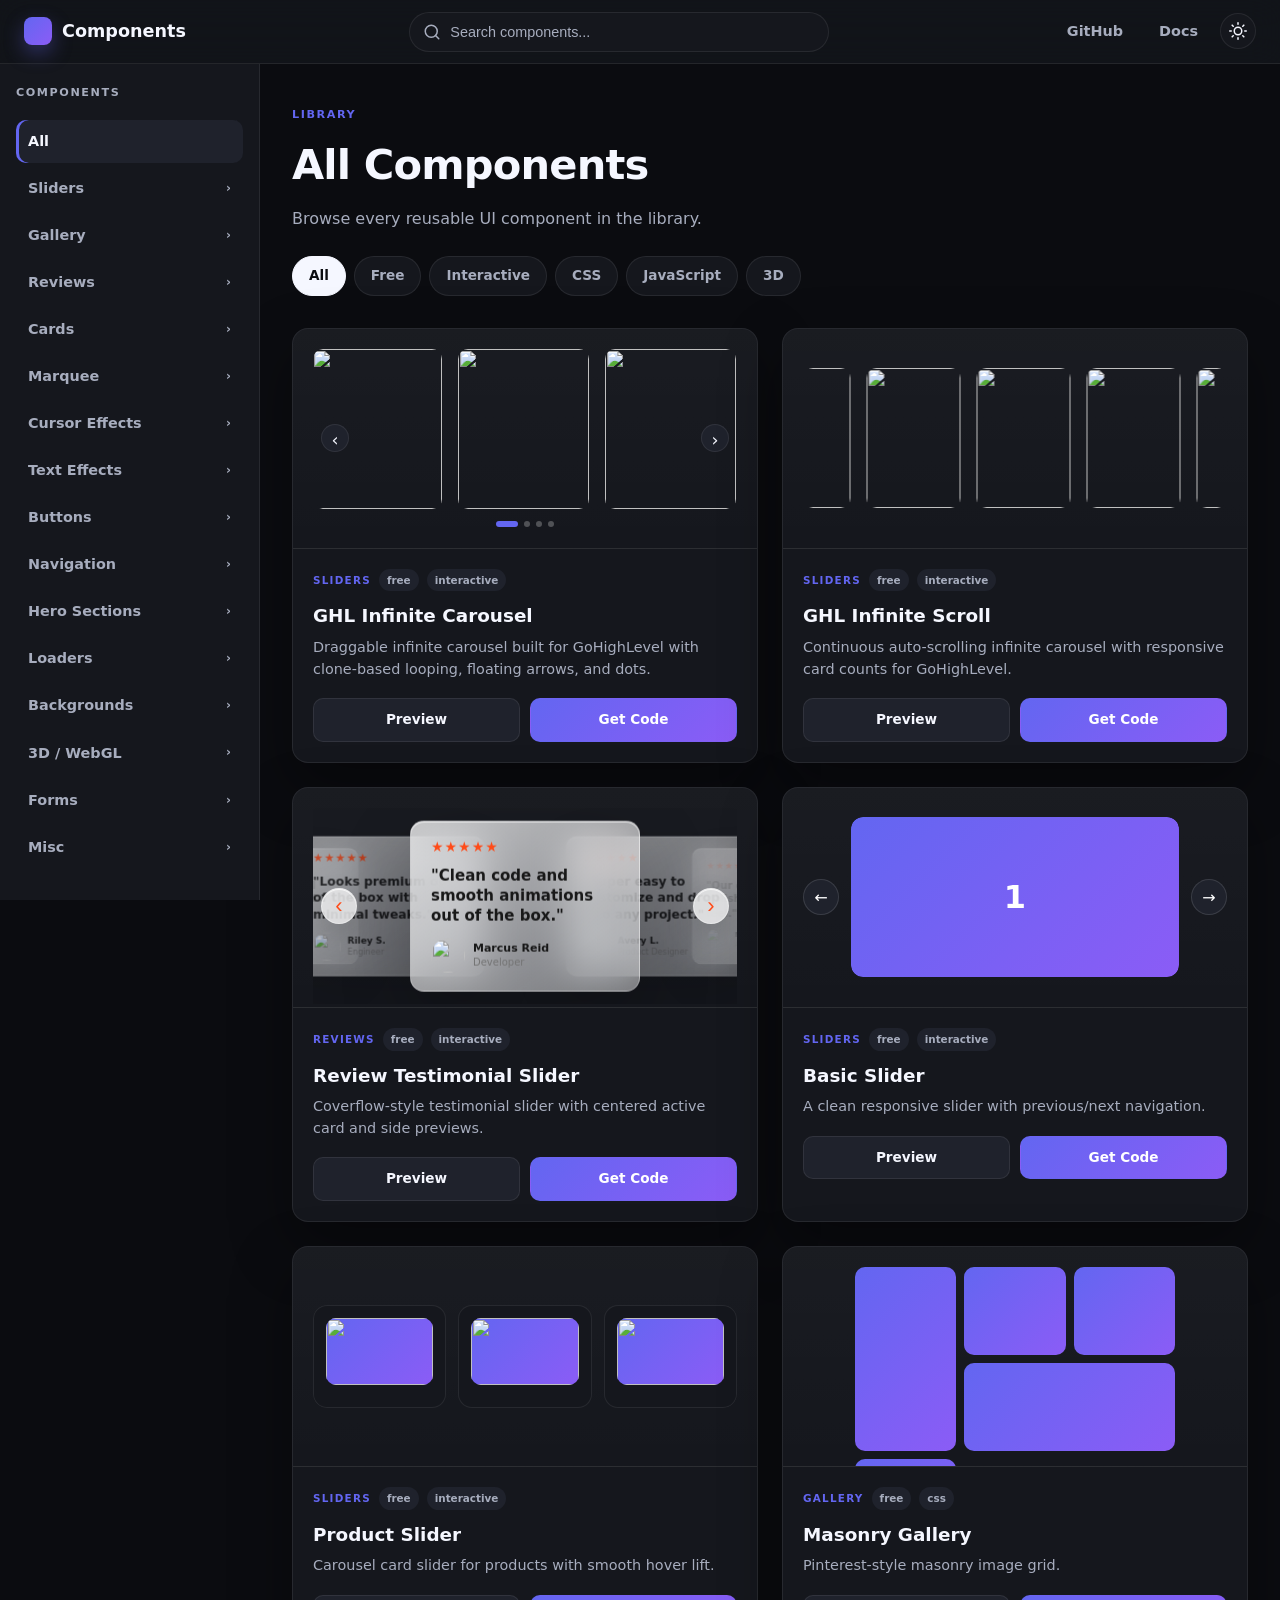
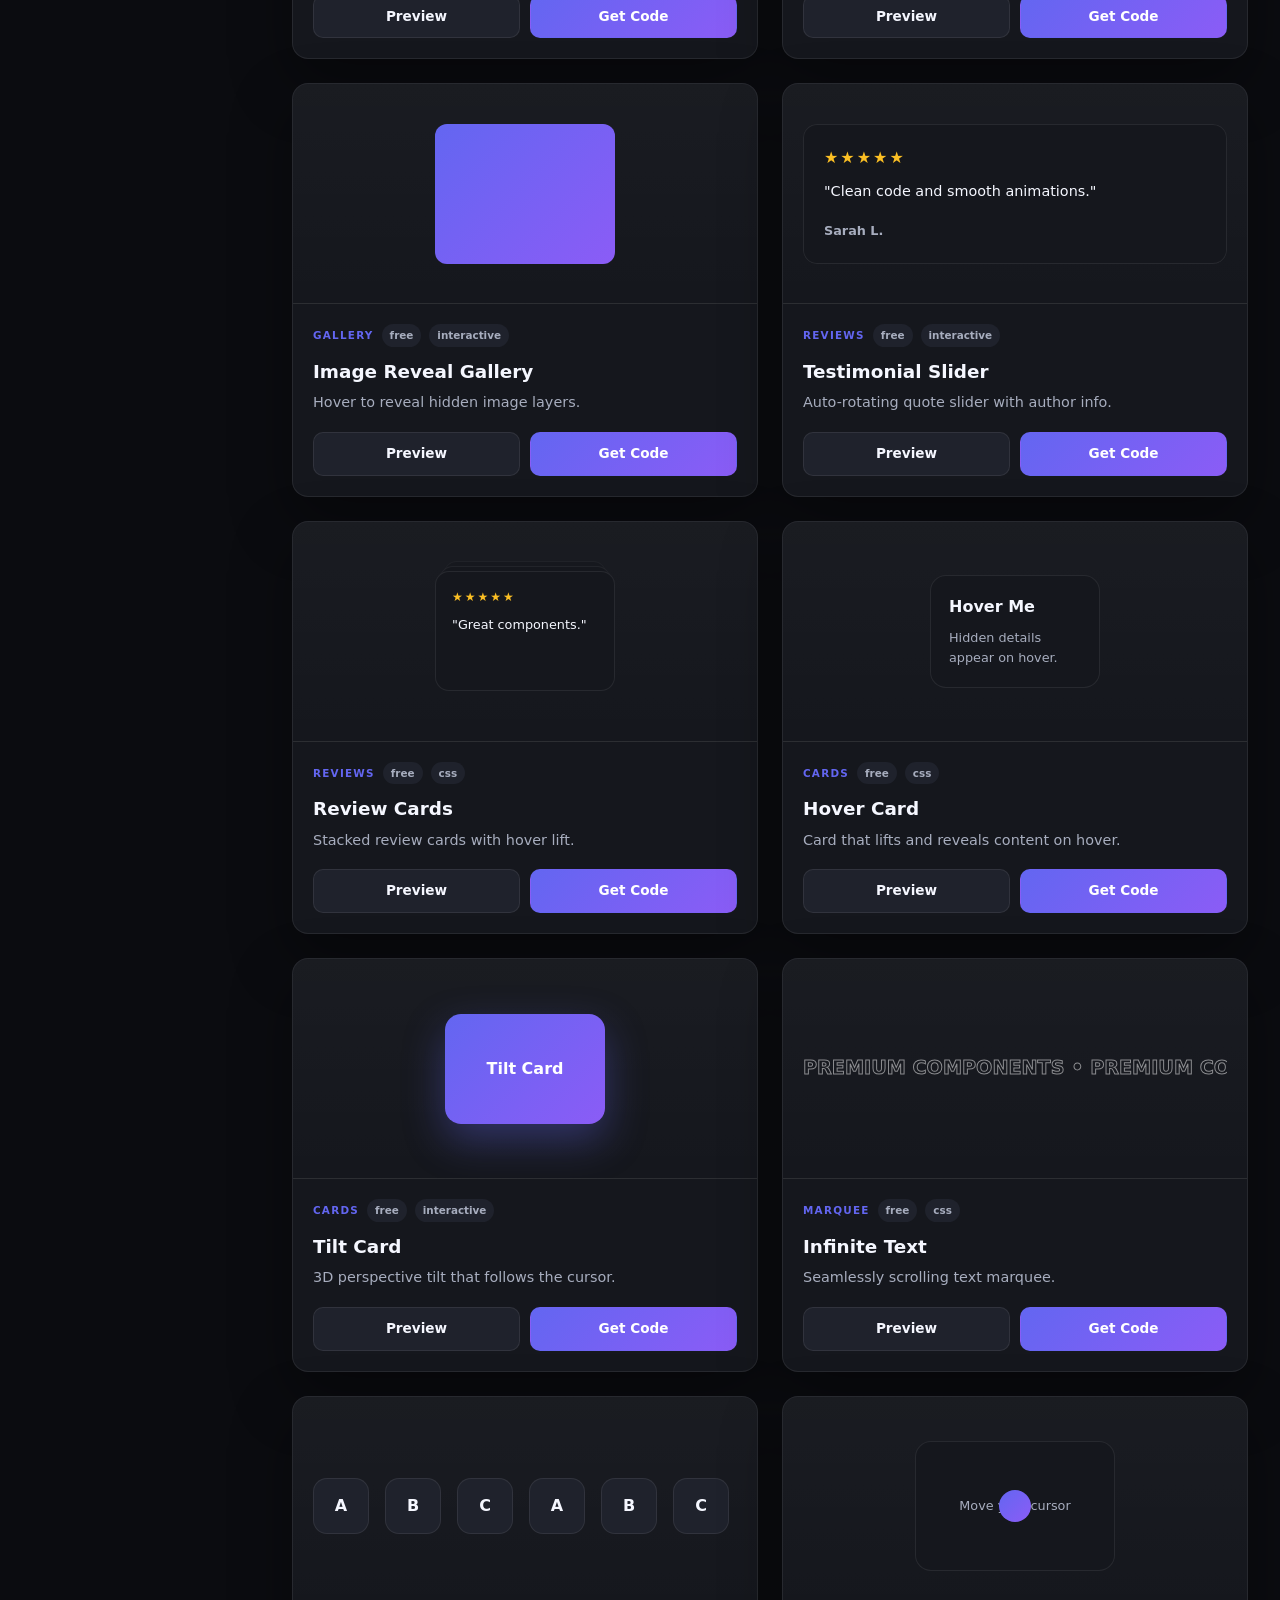
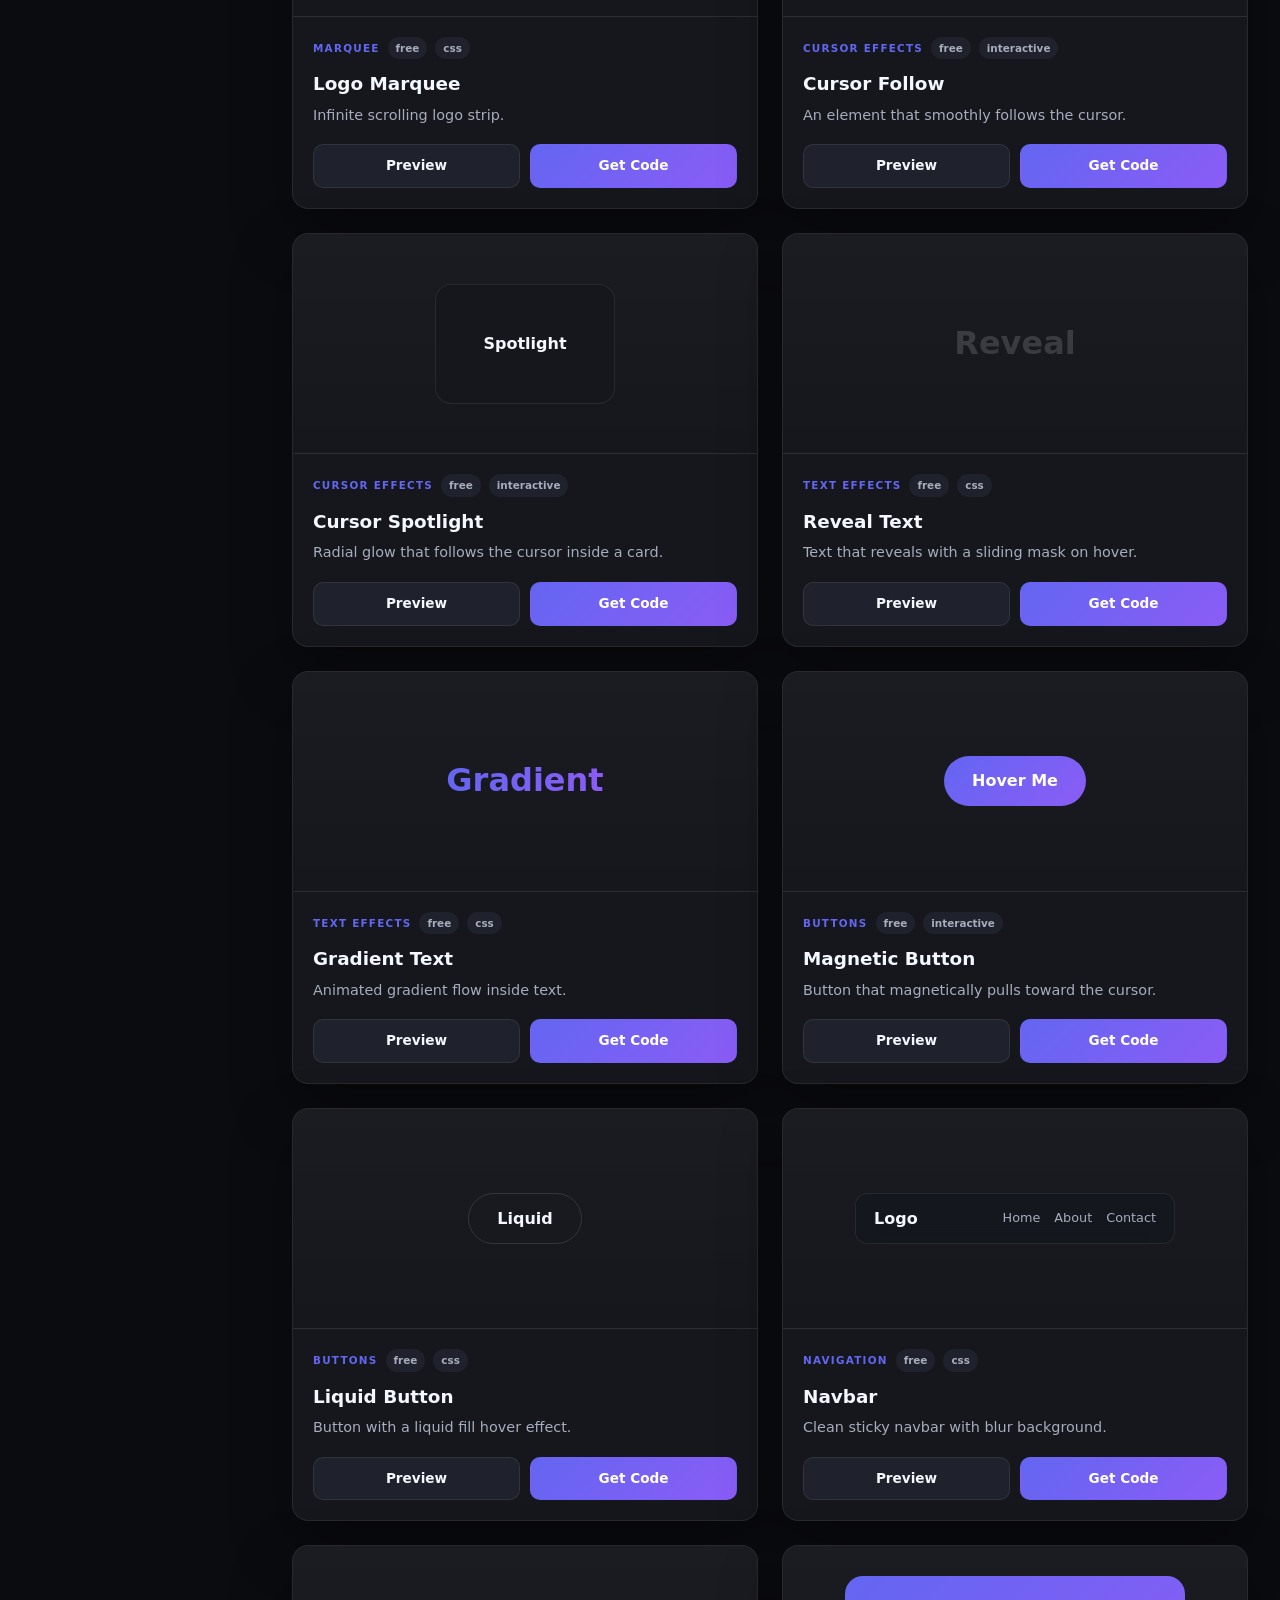
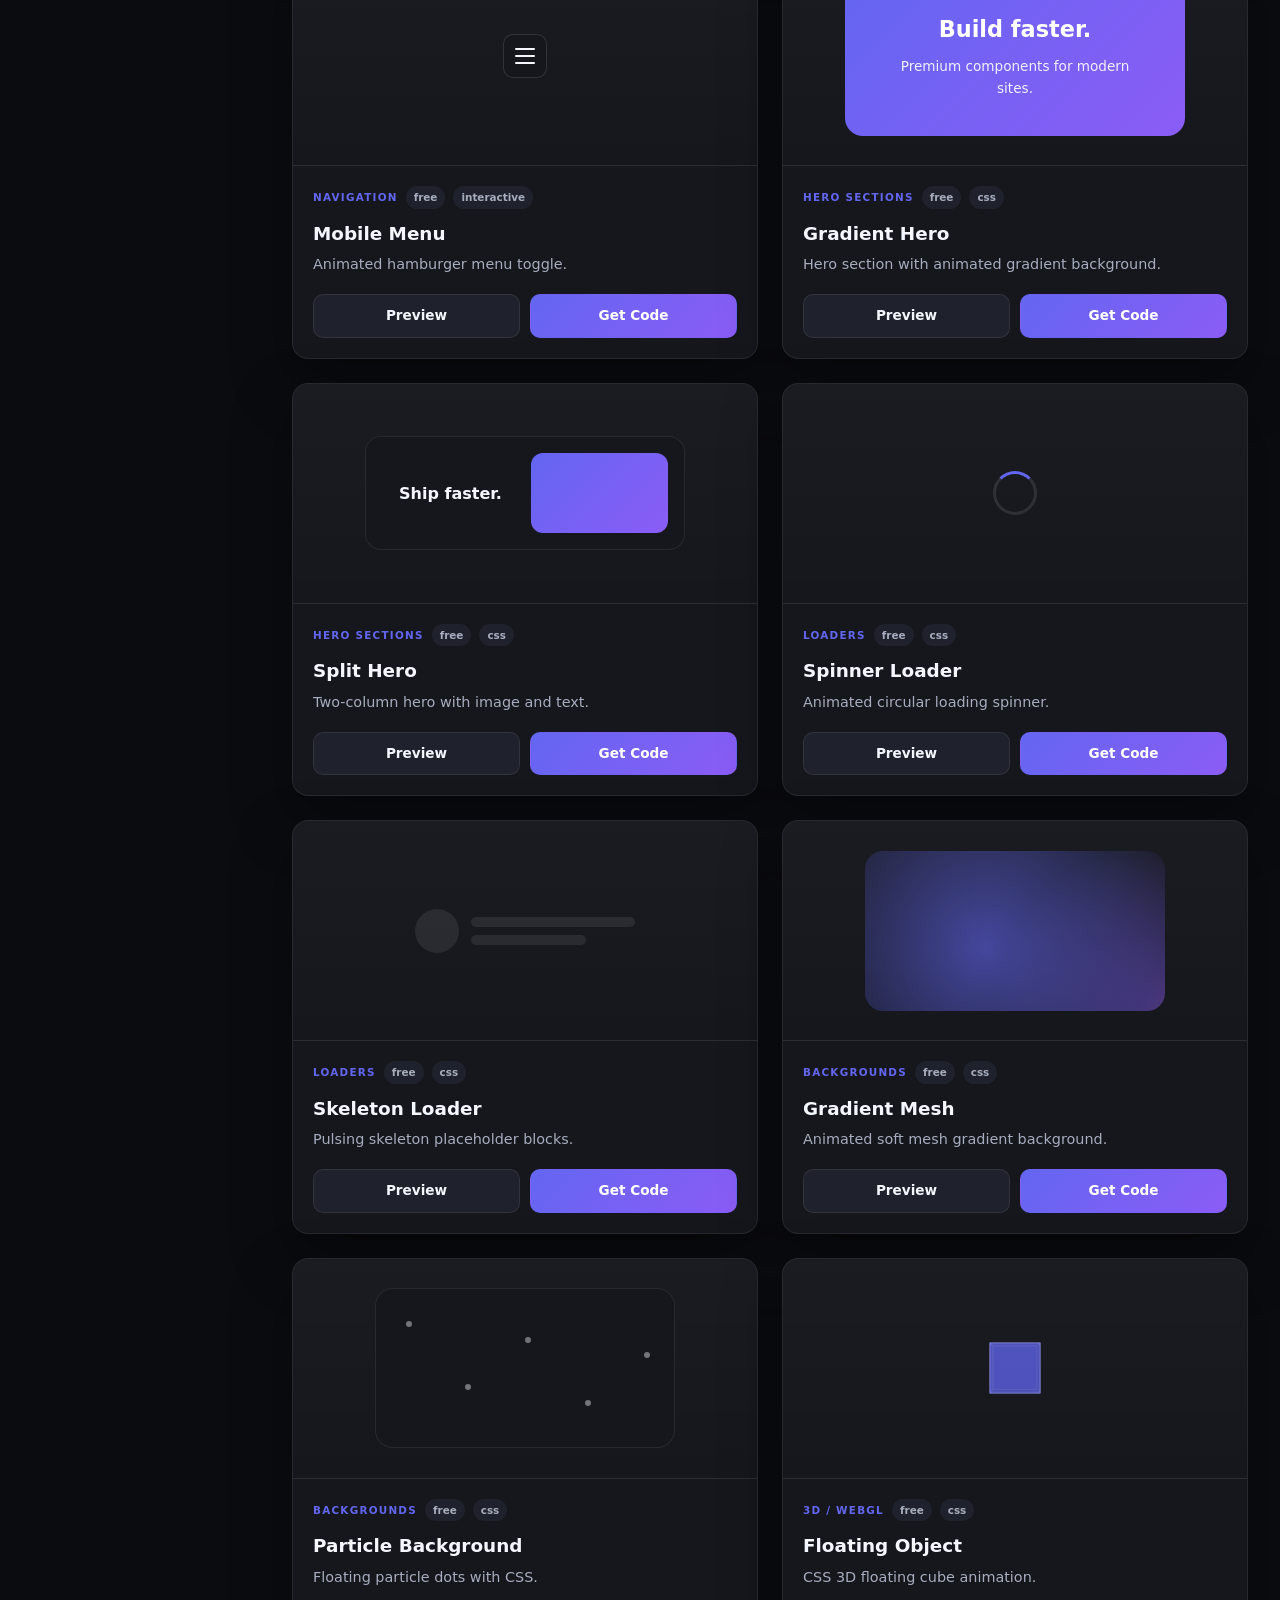
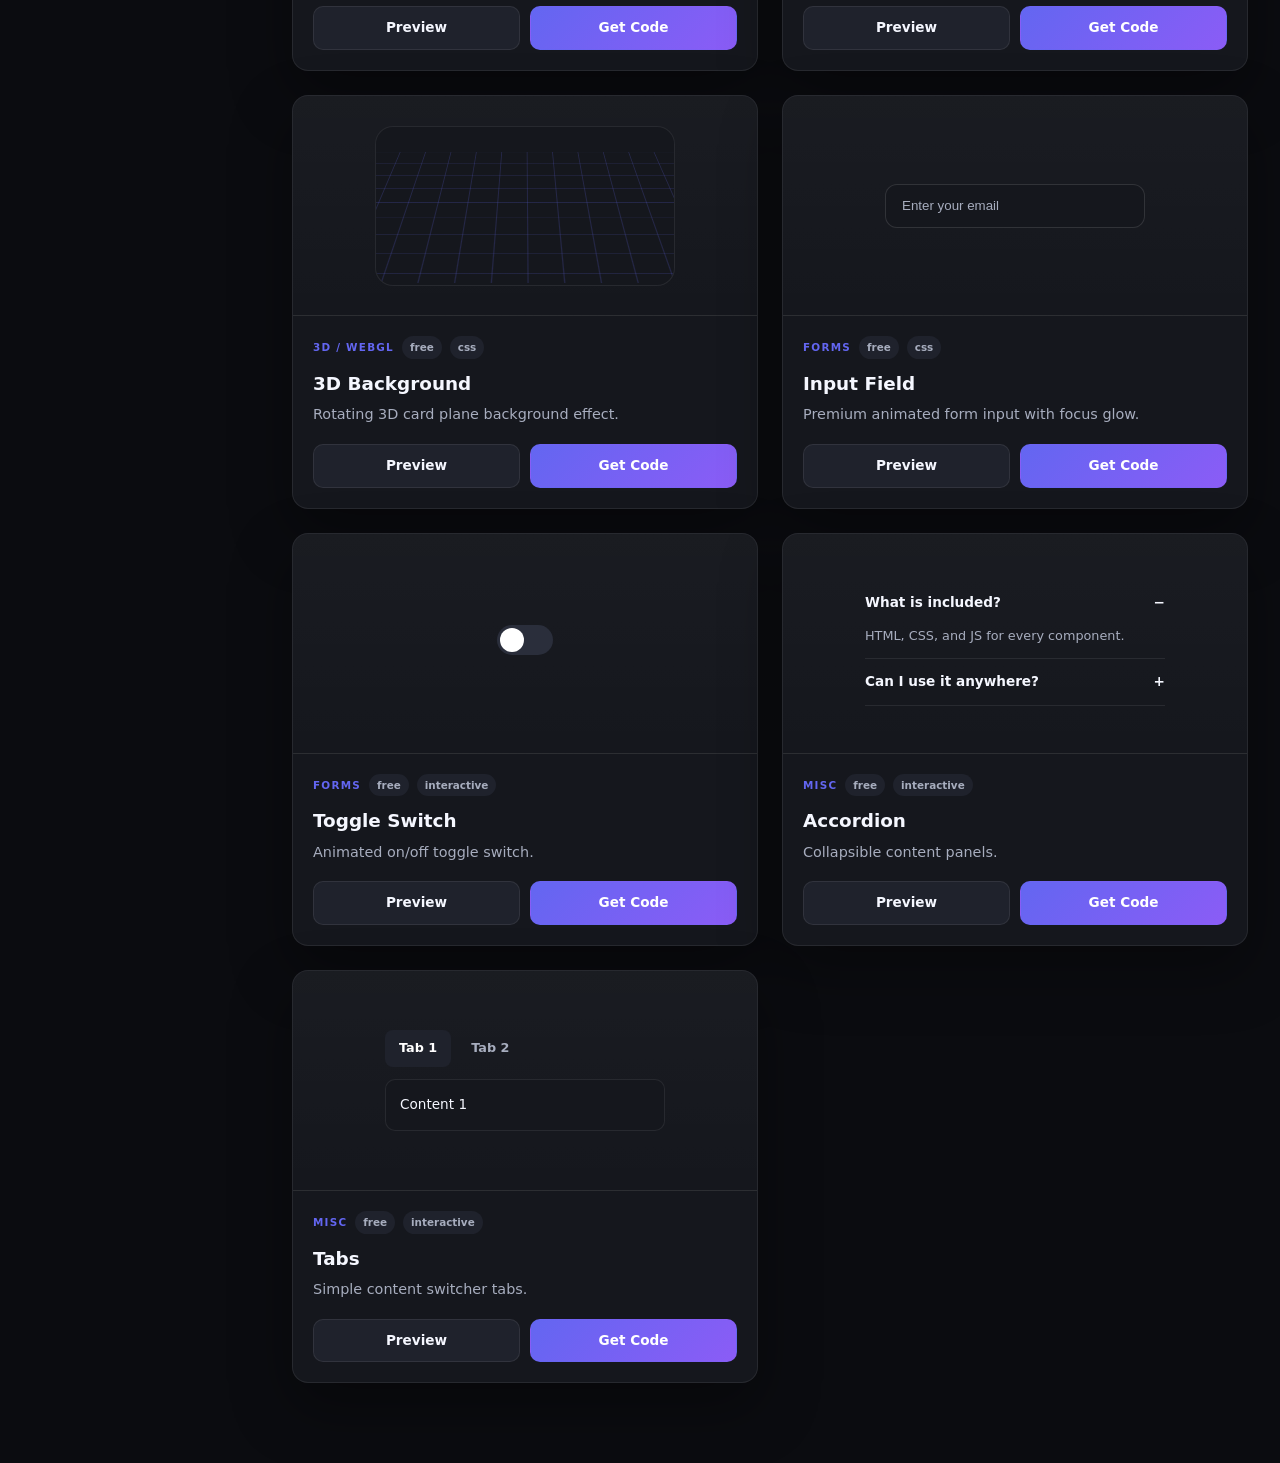
==== index.html @ d79ebac7 "initial commit" ====
<!DOCTYPE html>
<html lang="en" data-theme="dark">
<head>
  <meta charset="UTF-8" />
  <meta name="viewport" content="width=device-width, initial-scale=1.0" />
  <title>Components — Premium UI Component Library</title>
  <link rel="stylesheet" href="style.css" />
</head>
<body>

  <!--
    COMPONENT MARKETPLACE DASHBOARD
    Pure HTML, CSS, and vanilla JavaScript.
    All components are defined inside script.js.
  -->

  <!-- ============================================================
       TOP NAVIGATION
       ============================================================ -->
  <header class="top-nav">
    <div class="top-nav__inner">
      <a href="#" class="logo">
        <span class="logo__mark"></span>
        <span class="logo__text">Components</span>
      </a>

      <div class="search">
        <svg class="search__icon" width="18" height="18" viewBox="0 0 24 24" fill="none" stroke="currentColor" stroke-width="2" stroke-linecap="round" stroke-linejoin="round"><circle cx="11" cy="11" r="8"/><path d="m21 21-4.3-4.3"/></svg>
        <input type="text" class="search__input" placeholder="Search components..." aria-label="Search components" />
      </div>

      <div class="top-nav__actions">
        <a href="#" class="nav-link">GitHub</a>
        <a href="#" class="nav-link">Docs</a>
        <button class="theme-toggle" aria-label="Toggle theme">
          <svg class="theme-toggle__sun" width="18" height="18" viewBox="0 0 24 24" fill="none" stroke="currentColor" stroke-width="2" stroke-linecap="round" stroke-linejoin="round"><circle cx="12" cy="12" r="5"/><path d="M12 1v2M12 21v2M4.22 4.22l1.42 1.42M18.36 18.36l1.42 1.42M1 12h2M21 12h2M4.22 19.78l1.42-1.42M18.36 5.64l1.42-1.42"/></svg>
          <svg class="theme-toggle__moon" width="18" height="18" viewBox="0 0 24 24" fill="none" stroke="currentColor" stroke-width="2" stroke-linecap="round" stroke-linejoin="round"><path d="M12 3a6 6 0 0 0 9 9 9 9 0 1 1-9-9Z"/></svg>
        </button>
        <button class="menu-toggle" aria-label="Open menu">
          <span></span><span></span><span></span>
        </button>
      </div>
    </div>
  </header>

  <!-- ============================================================
       DASHBOARD
       ============================================================ -->
  <div class="dashboard">

    <!-- Sidebar -->
    <aside class="sidebar" id="sidebar">
      <div class="sidebar__header">
        <span class="sidebar__title">Components</span>
        <button class="sidebar__close" aria-label="Close menu">×</button>
      </div>
      <nav class="sidebar__nav" id="category-nav" aria-label="Component categories"></nav>
    </aside>

    <div class="sidebar-overlay" id="sidebar-overlay"></div>

    <!-- Main Content -->
    <main class="main" id="main">
      <div class="main__header">
        <div>
          <span class="main__eyebrow" id="category-eyebrow">Library</span>
          <h1 class="main__title" id="category-title">All Components</h1>
          <p class="main__desc" id="category-desc">Browse reusable UI components built with HTML, CSS, and vanilla JavaScript.</p>
        </div>

        <div class="filters" id="filters">
          <button class="filter-chip is-active" data-filter="all">All</button>
          <button class="filter-chip" data-filter="free">Free</button>
          <button class="filter-chip" data-filter="interactive">Interactive</button>
          <button class="filter-chip" data-filter="css">CSS</button>
          <button class="filter-chip" data-filter="javascript">JavaScript</button>
          <button class="filter-chip" data-filter="3d">3D</button>
        </div>
      </div>

      <div class="component-grid" id="component-grid"></div>

      <div class="empty-state" id="empty-state" hidden>
        <p>No components found.</p>
      </div>
    </main>

  </div>

  <!-- ============================================================
       COMPONENT DETAIL MODAL
       ============================================================ -->
  <div class="modal" id="code-modal" role="dialog" aria-modal="true" aria-labelledby="modal-title" hidden>
    <div class="modal__overlay" id="modal-overlay"></div>
    <div class="modal__content">
      <div class="modal__header">
        <div>
          <h2 class="modal__title" id="modal-title">Component Name</h2>
          <p class="modal__meta">
            <span id="modal-category">Category</span>
            <span id="modal-tags">Interactive · Free</span>
          </p>
        </div>
        <button class="modal__close" aria-label="Close modal">×</button>
      </div>

      <div class="modal__mobile-switch" role="tablist" aria-label="Modal view">
        <button class="modal__mobile-tab is-active" type="button" data-modal-view="preview">Preview</button>
        <button class="modal__mobile-tab" type="button" data-modal-view="code">Code</button>
      </div>

      <div class="modal__body">
        <section class="preview-stage" data-preview-stage>
          <div class="preview-toolbar">
            <div class="preview-toolbar__title">Preview</div>
            <div class="preview-toolbar__controls">
              <div class="viewport-controls" aria-label="Preview viewport">
                <button class="viewport-btn is-active" type="button" data-viewport="desktop">Desktop</button>
                <button class="viewport-btn" type="button" data-viewport="tablet">Tablet</button>
                <button class="viewport-btn" type="button" data-viewport="mobile">Mobile</button>
              </div>
              <button class="preview-action" type="button" data-preview-refresh>Refresh</button>
              <button class="preview-action" type="button" data-preview-fullscreen>Fullscreen</button>
              <button class="preview-action" type="button" data-preview-open>Open</button>
            </div>
          </div>
          <div class="preview-workspace">
            <div class="preview-viewport is-desktop" id="preview-viewport">
              <div class="modal__preview" id="modal-preview"></div>
            </div>
          </div>
        </section>

        <aside class="code-tabs" data-code-tabs>
          <div class="code-tabs__topbar">
            <div class="code-tabs__label">Code</div>
            <div class="code-tabs__nav" role="tablist" aria-label="Code language">
              <button class="code-tabs__tab is-active" data-tab="html" role="tab" aria-selected="true" aria-controls="modal-code-html" id="modal-tab-html">HTML</button>
              <button class="code-tabs__tab" data-tab="css" role="tab" aria-selected="false" aria-controls="modal-code-css" id="modal-tab-css">CSS</button>
              <button class="code-tabs__tab" data-tab="js" role="tab" aria-selected="false" aria-controls="modal-code-js" id="modal-tab-js">JavaScript</button>
            </div>
          </div>

          <div class="code-tabs__panels">
            <div class="code-tabs__panel is-active" id="modal-code-html" role="tabpanel" aria-labelledby="modal-tab-html" data-panel="html">
              <div class="code-editor">
                <div class="code-editor__header">
                  <span></span><span></span><span></span>
                  <span class="code-editor__filename">index.html</span>
                  <button class="code-editor__copy" type="button" data-copy-btn>Copy</button>
                </div>
                <pre class="code-editor__pre"><code class="code-editor__code" id="modal-code-html-content"></code></pre>
              </div>
            </div>
            <div class="code-tabs__panel" id="modal-code-css" role="tabpanel" aria-labelledby="modal-tab-css" data-panel="css" hidden>
              <div class="code-editor">
                <div class="code-editor__header">
                  <span></span><span></span><span></span>
                  <span class="code-editor__filename">style.css</span>
                  <button class="code-editor__copy" type="button" data-copy-btn>Copy</button>
                </div>
                <pre class="code-editor__pre"><code class="code-editor__code" id="modal-code-css-content"></code></pre>
              </div>
            </div>
            <div class="code-tabs__panel" id="modal-code-js" role="tabpanel" aria-labelledby="modal-tab-js" data-panel="js" hidden>
              <div class="code-editor">
                <div class="code-editor__header">
                  <span></span><span></span><span></span>
                  <span class="code-editor__filename">script.js</span>
                  <button class="code-editor__copy" type="button" data-copy-btn>Copy</button>
                </div>
                <pre class="code-editor__pre"><code class="code-editor__code" id="modal-code-js-content"></code></pre>
              </div>
            </div>
          </div>
        </aside>
      </div>
    </div>
  </div>

  <!-- Toast -->
  <div class="toast" id="toast" role="status" aria-live="polite" hidden>Copied!</div>

  <script src="script.js"></script>
</body>
</html>
---- style.css ----
:root {
  --bg: #0b0c10;
  --surface: #15171d;
  --surface-2: #1f222c;
  --surface-3: #2a2e3b;
  --surface-4: #353a4b;
  --text: #f5f7ff;
  --muted: #a7adbe;
  --accent: #6366f1;
  --accent-2: #8b5cf6;
  --border: rgba(255, 255, 255, 0.08);
  --shadow: 0 24px 60px rgba(0, 0, 0, 0.35);
  --radius: 16px;
  --radius-sm: 10px;
  --header-h: 64px;
  --sidebar-w: 260px;
}

html[data-theme="light"] {
  --bg: #f8f9fb;
  --surface: #ffffff;
  --surface-2: #f1f2f6;
  --surface-3: #e4e6ed;
  --surface-4: #d8dbe5;
  --text: #11131a;
  --muted: #5d6470;
  --border: rgba(0, 0, 0, 0.08);
  --shadow: 0 20px 50px rgba(0, 0, 0, 0.08);
}

*,
*::before,
*::after {
  box-sizing: border-box;
}

html {
  scroll-behavior: smooth;
}

body {
  margin: 0;
  font-family: "Inter", system-ui, -apple-system, BlinkMacSystemFont, "Segoe UI", Roboto, sans-serif;
  background: var(--bg);
  color: var(--text);
  line-height: 1.6;
  -webkit-font-smoothing: antialiased;
}

button {
  font: inherit;
  cursor: pointer;
}

img {
  display: block;
  max-width: 100%;
}

a {
  color: inherit;
  text-decoration: none;
}

.container {
  width: min(100% - 48px, 1200px);
  margin-inline: auto;
}

/* Top nav */
.top-nav {
  position: fixed;
  inset: 0 0 auto 0;
  height: var(--header-h);
  background: rgba(var(--surface-rgb, 21, 23, 29), 0.75);
  backdrop-filter: blur(16px);
  border-bottom: 1px solid var(--border);
  z-index: 100;
}

.top-nav__inner {
  display: flex;
  align-items: center;
  justify-content: space-between;
  gap: 24px;
  height: 100%;
  padding: 0 24px;
  max-width: 1600px;
  margin: 0 auto;
}

.logo {
  display: flex;
  align-items: center;
  gap: 10px;
  font-weight: 800;
  font-size: 1.1rem;
  flex-shrink: 0;
}

.logo__mark {
  width: 28px;
  height: 28px;
  border-radius: 8px;
  background: linear-gradient(135deg, var(--accent), var(--accent-2));
  box-shadow: 0 8px 20px rgba(99, 102, 241, 0.35);
}

.search {
  position: relative;
  flex: 1;
  max-width: 420px;
}

.search__icon {
  position: absolute;
  left: 14px;
  top: 50%;
  transform: translateY(-50%);
  color: var(--muted);
  pointer-events: none;
}

.search__input {
  width: 100%;
  height: 40px;
  padding: 0 14px 0 40px;
  border: 1px solid var(--border);
  border-radius: 999px;
  background: var(--surface);
  color: var(--text);
  font-size: 0.9rem;
  outline: none;
  transition: border-color 200ms ease, box-shadow 200ms ease;
}

.search__input:focus {
  border-color: var(--accent);
  box-shadow: 0 0 0 3px rgba(99, 102, 241, 0.15);
}

.search__input::placeholder {
  color: var(--muted);
}

.top-nav__actions {
  display: flex;
  align-items: center;
  gap: 8px;
}

.nav-link {
  padding: 8px 14px;
  border-radius: 8px;
  font-size: 0.9rem;
  font-weight: 600;
  color: var(--muted);
  transition: color 200ms ease, background 200ms ease;
}

.nav-link:hover {
  color: var(--text);
  background: var(--surface-2);
}

.theme-toggle {
  width: 36px;
  height: 36px;
  border: 1px solid var(--border);
  border-radius: 50%;
  background: var(--surface);
  color: var(--text);
  display: grid;
  place-items: center;
  position: relative;
}

.theme-toggle__sun,
.theme-toggle__moon {
  position: absolute;
  transition: opacity 200ms ease, transform 200ms ease;
}

html[data-theme="dark"] .theme-toggle__sun { opacity: 1; transform: scale(1); }
html[data-theme="dark"] .theme-toggle__moon { opacity: 0; transform: scale(0.5); }
html[data-theme="light"] .theme-toggle__sun { opacity: 0; transform: scale(0.5); }
html[data-theme="light"] .theme-toggle__moon { opacity: 1; transform: scale(1); }

.menu-toggle {
  display: none;
  width: 36px;
  height: 36px;
  flex-direction: column;
  justify-content: center;
  align-items: center;
  gap: 5px;
  border: 1px solid var(--border);
  border-radius: 8px;
  background: var(--surface);
}

.menu-toggle span {
  width: 18px;
  height: 2px;
  background: var(--text);
  border-radius: 2px;
}

/* Dashboard */
.dashboard {
  display: flex;
  min-height: 100vh;
  padding-top: var(--header-h);
}

/* Sidebar */
.sidebar {
  position: fixed;
  top: var(--header-h);
  left: 0;
  bottom: 0;
  width: var(--sidebar-w);
  background: var(--surface);
  border-right: 1px solid var(--border);
  padding: 20px 16px;
  overflow-y: auto;
  z-index: 90;
}

.sidebar__header {
  display: flex;
  align-items: center;
  justify-content: space-between;
  margin-bottom: 18px;
}

.sidebar__title {
  font-size: 0.7rem;
  font-weight: 800;
  letter-spacing: 0.14em;
  text-transform: uppercase;
  color: var(--muted);
}

.sidebar__close {
  display: none;
  width: 32px;
  height: 32px;
  border: 0;
  background: transparent;
  color: var(--text);
  font-size: 1.5rem;
}

.sidebar__nav {
  display: flex;
  flex-direction: column;
  gap: 4px;
}

.sidebar__category {
  display: flex;
  align-items: center;
  justify-content: space-between;
  width: 100%;
  padding: 10px 12px;
  border: 0;
  border-radius: 10px;
  background: transparent;
  color: var(--muted);
  font-size: 0.9rem;
  font-weight: 600;
  text-align: left;
  transition: background 200ms ease, color 200ms ease;
}

.sidebar__category:hover {
  background: var(--surface-2);
  color: var(--text);
}

.sidebar__category.is-active {
  background: var(--surface-2);
  color: var(--text);
  box-shadow: inset 3px 0 0 0 var(--accent);
}

.sidebar__arrow {
  transition: transform 200ms ease;
  font-size: 0.75rem;
}

.sidebar__category.is-open .sidebar__arrow {
  transform: rotate(90deg);
}

.sidebar__items {
  display: none;
  flex-direction: column;
  padding-left: 12px;
  margin: 2px 0 6px;
}

.sidebar__category.is-open + .sidebar__items {
  display: flex;
}

.sidebar__item {
  padding: 8px 12px;
  border-radius: 8px;
  font-size: 0.85rem;
  color: var(--muted);
  cursor: pointer;
  transition: background 200ms ease, color 200ms ease;
}

.sidebar__item:hover,
.sidebar__item.is-active {
  background: var(--surface-2);
  color: var(--text);
}

.sidebar-overlay {
  position: fixed;
  inset: 0;
  background: rgba(0, 0, 0, 0.5);
  z-index: 80;
  opacity: 0;
  pointer-events: none;
  transition: opacity 200ms ease;
}

.sidebar-overlay.is-open {
  opacity: 1;
  pointer-events: auto;
}

/* Main */
.main {
  flex: 1;
  margin-left: var(--sidebar-w);
  padding: 36px 32px 80px;
  max-width: calc(100% - var(--sidebar-w));
}

.main__header {
  margin-bottom: 32px;
}

.main__eyebrow {
  display: inline-block;
  font-size: 0.7rem;
  font-weight: 800;
  letter-spacing: 0.14em;
  text-transform: uppercase;
  color: var(--accent);
  margin-bottom: 8px;
}

.main__title {
  font-size: clamp(1.8rem, 4vw, 2.6rem);
  font-weight: 800;
  margin: 0 0 8px;
  letter-spacing: -0.02em;
}

.main__desc {
  color: var(--muted);
  margin: 0 0 24px;
  max-width: 640px;
}

.filters {
  display: flex;
  flex-wrap: wrap;
  gap: 8px;
}

.filter-chip {
  padding: 8px 16px;
  border: 1px solid var(--border);
  border-radius: 999px;
  background: var(--surface);
  color: var(--muted);
  font-size: 0.85rem;
  font-weight: 600;
  transition: background 200ms ease, color 200ms ease, border-color 200ms ease;
}

.filter-chip:hover {
  border-color: rgba(255, 255, 255, 0.2);
  color: var(--text);
}

.filter-chip.is-active {
  background: var(--text);
  color: var(--bg);
  border-color: var(--text);
}

/* Grid */
.component-grid {
  display: grid;
  grid-template-columns: repeat(auto-fill, minmax(320px, 1fr));
  gap: 24px;
}

.component-card {
  position: relative;
  background: var(--surface);
  border: 1px solid var(--border);
  border-radius: var(--radius);
  overflow: hidden;
  box-shadow: var(--shadow);
  transition: transform 300ms cubic-bezier(0.22, 1, 0.36, 1), box-shadow 300ms ease, border-color 300ms ease;
}

.component-card:hover {
  transform: translateY(-6px);
  border-color: rgba(255, 255, 255, 0.16);
  box-shadow: 0 32px 72px rgba(0, 0, 0, 0.45);
}

html[data-theme="light"] .component-card:hover {
  box-shadow: 0 24px 60px rgba(0, 0, 0, 0.12);
}

.component-card__preview {
  position: relative;
  height: 220px;
  background: linear-gradient(180deg, rgba(255, 255, 255, 0.02), transparent);
  border-bottom: 1px solid var(--border);
  overflow: hidden;
  display: grid;
  place-items: center;
  padding: 20px;
}

.component-card:hover .component-card__preview {
  background: linear-gradient(180deg, rgba(99, 102, 241, 0.04), transparent);
}

.component-card__body {
  padding: 20px;
}

.component-card__meta {
  display: flex;
  align-items: center;
  gap: 8px;
  margin-bottom: 10px;
}

.component-card__category {
  font-size: 0.65rem;
  font-weight: 800;
  letter-spacing: 0.12em;
  text-transform: uppercase;
  color: var(--accent);
}

.component-card__tag {
  font-size: 0.65rem;
  font-weight: 700;
  padding: 3px 8px;
  border-radius: 999px;
  background: var(--surface-2);
  color: var(--muted);
}

.component-card__title {
  font-size: 1.15rem;
  font-weight: 700;
  margin: 0 0 6px;
}

.component-card__desc {
  font-size: 0.9rem;
  color: var(--muted);
  margin: 0 0 18px;
  line-height: 1.5;
}

.component-card__actions {
  display: flex;
  gap: 10px;
}

.component-card__btn {
  flex: 1;
  padding: 10px 14px;
  border: 1px solid var(--border);
  border-radius: 10px;
  background: var(--surface-2);
  color: var(--text);
  font-size: 0.85rem;
  font-weight: 700;
  text-align: center;
  transition: background 200ms ease, border-color 200ms ease, transform 200ms ease;
}

.component-card__btn:hover {
  background: var(--surface-3);
  border-color: rgba(255, 255, 255, 0.18);
  transform: translateY(-1px);
}

.component-card__btn--primary {
  background: linear-gradient(135deg, var(--accent), var(--accent-2));
  border-color: transparent;
  color: #fff;
}

.component-card__btn--primary:hover {
  box-shadow: 0 8px 20px rgba(99, 102, 241, 0.35);
}

.empty-state {
  text-align: center;
  padding: 80px 20px;
  color: var(--muted);
}

/* Modal */
.modal {
  position: fixed;
  inset: 0;
  z-index: 200;
  display: flex;
  align-items: center;
  justify-content: center;
  padding: 24px;
}

.modal[hidden] {
  display: none;
}

.modal__overlay {
  position: absolute;
  inset: 0;
  background: rgba(0, 0, 0, 0.7);
  backdrop-filter: blur(6px);
}

.modal__content {
  position: relative;
  width: min(100%, 900px);
  max-height: calc(100vh - 48px);
  background: var(--surface);
  border: 1px solid var(--border);
  border-radius: var(--radius);
  box-shadow: var(--shadow);
  overflow: hidden;
  display: flex;
  flex-direction: column;
  animation: modalIn 300ms cubic-bezier(0.22, 1, 0.36, 1);
}

@keyframes modalIn {
  from {
    opacity: 0;
    transform: translateY(20px) scale(0.98);
  }
  to {
    opacity: 1;
    transform: translateY(0) scale(1);
  }
}

.modal__close {
  position: absolute;
  top: 16px;
  right: 16px;
  width: 36px;
  height: 36px;
  border: 1px solid var(--border);
  border-radius: 50%;
  background: var(--surface-2);
  color: var(--text);
  font-size: 1.4rem;
  display: grid;
  place-items: center;
  z-index: 10;
}

.modal__close:hover {
  background: var(--surface-3);
}

.modal__header {
  padding: 28px 28px 0;
}

.modal__category {
  font-size: 0.7rem;
  font-weight: 800;
  letter-spacing: 0.14em;
  text-transform: uppercase;
  color: var(--accent);
}

.modal__title {
  font-size: 1.6rem;
  font-weight: 800;
  margin: 6px 0 8px;
}

.modal__desc {
  color: var(--muted);
  margin: 0;
}

.modal__preview {
  height: 240px;
  margin: 24px 28px;
  background: linear-gradient(180deg, rgba(255, 255, 255, 0.03), transparent);
  border: 1px solid var(--border);
  border-radius: var(--radius-sm);
  overflow: hidden;
  display: grid;
  place-items: center;
  padding: 24px;
}

/* Code tabs */
.code-tabs {
  padding: 0 28px 28px;
}

.code-tabs__nav {
  display: flex;
  gap: 6px;
  margin-bottom: 0;
  padding: 4px;
  background: var(--surface-2);
  border: 1px solid var(--border);
  border-bottom: 0;
  border-radius: var(--radius-sm) var(--radius-sm) 0 0;
}

.code-tabs__tab {
  padding: 10px 18px;
  border: 0;
  border-radius: 8px;
  background: transparent;
  color: var(--muted);
  font-weight: 700;
  font-size: 0.82rem;
  cursor: pointer;
  transition: background 200ms ease, color 200ms ease;
}

.code-tabs__tab:hover {
  color: var(--text);
  background: rgba(255, 255, 255, 0.04);
}

.code-tabs__tab.is-active {
  background: var(--surface-3);
  color: var(--text);
}

.code-tabs__panel {
  display: none;
}

.code-tabs__panel.is-active {
  display: block;
}

.code-editor {
  background: #0d0e12;
  border: 1px solid var(--border);
  border-radius: 0 0 var(--radius-sm) var(--radius-sm);
  overflow: hidden;
}

.code-editor__header {
  display: flex;
  align-items: center;
  gap: 8px;
  padding: 12px 16px;
  background: rgba(255, 255, 255, 0.02);
  border-bottom: 1px solid var(--border);
}

.code-editor__header span:nth-child(1) { width: 10px; height: 10px; border-radius: 50%; background: #ff5f56; }
.code-editor__header span:nth-child(2) { width: 10px; height: 10px; border-radius: 50%; background: #ffbd2e; }
.code-editor__header span:nth-child(3) { width: 10px; height: 10px; border-radius: 50%; background: #27c93f; }

.code-editor__filename {
  margin-left: auto;
  font-size: 0.72rem;
  color: var(--muted);
  font-family: "Fira Code", "SF Mono", Consolas, monospace;
}

.code-editor__pre {
  margin: 0;
  padding: 20px;
  overflow: auto;
  max-height: 320px;
}

.code-editor__code {
  font-family: "Fira Code", "SF Mono", Consolas, monospace;
  font-size: 0.82rem;
  line-height: 1.7;
  color: #d4d4d8;
  white-space: pre;
  display: block;
}

.copy-btn {
  display: flex;
  align-items: center;
  justify-content: center;
  gap: 8px;
  width: 100%;
  margin-top: 14px;
  padding: 12px 20px;
  border: 1px solid var(--border);
  border-radius: var(--radius-sm);
  background: var(--surface-2);
  color: var(--text);
  font-weight: 700;
  transition: background 200ms ease, border-color 200ms ease, color 200ms ease;
}

.copy-btn:hover {
  background: var(--surface-3);
  border-color: rgba(255, 255, 255, 0.18);
}

.copy-btn.is-success {
  background: rgba(39, 201, 63, 0.12);
  border-color: rgba(39, 201, 63, 0.35);
  color: #4ade80;
}

/* IDE-style component playground */
.modal {
  padding: 18px;
}

.modal__content {
  width: min(100%, 1480px);
  height: calc(100vh - 36px);
  max-height: none;
  border-radius: 12px;
  background: #101116;
}

.modal__header {
  min-height: 52px;
  padding: 8px 16px;
  border-bottom: 1px solid var(--border);
  display: flex;
  align-items: center;
  justify-content: space-between;
  gap: 16px;
  flex-shrink: 0;
}

.modal__title {
  margin: 0 0 2px;
  font-size: 0.98rem;
  line-height: 1.25;
}

.modal__meta {
  margin: 0;
  color: var(--muted);
  font-size: 0.78rem;
  font-weight: 700;
}

.modal__meta span + span::before {
  content: " · ";
  color: var(--surface-4);
}

.modal__close {
  position: static;
  flex: 0 0 auto;
}

.modal__mobile-switch {
  display: none;
}

.modal__body {
  min-height: 0;
  flex: 1;
  display: grid;
  grid-template-rows: minmax(0, 1fr) minmax(0, 1fr);
}

.code-tabs {
  min-height: 0;
  padding: 10px 16px 16px;
  border-top: 1px solid var(--border);
  background: #0d0e12;
  display: flex;
  flex-direction: column;
  gap: 10px;
}

.code-tabs__topbar {
  display: flex;
  align-items: center;
  justify-content: space-between;
  gap: 16px;
  flex-shrink: 0;
}

.code-tabs__label {
  color: var(--muted);
  font-size: 0.72rem;
  font-weight: 800;
  letter-spacing: 0.14em;
  text-transform: uppercase;
}

.code-tabs__nav {
  display: flex;
  gap: 6px;
  padding: 4px;
  background: transparent;
  border: 1px solid var(--border);
  border-radius: 10px;
}

.code-tabs__tab {
  width: auto;
  padding: 8px 12px;
  border: 0;
  border-radius: 8px;
  background: transparent;
  text-align: center;
}

.code-tabs__tab.is-active {
  background: var(--surface-3);
  color: #fff;
}

.code-tabs__panels {
  min-height: 0;
  flex: 1;
  display: flex;
}

.code-tabs__panel {
  min-height: 0;
  width: 100%;
}

.code-tabs__panel.is-active {
  display: flex;
}

.code-editor {
  min-height: 0;
  width: 100%;
  border-radius: 10px;
  display: flex;
  flex-direction: column;
}

.code-editor__header {
  flex-shrink: 0;
}

.code-editor__copy {
  margin-left: 10px;
  padding: 5px 10px;
  border: 1px solid var(--border);
  border-radius: 7px;
  background: #171922;
  color: var(--muted);
  font-size: 0.72rem;
  font-weight: 800;
}

.code-editor__copy:hover {
  color: var(--text);
  background: var(--surface-2);
}

.code-editor__copy.is-success {
  color: #4ade80;
  border-color: rgba(74, 222, 128, 0.35);
  background: rgba(74, 222, 128, 0.1);
}

.code-editor__pre {
  min-height: 0;
  max-height: none;
  flex: 1;
  padding: 0;
}

.code-editor__code {
  display: table;
  width: 100%;
  counter-reset: code-line;
  font-size: 0.78rem;
  line-height: 1.6;
  white-space: pre;
}

.code-line {
  display: table-row;
  counter-increment: code-line;
}

.code-line::before {
  content: counter(code-line);
  display: table-cell;
  width: 3.25em;
  padding: 0 14px;
  color: #5c6370;
  text-align: right;
  user-select: none;
  border-right: 1px solid rgba(255,255,255,0.06);
}

.code-line__text {
  display: table-cell;
  padding: 0 18px;
  color: #d4d4d8;
}

.copy-btn {
  display: none;
}

.preview-stage {
  min-width: 0;
  min-height: 0;
  display: flex;
  flex-direction: column;
  background: #11131a;
}

.preview-toolbar {
  min-height: 46px;
  padding: 7px 12px;
  border-bottom: 1px solid var(--border);
  display: flex;
  align-items: center;
  justify-content: space-between;
  gap: 12px;
  flex-shrink: 0;
}

.preview-toolbar__title {
  color: var(--muted);
  font-size: 0.76rem;
  font-weight: 800;
  letter-spacing: 0.12em;
  text-transform: uppercase;
}

.preview-toolbar__controls {
  display: flex;
  align-items: center;
  gap: 8px;
  flex-wrap: wrap;
  justify-content: flex-end;
}

.viewport-controls {
  display: flex;
  gap: 4px;
  padding: 4px;
  border: 1px solid var(--border);
  border-radius: 9px;
  background: #0d0e12;
}

.viewport-btn,
.preview-action {
  min-height: 32px;
  border: 1px solid transparent;
  border-radius: 7px;
  background: transparent;
  color: var(--muted);
  font-size: 0.76rem;
  font-weight: 800;
}

.viewport-btn {
  padding: 0 10px;
}

.preview-action {
  padding: 0 11px;
  border-color: var(--border);
  background: #15171d;
}

.viewport-btn:hover,
.preview-action:hover {
  color: var(--text);
  background: var(--surface-2);
}

.viewport-btn.is-active {
  background: var(--text);
  color: var(--bg);
}

.preview-workspace {
  min-height: 0;
  flex: 1;
  padding: 0;
  overflow: auto;
  background: #15171d;
  display: flex;
  align-items: center;
  justify-content: center;
}

.preview-viewport {
  width: 100%;
  min-height: 100%;
  display: flex;
  flex: 0 0 auto;
  transition: width 220ms ease, box-shadow 220ms ease;
}

.preview-viewport.is-desktop {
  width: 100%;
  height: auto;
  min-height: 100%;
  max-width: 100%;
  display: flex;
  margin: auto;
  overflow: visible;
  border: 0;
  border-radius: 0;
  box-shadow: none;
}

.preview-viewport.is-tablet,
.preview-viewport.is-mobile {
  min-height: min(760px, 100%);
  margin: auto;
  border: 1px solid var(--border);
  border-radius: 18px;
  overflow: hidden;
  box-shadow: 0 30px 80px rgba(0,0,0,0.35);
}

.preview-viewport.is-tablet {
  width: 768px;
}

.preview-viewport.is-mobile {
  width: 390px;
}

.modal__preview {
  width: 100%;
  min-height: 100%;
  height: auto;
  margin: 0;
  padding: clamp(14px, 2.4vw, 36px);
  border: 0;
  border-radius: 0;
  background: radial-gradient(circle at top left, rgba(99,102,241,0.12), transparent 34%), #15171d;
  overflow: auto;
  display: grid;
  place-items: center;
}

.preview-viewport.is-desktop .modal__preview {
  width: 100%;
  min-height: 100%;
  transform: none;
}

.preview-stage.is-fullscreen {
  position: fixed;
  inset: 18px;
  z-index: 260;
  border: 1px solid var(--border);
  border-radius: 12px;
  overflow: hidden;
  box-shadow: var(--shadow);
}

.preview-stage.is-fullscreen .preview-workspace {
  padding: 18px;
}

.modal__preview > .comp,
.modal__preview > * {
  max-width: 100%;
}

.modal__preview .ghl-carousel-preview,
.modal__preview .ghl-infinite-scroll-preview,
.component-card__preview .ghl-carousel-preview,
.component-card__preview .ghl-infinite-scroll-preview {
  overflow: hidden;
}

.modal__preview .ghl-carousel-preview,
.modal__preview .ghl-infinite-scroll-preview,
.modal__preview .gradient-hero,
.modal__preview .split-hero,
.modal__preview .gradient-mesh,
.modal__preview .particle-background,
.modal__preview .d3-background,
.modal__preview .infinite-text,
.modal__preview .logo-marquee,
.modal__preview .comp-navbar,
.modal__preview .masonry-gallery,
.modal__preview .product-slider,
.modal__preview .basic-slider,
.modal__preview .testimonial-slider {
  width: 100%;
  max-width: 100%;
}

.component-card__preview .ghl-carousel-preview__window,
.component-card__preview .ghl-infinite-scroll-preview__window,
.modal__preview .ghl-carousel-preview__window,
.modal__preview .ghl-infinite-scroll-preview__window {
  overflow: hidden;
}

.modal__preview .ghl-carousel-preview__card img,
.modal__preview .ghl-infinite-scroll-preview__card img {
  height: clamp(220px, 32vh, 420px);
}

.modal__preview .gradient-hero,
.modal__preview .gradient-mesh,
.modal__preview .particle-background,
.modal__preview .d3-background {
  min-height: clamp(280px, 45vh, 560px);
}

.modal__preview .review-slider {
  width: min(100%, 1200px) !important;
  max-width: 1200px !important;
  height: min(420px, 100%) !important;
  min-height: min(420px, 100%) !important;
}

/* Toast */
.toast {
  position: fixed;
  bottom: 24px;
  left: 50%;
  transform: translateX(-50%) translateY(20px);
  padding: 12px 24px;
  border-radius: 999px;
  background: var(--text);
  color: var(--bg);
  font-weight: 700;
  font-size: 0.9rem;
  box-shadow: var(--shadow);
  z-index: 300;
  opacity: 0;
  transition: opacity 200ms ease, transform 200ms ease;
}

.toast.is-visible {
  opacity: 1;
  transform: translateX(-50%) translateY(0);
}

/* ============================================================
   COMPONENT PREVIEW STYLES
   ============================================================ */

/* Basic Slider */
.basic-slider {
  display: flex;
  align-items: center;
  gap: 12px;
  width: 100%;
}

.bs-window {
  overflow: hidden;
  border-radius: 12px;
  flex: 1;
}

.bs-track {
  display: flex;
  transition: transform 500ms cubic-bezier(0.22, 1, 0.36, 1);
}

.bs-slide {
  flex: 0 0 100%;
  aspect-ratio: 16 / 9;
  display: grid;
  place-items: center;
  color: #fff;
  font-size: 2rem;
  font-weight: 800;
  border-radius: 12px;
  background: linear-gradient(135deg, #6366f1, #8b5cf6);
}

.bs-prev,
.bs-next {
  width: 36px;
  height: 36px;
  border: 1px solid rgba(255, 255, 255, 0.12);
  border-radius: 50%;
  background: #1f222c;
  color: #fff;
  cursor: pointer;
}

/* Product Slider */
.product-slider {
  overflow: hidden;
  border-radius: 14px;
  width: 100%;
}

.ps-track {
  display: flex;
  gap: 12px;
  animation: psScroll 6s linear infinite;
  animation-play-state: paused;
}

.product-slider:hover .ps-track {
  animation-play-state: running;
}

@keyframes psScroll {
  0% { transform: translateX(0); }
  100% { transform: translateX(-50%); }
}

.ps-card {
  flex: 0 0 calc((100% - 24px) / 3);
  background: #15171d;
  border: 1px solid rgba(255, 255, 255, 0.08);
  border-radius: 14px;
  padding: 12px;
  text-align: center;
  color: #f5f7ff;
}

.ps-img {
  aspect-ratio: 16 / 10;
  border-radius: 10px;
  background: linear-gradient(135deg, #6366f1, #8b5cf6);
  margin-bottom: 10px;
  overflow: hidden;
}

.ps-img img {
  width: 100%;
  height: 100%;
  object-fit: cover;
  display: block;
}

/* GHL Carousel Preview */
.ghl-carousel-preview {
  position: relative;
  width: 100%;
  max-width: 100%;
}

.ghl-carousel-preview__window {
  overflow: hidden;
  border-radius: var(--radius-sm);
  width: 100%;
}

.ghl-carousel-preview__track {
  display: flex;
  gap: 16px;
  transition: transform 400ms cubic-bezier(0.22, 1, 0.36, 1);
  cursor: grab;
}

.ghl-carousel-preview__track.is-dragging {
  cursor: grabbing;
  transition: none;
}

.ghl-carousel-preview__card {
  flex: 0 0 calc((100% - 32px) / 3);
  min-width: 0;
  border-radius: var(--radius-sm);
  overflow: hidden;
}

.ghl-carousel-preview__card img {
  width: 100%;
  height: 160px;
  object-fit: cover;
  display: block;
  pointer-events: none;
}

.ghl-carousel-preview__arrows {
  position: absolute;
  inset: 0;
  pointer-events: none;
}

.ghl-carousel-preview__arrows button {
  position: absolute;
  top: 50%;
  transform: translateY(-50%);
  width: 28px;
  height: 28px;
  border: 1px solid var(--border);
  border-radius: 50%;
  background: var(--surface-2);
  color: var(--text);
  font-size: 1.1rem;
  display: grid;
  place-items: center;
  pointer-events: auto;
  cursor: pointer;
  transition: background 200ms ease, border-color 200ms ease;
}

.ghl-carousel-preview__arrows button:hover {
  background: var(--surface-3);
  border-color: rgba(255, 255, 255, 0.2);
}

.ghl-carousel-preview__prev { left: 8px; }
.ghl-carousel-preview__next { right: 8px; }

.ghl-carousel-preview__dots {
  display: flex;
  justify-content: center;
  gap: 6px;
  margin-top: 12px;
}

.ghl-carousel-preview__dots span {
  width: 6px;
  height: 6px;
  border-radius: 999px;
  background: rgba(255, 255, 255, 0.25);
  transition: width 250ms ease, background 250ms ease;
}

.ghl-carousel-preview__dots span.active {
  width: 22px;
  background: var(--accent);
}

/* GHL Infinite Scroll Preview */
.ghl-infinite-scroll-preview {
  width: 100%;
  max-width: 100%;
}

.ghl-infinite-scroll-preview__window {
  overflow: hidden;
  border-radius: var(--radius-sm);
  width: 100%;
}

.ghl-infinite-scroll-preview__track {
  display: flex;
  gap: 16px;
  will-change: transform;
}

.ghl-infinite-scroll-preview__card {
  flex: 0 0 calc((100% - 48px) / 4);
  min-width: 0;
  border-radius: var(--radius-sm);
  overflow: hidden;
}

.ghl-infinite-scroll-preview__card img {
  width: 100%;
  height: 140px;
  object-fit: cover;
  display: block;
  pointer-events: none;
}

@media (max-width: 1024px) {
  .ghl-infinite-scroll-preview__card {
    flex: 0 0 calc((100% - 32px) / 3);
  }
}

@media (max-width: 767px) {
  .ghl-infinite-scroll-preview__card {
    flex: 0 0 calc(100% - 32px);
  }
}

/* Masonry Gallery */
.masonry-gallery {
  display: grid;
  grid-template-columns: repeat(3, 1fr);
  grid-auto-rows: 40px;
  gap: 8px;
  width: 100%;
}

.mg-item {
  background: linear-gradient(135deg, #6366f1, #8b5cf6);
  border-radius: 10px;
  grid-row: span 2;
}

.mg-item--tall { grid-row: span 4; }
.mg-item--wide { grid-column: span 2; }

/* Image Reveal */
.image-reveal {
  position: relative;
  width: 180px;
  height: 140px;
  cursor: pointer;
}

.ir-layer {
  position: absolute;
  inset: 0;
  border-radius: 12px;
  background: linear-gradient(135deg, #6366f1, #8b5cf6);
  transition: transform 400ms cubic-bezier(0.22, 1, 0.36, 1), opacity 400ms ease;
}

.ir-layer:nth-child(2) { background: linear-gradient(135deg, #ec4899, #f43f5e); opacity: 0; }
.ir-layer:nth-child(3) { background: linear-gradient(135deg, #10b981, #3b82f6); opacity: 0; }

.image-reveal:hover .ir-layer:nth-child(1) { transform: translate(-12px, -12px); opacity: 0.5; }
.image-reveal:hover .ir-layer:nth-child(2) { transform: translate(0, 0); opacity: 1; }
.image-reveal:hover .ir-layer:nth-child(3) { transform: translate(12px, 12px); opacity: 1; }

/* Testimonial Slider */
.testimonial-slider {
  overflow: hidden;
  width: 100%;
  border-radius: 14px;
}

.ts-track {
  display: flex;
  animation: tsSlide 5s ease-in-out infinite;
  animation-play-state: paused;
}

.testimonial-slider:hover .ts-track {
  animation-play-state: running;
}

@keyframes tsSlide {
  0%, 45% { transform: translateX(0); }
  55%, 95% { transform: translateX(-100%); }
  100% { transform: translateX(0); }
}

.ts-slide {
  flex: 0 0 100%;
  padding: 20px;
  background: #15171d;
  border: 1px solid rgba(255, 255, 255, 0.08);
  border-radius: 14px;
  color: #f5f7ff;
}

.ts-stars {
  color: #fbbf24;
  margin-bottom: 10px;
  letter-spacing: 2px;
}

.ts-slide p { margin: 0 0 14px; font-size: 0.9rem; }
.ts-slide cite { font-style: normal; font-weight: 700; font-size: 0.8rem; color: #a7adbe; }

/* Review Cards */
.review-cards {
  position: relative;
  width: 180px;
  height: 120px;
}

.rc-card {
  position: absolute;
  inset: 0;
  border-radius: 14px;
  background: #15171d;
  border: 1px solid rgba(255, 255, 255, 0.08);
  padding: 16px;
  color: #f5f7ff;
  transition: transform 400ms cubic-bezier(0.22, 1, 0.36, 1);
}

.rc-card--back { transform: translateY(-16px) scale(0.9); opacity: 0.5; }
.rc-card--mid { transform: translateY(-8px) scale(0.95); opacity: 0.75; }

.review-cards:hover .rc-card--back { transform: translateY(-24px) scale(0.88); }
.review-cards:hover .rc-card--mid { transform: translateY(-12px) scale(0.94); }
.review-cards:hover .rc-card--front { transform: translateY(4px); }

.rc-card .ts-stars { color: #fbbf24; margin-bottom: 8px; letter-spacing: 2px; font-size: 0.75rem; }
.rc-card p { margin: 0; font-size: 0.8rem; }

/* Hover Card */
.hover-card {
  position: relative;
  width: 170px;
  border-radius: 16px;
  overflow: hidden;
  background: #15171d;
  border: 1px solid rgba(255, 255, 255, 0.08);
  transition: transform 300ms ease, box-shadow 300ms ease;
}

.hover-card:hover {
  transform: translateY(-8px);
  box-shadow: 0 20px 40px rgba(0, 0, 0, 0.35);
}

.hc-glow {
  position: absolute;
  top: 0;
  left: 0;
  right: 0;
  height: 4px;
  background: linear-gradient(90deg, #6366f1, #8b5cf6);
  opacity: 0;
  transition: opacity 300ms ease;
}

.hover-card:hover .hc-glow { opacity: 1; }

.hc-body { padding: 18px; color: #f5f7ff; }
.hc-body h4 { margin: 0 0 8px; font-size: 1rem; }
.hc-body p { margin: 0; font-size: 0.8rem; color: #a7adbe; }

/* Tilt Card */
.tilt-card {
  width: 160px;
  height: 110px;
  perspective: 800px;
  cursor: pointer;
}

.tc-inner {
  width: 100%;
  height: 100%;
  border-radius: 16px;
  background: linear-gradient(135deg, #6366f1, #8b5cf6);
  display: grid;
  place-items: center;
  color: #fff;
  font-weight: 800;
  box-shadow: 0 16px 40px rgba(99, 102, 241, 0.35);
  transition: transform 150ms ease;
}

/* Infinite Text */
.infinite-text {
  overflow: hidden;
  width: 100%;
  white-space: nowrap;
}

.it-track {
  display: inline-block;
  animation: itScroll 8s linear infinite;
  animation-play-state: paused;
}

.infinite-text:hover .it-track {
  animation-play-state: running;
}

@keyframes itScroll {
  0% { transform: translateX(0); }
  100% { transform: translateX(-50%); }
}

.it-track span {
  font-size: 1.2rem;
  font-weight: 800;
  color: transparent;
  -webkit-text-stroke: 1px rgba(255, 255, 255, 0.5);
}

/* Logo Marquee */
.logo-marquee {
  overflow: hidden;
  width: 100%;
}

.lm-track {
  display: flex;
  gap: 16px;
  animation: lmScroll 6s linear infinite;
  animation-play-state: paused;
  width: max-content;
}

.logo-marquee:hover .lm-track {
  animation-play-state: running;
}

@keyframes lmScroll {
  0% { transform: translateX(0); }
  100% { transform: translateX(-50%); }
}

.lm-logo {
  width: 56px;
  height: 56px;
  border-radius: 14px;
  background: #1f222c;
  border: 1px solid rgba(255, 255, 255, 0.08);
  display: grid;
  place-items: center;
  color: #f5f7ff;
  font-weight: 800;
}

/* Cursor Follow */
.cursor-follow {
  position: relative;
  width: 200px;
  height: 130px;
  border-radius: 16px;
  background: #15171d;
  border: 1px solid rgba(255, 255, 255, 0.08);
  overflow: hidden;
  display: grid;
  place-items: center;
  color: #a7adbe;
  font-size: 0.8rem;
}

.cf-target {
  position: absolute;
  width: 32px;
  height: 32px;
  border-radius: 50%;
  background: linear-gradient(135deg, #6366f1, #8b5cf6);
  pointer-events: none;
  transition: transform 120ms ease;
}

/* Cursor Spotlight */
.cursor-spotlight {
  position: relative;
  width: 180px;
  height: 120px;
  border-radius: 16px;
  background: #15171d;
  border: 1px solid rgba(255, 255, 255, 0.08);
  overflow: hidden;
  display: grid;
  place-items: center;
  color: #f5f7ff;
  font-weight: 700;
}

.cs-glow {
  position: absolute;
  width: 120px;
  height: 120px;
  border-radius: 50%;
  background: radial-gradient(circle, rgba(99, 102, 241, 0.5), transparent 70%);
  pointer-events: none;
  opacity: 0;
  transition: opacity 200ms ease;
}

.cursor-spotlight:hover .cs-glow { opacity: 1; }

/* Reveal Text */
.reveal-text {
  position: relative;
  font-size: 2rem;
  font-weight: 900;
  cursor: default;
}

.rt-base { color: rgba(255, 255, 255, 0.15); }
.rt-active {
  position: absolute;
  left: 0;
  top: 0;
  color: #6366f1;
  clip-path: inset(0 100% 0 0);
  transition: clip-path 500ms cubic-bezier(0.22, 1, 0.36, 1);
}

.reveal-text:hover .rt-active { clip-path: inset(0 0 0 0); }

/* Gradient Text */
.gradient-text {
  font-size: 2rem;
  font-weight: 900;
  background: linear-gradient(90deg, #6366f1, #8b5cf6, #ec4899, #6366f1);
  background-size: 300% 100%;
  -webkit-background-clip: text;
  -webkit-text-fill-color: transparent;
  animation: gtFlow 3s linear infinite;
}

@keyframes gtFlow {
  0% { background-position: 0% 50%; }
  100% { background-position: 100% 50%; }
}

/* Magnetic Button */
.magnetic-button {
  padding: 20px;
}

.magnetic-button button {
  padding: 12px 28px;
  border: 0;
  border-radius: 999px;
  background: linear-gradient(135deg, #6366f1, #8b5cf6);
  color: #fff;
  font-weight: 700;
  transition: transform 150ms ease;
}

/* Liquid Button */
.liquid-button button {
  position: relative;
  padding: 12px 28px;
  border: 1px solid rgba(255, 255, 255, 0.12);
  border-radius: 999px;
  background: transparent;
  color: #f5f7ff;
  font-weight: 700;
  overflow: hidden;
}

.liquid-button button::before {
  content: '';
  position: absolute;
  inset: 0;
  background: linear-gradient(135deg, #6366f1, #8b5cf6);
  transform: translateY(100%);
  transition: transform 400ms cubic-bezier(0.22, 1, 0.36, 1);
}

.liquid-button button:hover::before { transform: translateY(0); }
.liquid-button button span { position: relative; z-index: 1; }

/* Navbar */
.comp-navbar {
  display: flex;
  align-items: center;
  justify-content: space-between;
  gap: 16px;
  width: 100%;
  padding: 12px 18px;
  background: rgba(21, 23, 29, 0.8);
  backdrop-filter: blur(12px);
  border: 1px solid rgba(255, 255, 255, 0.08);
  border-radius: 12px;
  color: #f5f7ff;
}

.cn-logo { font-weight: 800; }
.cn-links { display: flex; gap: 14px; }
.cn-links a { font-size: 0.8rem; color: #a7adbe; transition: color 200ms ease; }
.cn-links a:hover { color: #fff; }

/* Mobile Menu */
.mobile-menu { padding: 10px; }

.mm-btn {
  width: 44px;
  height: 44px;
  border: 1px solid rgba(255, 255, 255, 0.12);
  border-radius: 10px;
  background: #15171d;
  display: flex;
  flex-direction: column;
  justify-content: center;
  align-items: center;
  gap: 5px;
}

.mm-btn span {
  width: 20px;
  height: 2px;
  background: #f5f7ff;
  border-radius: 2px;
  transition: transform 300ms ease, opacity 300ms ease;
}

.mm-btn.is-open span:nth-child(1) { transform: translateY(7px) rotate(45deg); }
.mm-btn.is-open span:nth-child(2) { opacity: 0; }
.mm-btn.is-open span:nth-child(3) { transform: translateY(-7px) rotate(-45deg); }

/* Gradient Hero */
.gradient-hero {
  width: 100%;
  padding: 36px;
  border-radius: 18px;
  background: linear-gradient(135deg, #6366f1, #8b5cf6, #ec4899);
  background-size: 200% 200%;
  animation: ghMove 6s ease infinite;
  color: #fff;
  text-align: center;
}

@keyframes ghMove {
  0% { background-position: 0% 50%; }
  50% { background-position: 100% 50%; }
  100% { background-position: 0% 50%; }
}

.gradient-hero h3 { margin: 0 0 8px; font-size: 1.4rem; }
.gradient-hero p { margin: 0; font-size: 0.85rem; opacity: 0.9; }

/* Split Hero */
.split-hero {
  display: grid;
  grid-template-columns: 1fr 1fr;
  gap: 12px;
  width: 100%;
  padding: 16px;
  border-radius: 16px;
  background: #15171d;
  border: 1px solid rgba(255, 255, 255, 0.08);
}

.sh-text {
  display: grid;
  place-items: center;
  color: #f5f7ff;
  font-size: 1rem;
}

.sh-visual {
  min-height: 80px;
  border-radius: 12px;
  background: linear-gradient(135deg, #6366f1, #8b5cf6);
}

/* Loaders */
.spinner-loader { padding: 10px; }

.spinner {
  width: 44px;
  height: 44px;
  border-radius: 50%;
  border: 3px solid rgba(255, 255, 255, 0.1);
  border-top-color: #6366f1;
  animation: spin 800ms linear infinite;
}

@keyframes spin { to { transform: rotate(360deg); } }

.skeleton-loader {
  display: flex;
  align-items: center;
  gap: 12px;
  width: 220px;
}

.sk-circle {
  width: 44px;
  height: 44px;
  border-radius: 50%;
  background: rgba(255, 255, 255, 0.08);
  animation: pulse 1.5s ease-in-out infinite;
}

.sk-lines {
  flex: 1;
  display: flex;
  flex-direction: column;
  gap: 8px;
}

.sk-lines div {
  height: 10px;
  border-radius: 999px;
  background: rgba(255, 255, 255, 0.08);
  animation: pulse 1.5s ease-in-out infinite;
}

.sk-lines div:nth-child(2) { width: 70%; }

@keyframes pulse {
  0%, 100% { opacity: 1; }
  50% { opacity: 0.4; }
}

/* Backgrounds */
.gradient-mesh {
  width: 100%;
  height: 160px;
  border-radius: 18px;
  background:
    radial-gradient(circle at 20% 30%, rgba(99, 102, 241, 0.6), transparent 40%),
    radial-gradient(circle at 80% 70%, rgba(236, 72, 153, 0.5), transparent 40%),
    radial-gradient(circle at 50% 50%, rgba(139, 92, 246, 0.4), transparent 50%);
  background-size: 200% 200%;
  animation: meshMove 8s ease infinite;
}

@keyframes meshMove {
  0% { background-position: 0% 50%; }
  50% { background-position: 100% 50%; }
  100% { background-position: 0% 50%; }
}

.particle-background {
  position: relative;
  width: 100%;
  height: 160px;
  border-radius: 18px;
  background: #15171d;
  border: 1px solid rgba(255, 255, 255, 0.08);
  overflow: hidden;
}

.particle-background span {
  position: absolute;
  width: 6px;
  height: 6px;
  border-radius: 50%;
  background: rgba(255, 255, 255, 0.4);
  animation: float 4s ease-in-out infinite;
}

.particle-background span:nth-child(1) { left: 10%; top: 20%; animation-delay: 0s; }
.particle-background span:nth-child(2) { left: 30%; top: 60%; animation-delay: 1s; }
.particle-background span:nth-child(3) { left: 50%; top: 30%; animation-delay: 2s; }
.particle-background span:nth-child(4) { left: 70%; top: 70%; animation-delay: 1.5s; }
.particle-background span:nth-child(5) { left: 90%; top: 40%; animation-delay: 0.5s; }

@keyframes float {
  0%, 100% { transform: translateY(0); }
  50% { transform: translateY(-20px); }
}

/* 3D */
.floating-object {
  width: 120px;
  height: 120px;
  perspective: 400px;
  display: grid;
  place-items: center;
}

.fo-cube {
  position: relative;
  width: 48px;
  height: 48px;
  transform-style: preserve-3d;
  animation: foFloat 4s ease-in-out infinite, foRotate 8s linear infinite;
}

.fo-cube div {
  position: absolute;
  width: 48px;
  height: 48px;
  background: rgba(99, 102, 241, 0.5);
  border: 1px solid rgba(255, 255, 255, 0.2);
}

.fo-cube div:nth-child(1) { transform: rotateY(0deg) translateZ(24px); }
.fo-cube div:nth-child(2) { transform: rotateY(90deg) translateZ(24px); }
.fo-cube div:nth-child(3) { transform: rotateY(180deg) translateZ(24px); }
.fo-cube div:nth-child(4) { transform: rotateY(-90deg) translateZ(24px); }
.fo-cube div:nth-child(5) { transform: rotateX(90deg) translateZ(24px); }
.fo-cube div:nth-child(6) { transform: rotateX(-90deg) translateZ(24px); }

@keyframes foFloat {
  0%, 100% { transform: translateY(0); }
  50% { transform: translateY(-12px); }
}

@keyframes foRotate {
  to { transform: rotateX(360deg) rotateY(360deg); }
}

.d3-background {
  width: 100%;
  height: 160px;
  border-radius: 18px;
  background: #15171d;
  border: 1px solid rgba(255, 255, 255, 0.08);
  overflow: hidden;
  perspective: 600px;
  display: grid;
  place-items: center;
}

.d3-plane {
  width: 160%;
  height: 160%;
  background-image:
    linear-gradient(rgba(99, 102, 241, 0.2) 1px, transparent 1px),
    linear-gradient(90deg, rgba(99, 102, 241, 0.2) 1px, transparent 1px);
  background-size: 30px 30px;
  transform: rotateX(60deg);
  animation: d3Move 6s linear infinite;
}

@keyframes d3Move {
  to { background-position: 0 30px; }
}

/* Forms */
.input-field { width: 100%; }

.input-field input {
  width: 100%;
  height: 44px;
  padding: 0 16px;
  border: 1px solid rgba(255, 255, 255, 0.12);
  border-radius: 12px;
  background: #15171d;
  color: #f5f7ff;
  outline: none;
  transition: border-color 200ms ease, box-shadow 200ms ease;
}

.input-field input:focus {
  border-color: #6366f1;
  box-shadow: 0 0 0 3px rgba(99, 102, 241, 0.15);
}

.input-field input::placeholder { color: #a7adbe; }

.toggle-switch { padding: 10px; }

.ts-btn {
  width: 56px;
  height: 30px;
  border-radius: 999px;
  border: 0;
  background: #2a2e3b;
  cursor: pointer;
  position: relative;
  transition: background 300ms ease;
}

.ts-btn span {
  position: absolute;
  top: 3px;
  left: 3px;
  width: 24px;
  height: 24px;
  border-radius: 50%;
  background: #fff;
  transition: transform 300ms cubic-bezier(0.22, 1, 0.36, 1);
}

.ts-btn.is-on {
  background: linear-gradient(135deg, #6366f1, #8b5cf6);
}

.ts-btn.is-on span { transform: translateX(26px); }

/* Misc */
.accordion { width: 100%; }

.acc-item { border-bottom: 1px solid rgba(255, 255, 255, 0.08); }

.acc-header {
  width: 100%;
  display: flex;
  justify-content: space-between;
  align-items: center;
  padding: 12px 0;
  background: transparent;
  border: 0;
  color: #f5f7ff;
  font-weight: 700;
  font-size: 0.85rem;
}

.acc-body {
  max-height: 0;
  overflow: hidden;
  transition: max-height 300ms ease;
}

.acc-item.is-open .acc-body { max-height: 100px; }

.acc-body p { margin: 0 0 12px; font-size: 0.8rem; color: #a7adbe; }

.tabs { width: 100%; }

.tab-nav { display: flex; gap: 6px; margin-bottom: 12px; }

.tab-nav button {
  padding: 8px 14px;
  border: 0;
  border-radius: 8px;
  background: transparent;
  color: #a7adbe;
  font-weight: 700;
  font-size: 0.8rem;
  cursor: pointer;
}

.tab-nav button.is-active { background: #1f222c; color: #fff; }

.tab-panel {
  display: none;
  padding: 14px;
  border-radius: 10px;
  background: #15171d;
  border: 1px solid rgba(255, 255, 255, 0.08);
  color: #f5f7ff;
  font-size: 0.85rem;
}

.tab-panel.is-active { display: block; }

/* Slider / product preview width overrides */
.component-card__preview .basic-slider,
.modal__preview .basic-slider,
.component-card__preview .product-slider,
.modal__preview .product-slider,
.component-card__preview .testimonial-slider,
.modal__preview .testimonial-slider {
  width: 100%;
  max-width: 100%;
}

.component-card__preview .product-slider .ps-card,
.modal__preview .product-slider .ps-card {
  flex: 0 0 calc((100% - 24px) / 3);
}

.component-card__preview .product-slider .ps-img,
.modal__preview .product-slider .ps-img {
  aspect-ratio: 16 / 10;
  height: auto;
}

.component-card__preview .bs-slide,
.modal__preview .bs-slide {
  aspect-ratio: 16 / 9;
}

.component-card__preview .bs-slide {
  max-height: 160px;
}

/* Responsive */
@media (max-width: 1024px) {
  :root { --sidebar-w: 220px; }
  .main { padding: 28px 24px 60px; }
  .component-grid { grid-template-columns: repeat(auto-fill, minmax(280px, 1fr)); }
}

@media (max-width: 768px) {
  .top-nav__actions .nav-link { display: none; }
  .menu-toggle { display: flex; }
  .search { max-width: none; }

  .sidebar {
    transform: translateX(-100%);
    transition: transform 300ms cubic-bezier(0.22, 1, 0.36, 1);
  }

  .sidebar.is-open { transform: translateX(0); }
  .sidebar__close { display: grid; }

  .main {
    margin-left: 0;
    max-width: 100%;
  }

  .component-grid { grid-template-columns: 1fr; }

  .modal__content {
    width: 100%;
    height: 100vh;
    max-height: 100vh;
    border-radius: 0;
  }

  .modal { padding: 0; }

  .modal__header {
    padding: 10px 14px;
  }

  .modal__mobile-switch {
    display: none;
    grid-template-columns: 1fr 1fr;
    gap: 6px;
    padding: 8px;
    border-bottom: 1px solid var(--border);
    background: #0d0e12;
  }

  .modal__mobile-tab {
    min-height: 36px;
    border: 1px solid var(--border);
    border-radius: 8px;
    background: #15171d;
    color: var(--muted);
    font-weight: 800;
    font-size: 0.8rem;
  }

  .modal__mobile-tab.is-active {
    background: var(--text);
    color: var(--bg);
  }

  .modal__body {
    display: grid;
    grid-template-rows: minmax(0, 1fr) minmax(0, 1fr);
    overflow: hidden;
  }

  .code-tabs {
    border-top: 1px solid var(--border);
  }

  .code-tabs__topbar {
    align-items: flex-start;
    flex-direction: column;
  }

  .code-tabs__nav {
    width: 100%;
    overflow-x: auto;
  }

  .preview-toolbar {
    align-items: flex-start;
    flex-direction: column;
  }

  .preview-toolbar__controls {
    width: 100%;
    justify-content: flex-start;
  }

  .preview-workspace {
    padding: 0;
  }

  .modal__preview {
    padding: 18px;
  }
}

@media (max-width: 480px) {
  .top-nav__inner { padding: 0 16px; gap: 12px; }
  .main { padding: 24px 16px 60px; }
  .component-card__preview { height: 200px; }
  .code-tabs { padding-left: 14px; padding-right: 14px; }
  .preview-action { padding-inline: 8px; }
  .viewport-btn { padding-inline: 8px; }
}

@media (prefers-reduced-motion: reduce) {
  *,
  *::before,
  *::after {
    animation-duration: 0.01ms !important;
    animation-iteration-count: 1 !important;
    transition-duration: 0.01ms !important;
  }
}
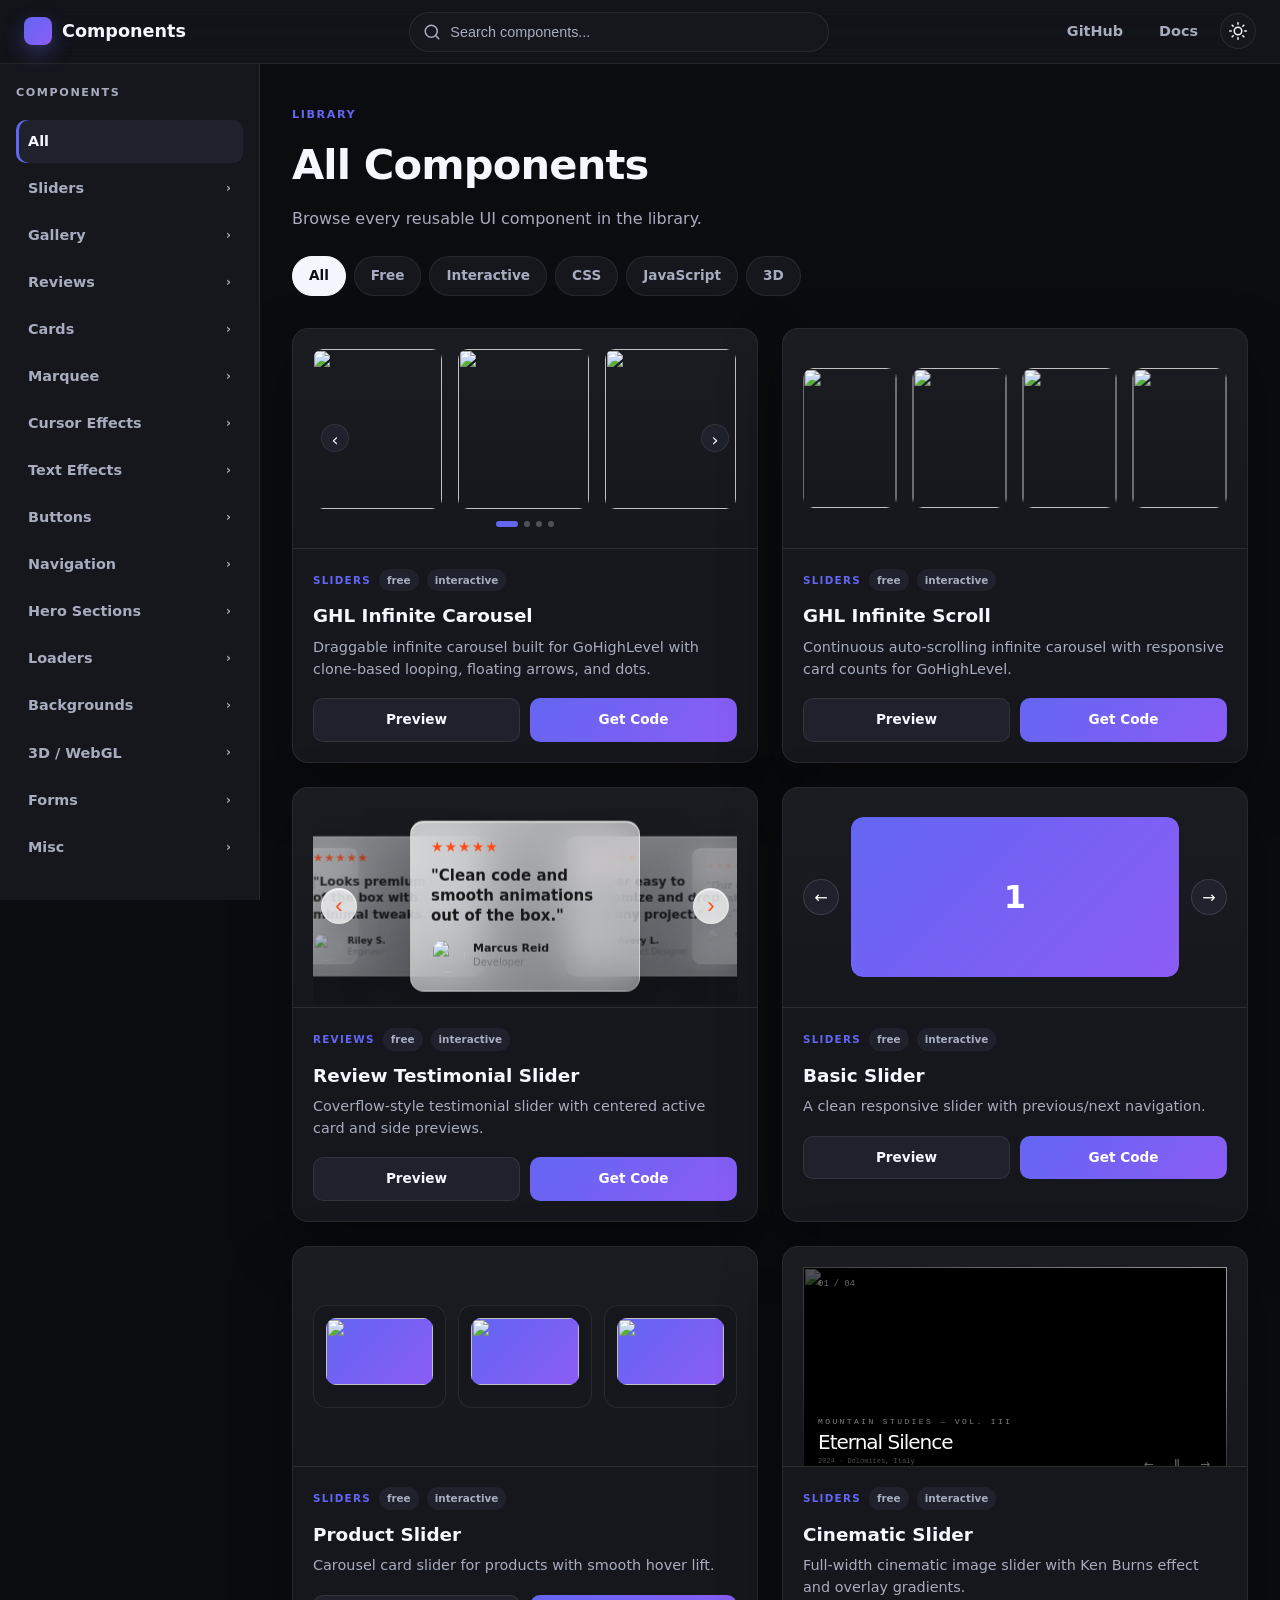
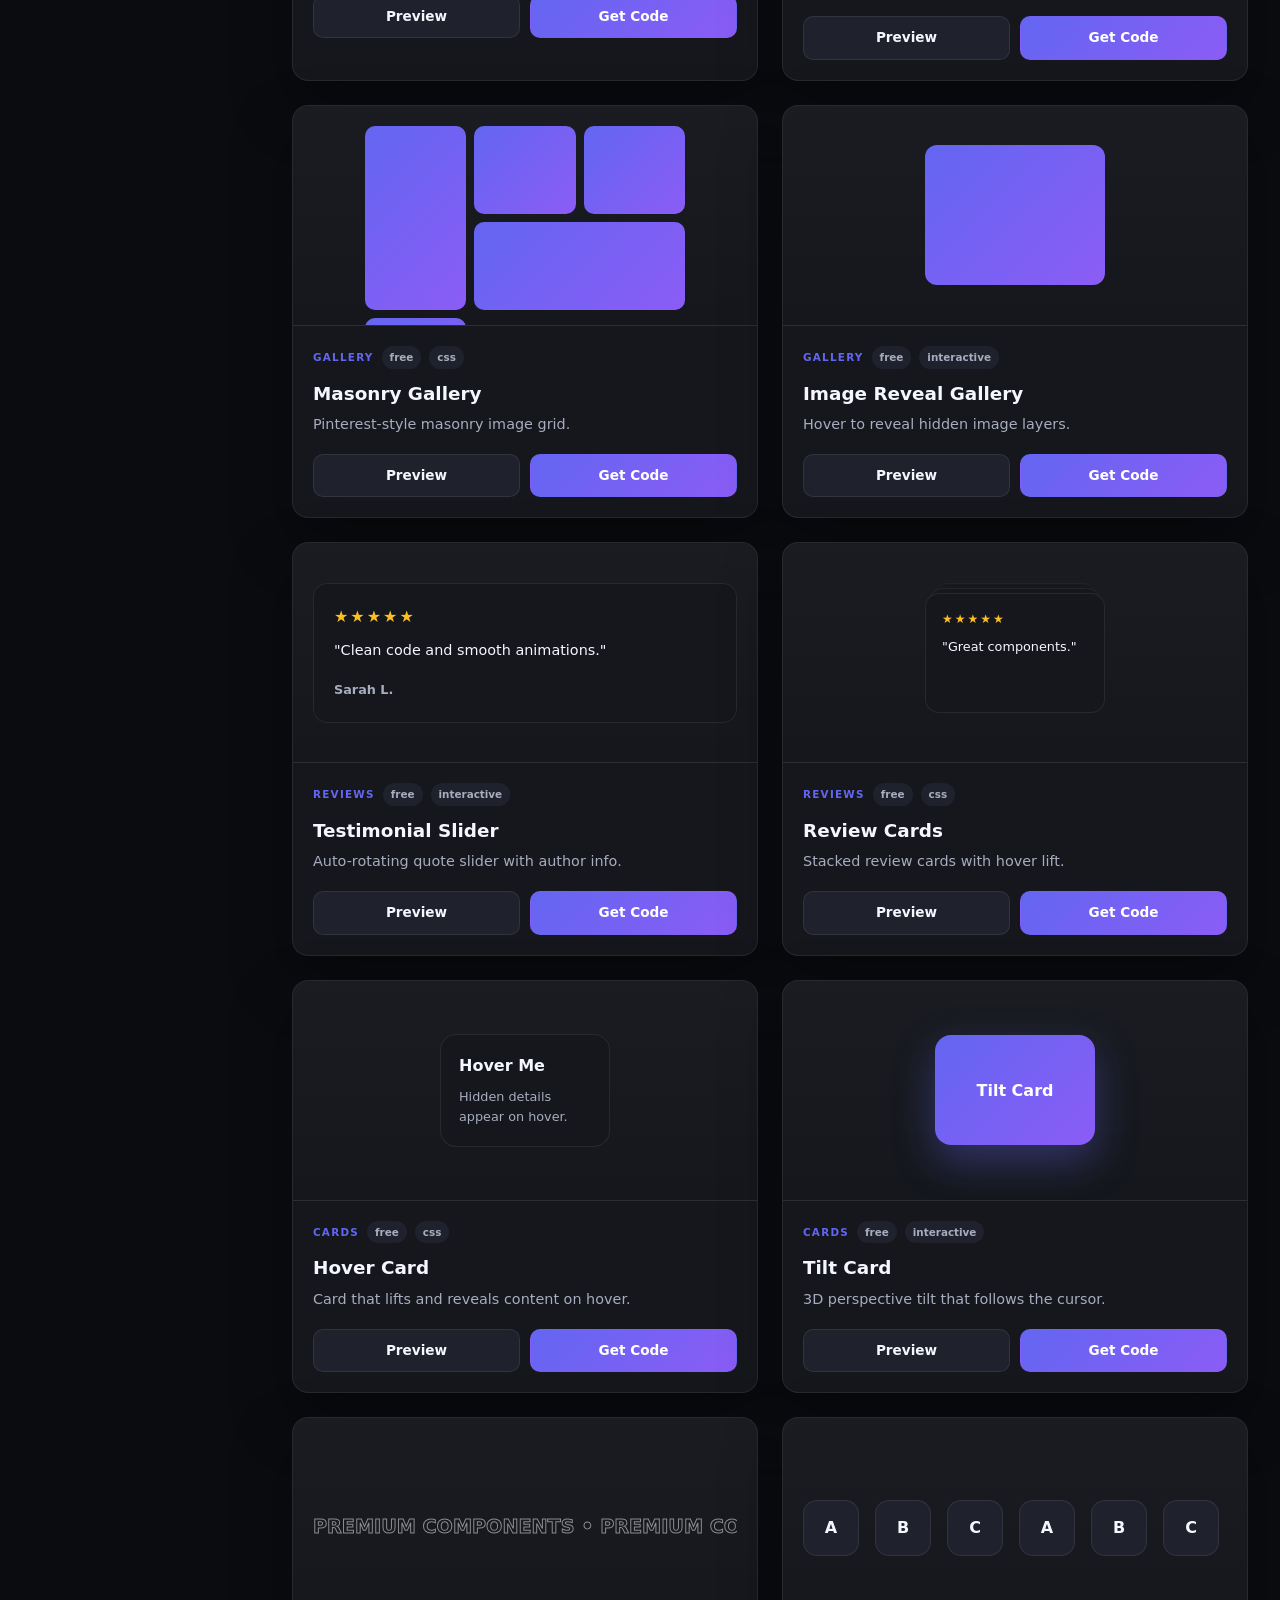
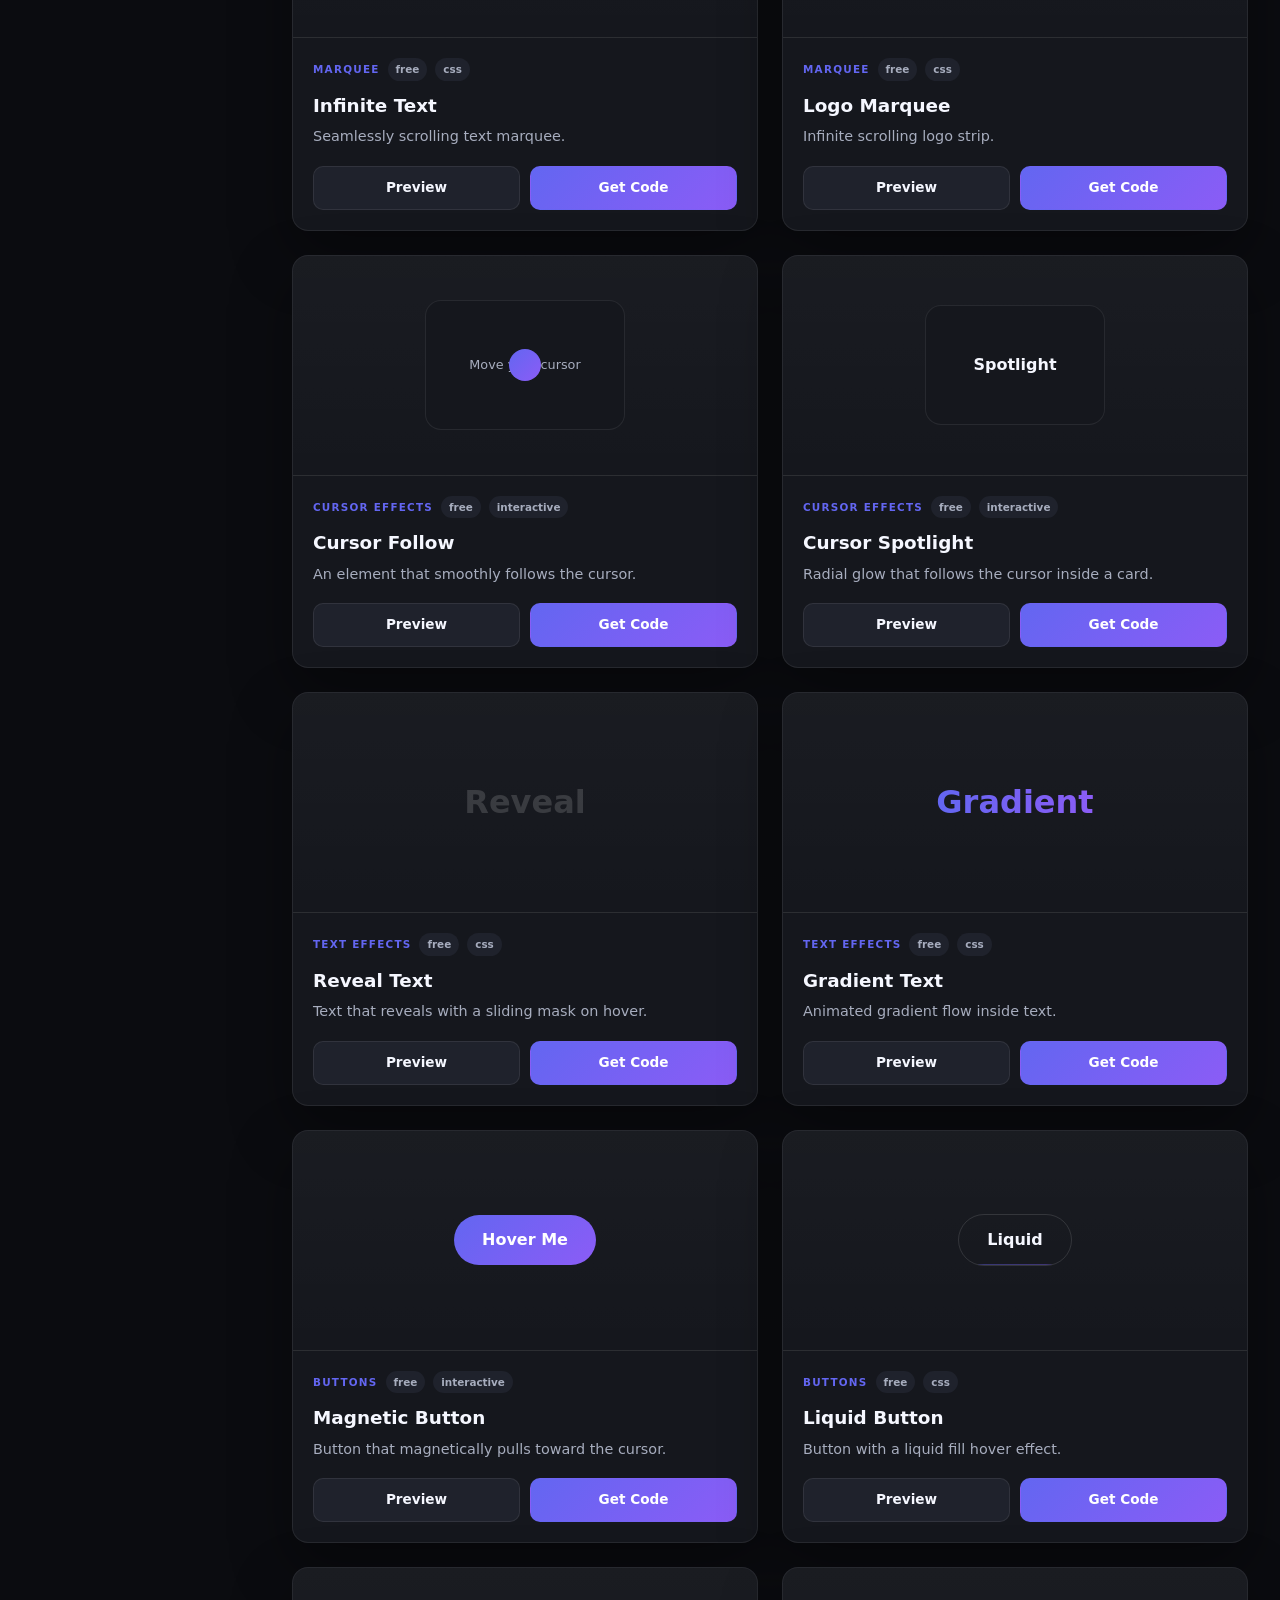
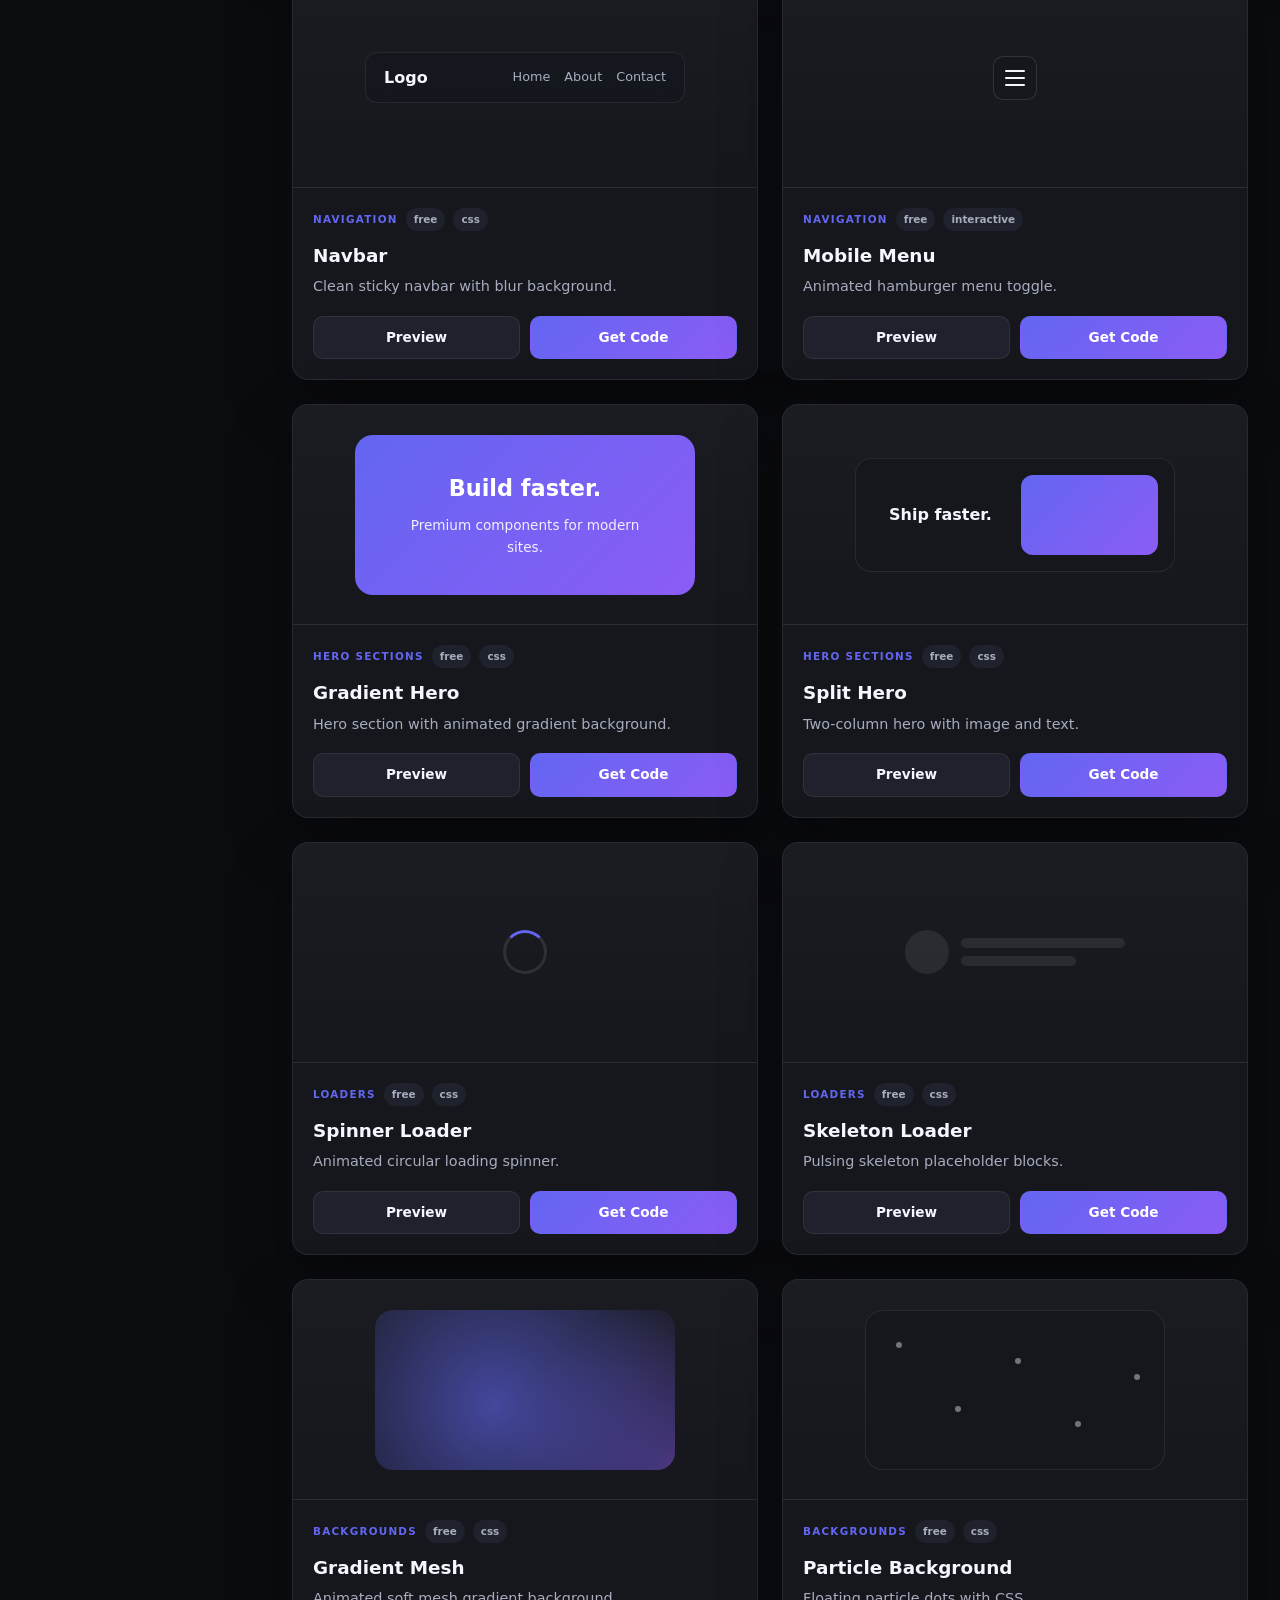
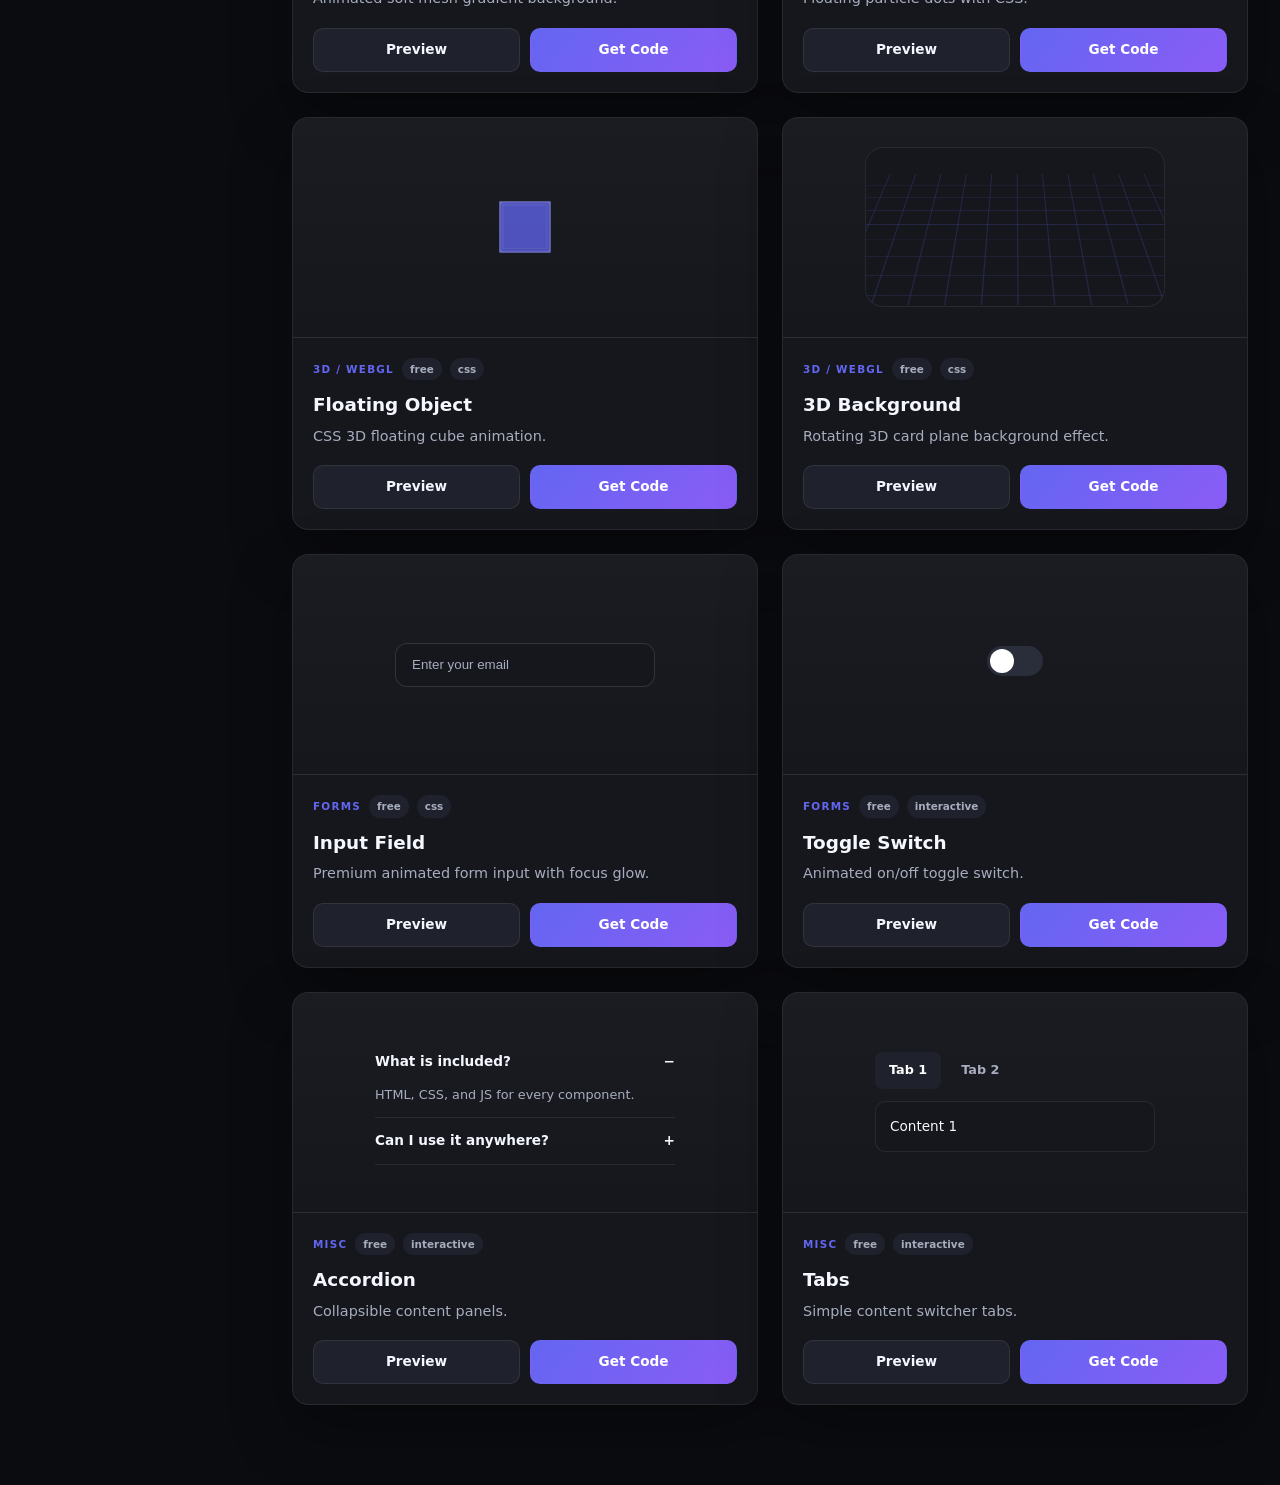
==== commit 091520e0: "add code toggle button to hide/show code section in preview" ====
--- a/index.html
+++ b/index.html
@@ -122,6 +122,7 @@
               <button class="preview-action" type="button" data-preview-refresh>Refresh</button>
               <button class="preview-action" type="button" data-preview-fullscreen>Fullscreen</button>
               <button class="preview-action" type="button" data-preview-open>Open</button>
+              <button class="preview-action preview-action--code is-active" type="button" data-toggle-code>&lt;/&gt;</button>
             </div>
           </div>
           <div class="preview-workspace">
--- a/style.css
+++ b/style.css
@@ -1013,6 +1013,27 @@
   color: var(--bg);
 }
 
+/* Code Toggle Button */
+.preview-action--code {
+  font-family: monospace;
+  font-size: 0.8rem;
+}
+
+.preview-action--code.is-active {
+  background: var(--accent);
+  color: #fff;
+  border-color: var(--accent);
+}
+
+/* Code Hidden State */
+.modal__body.is-code-hidden .code-tabs {
+  display: none;
+}
+
+.modal__body.is-code-hidden .preview-stage {
+  flex: 1;
+}
+
 .preview-workspace {
   min-height: 0;
   flex: 1;
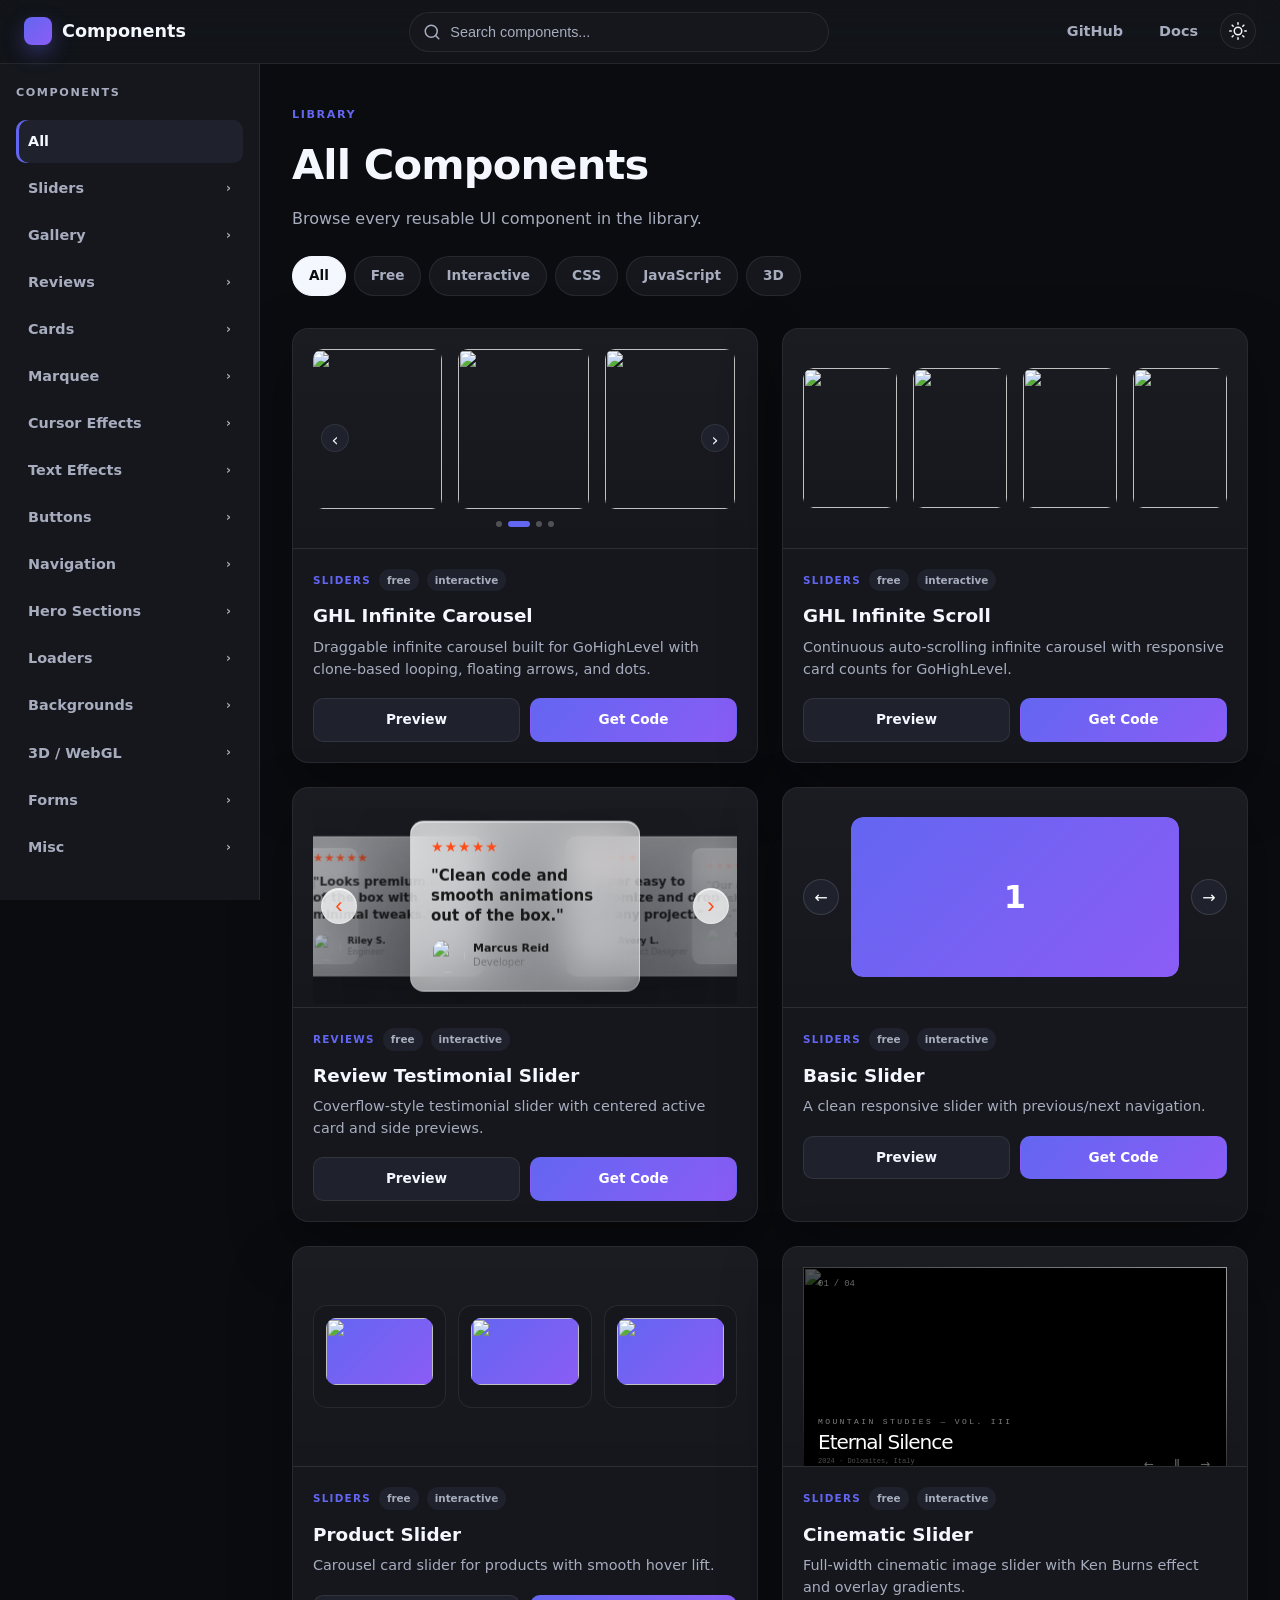
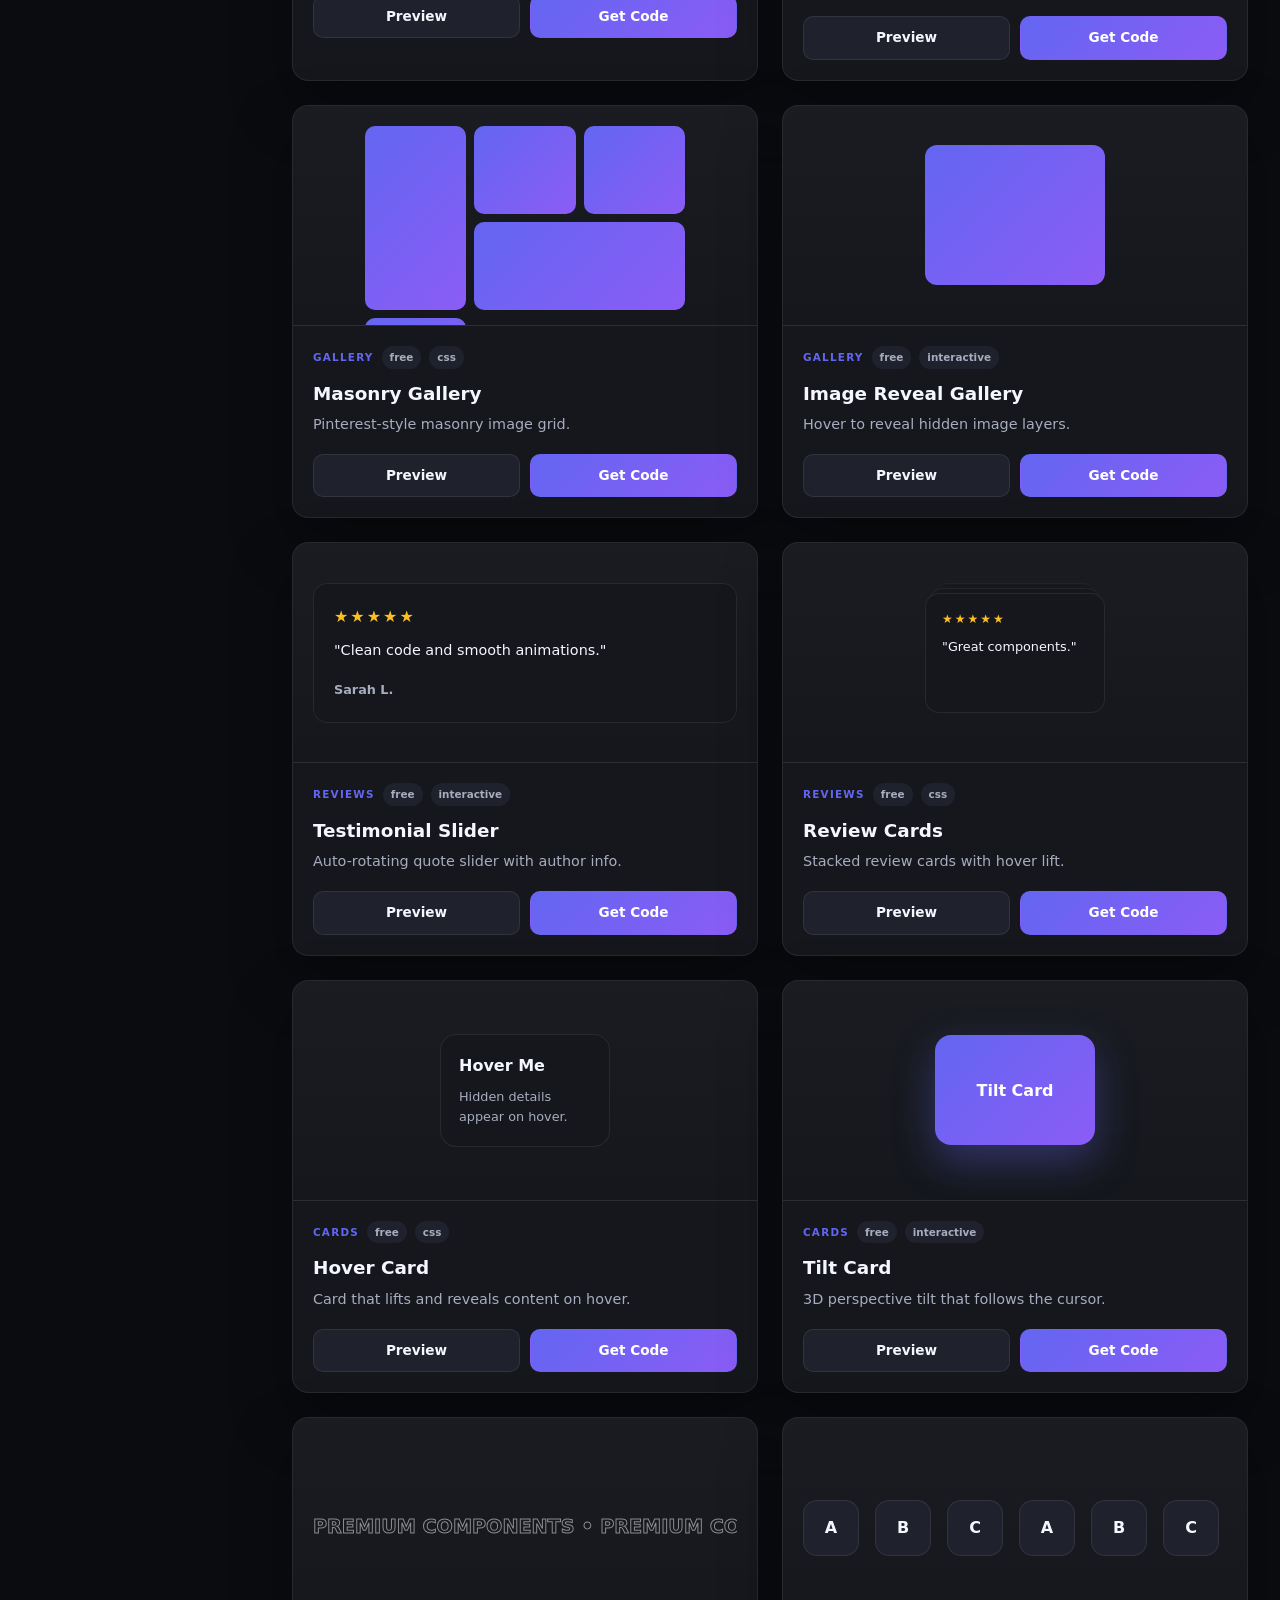
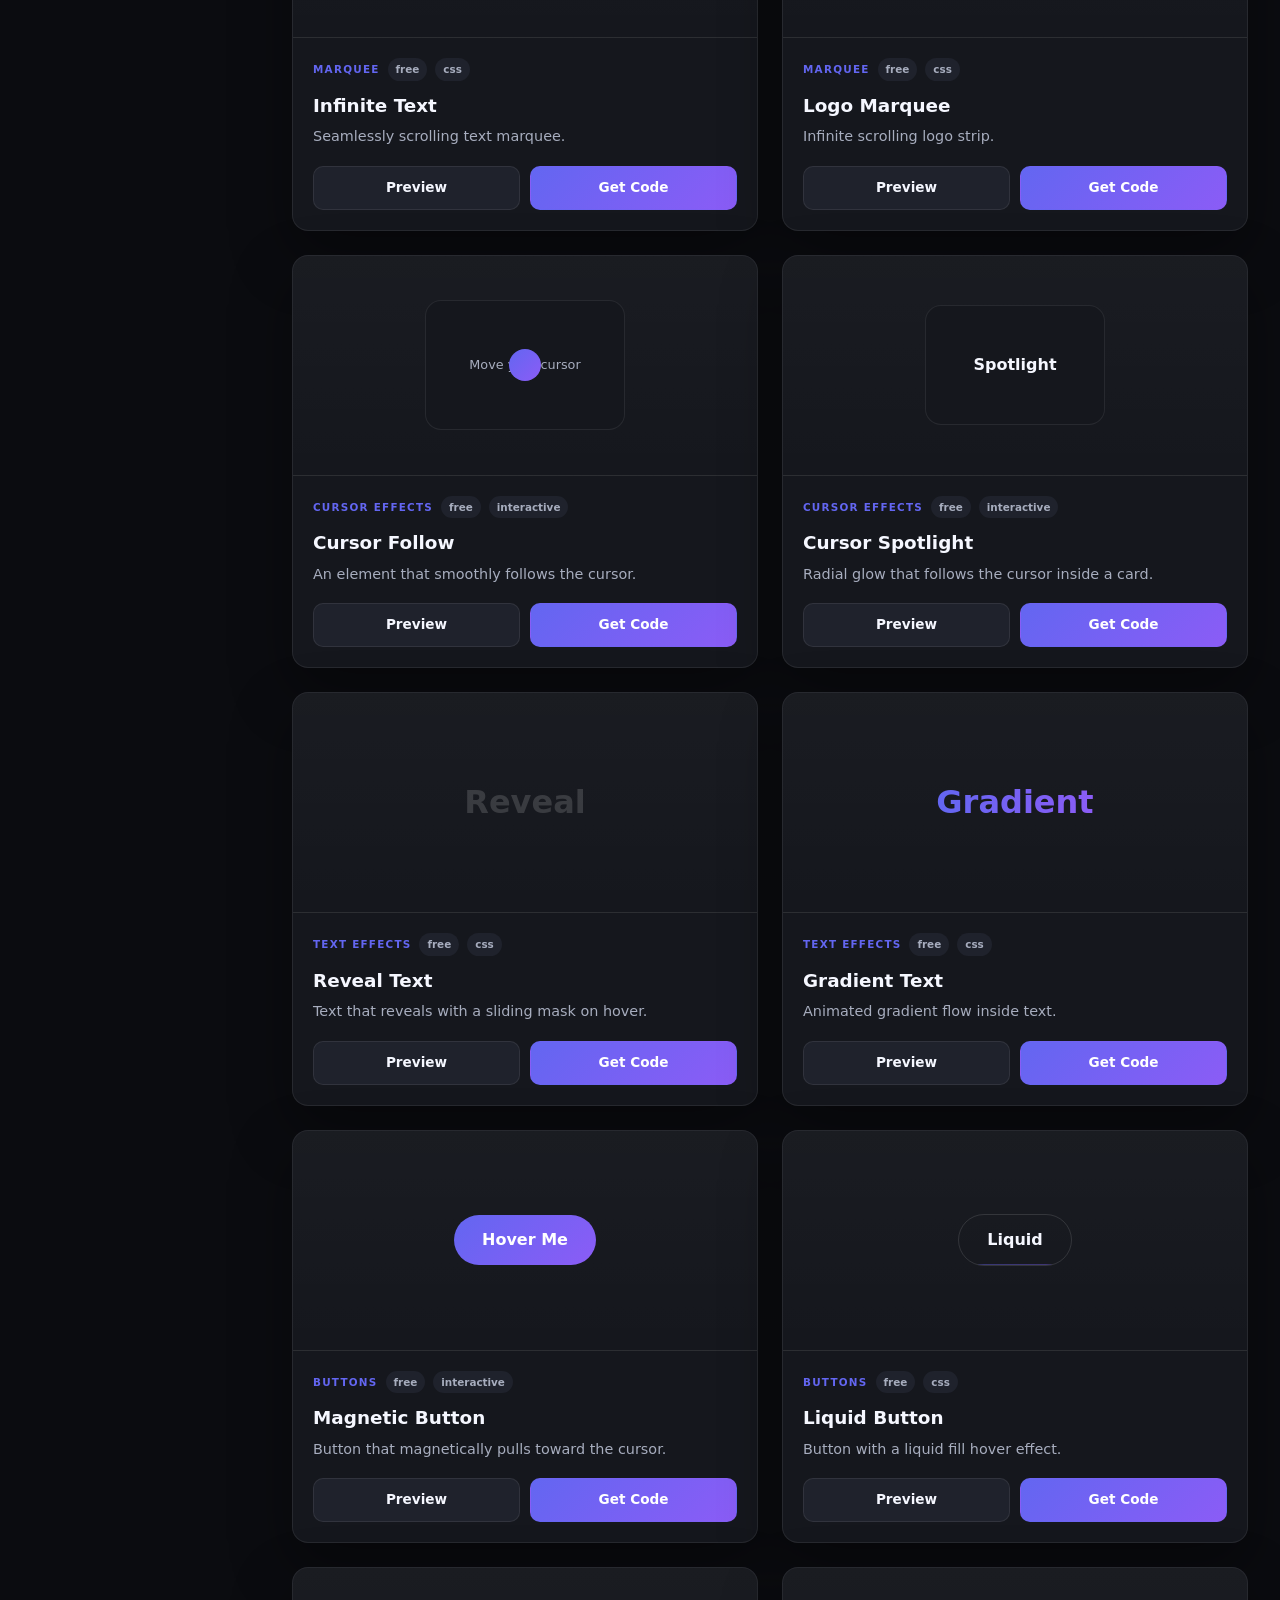
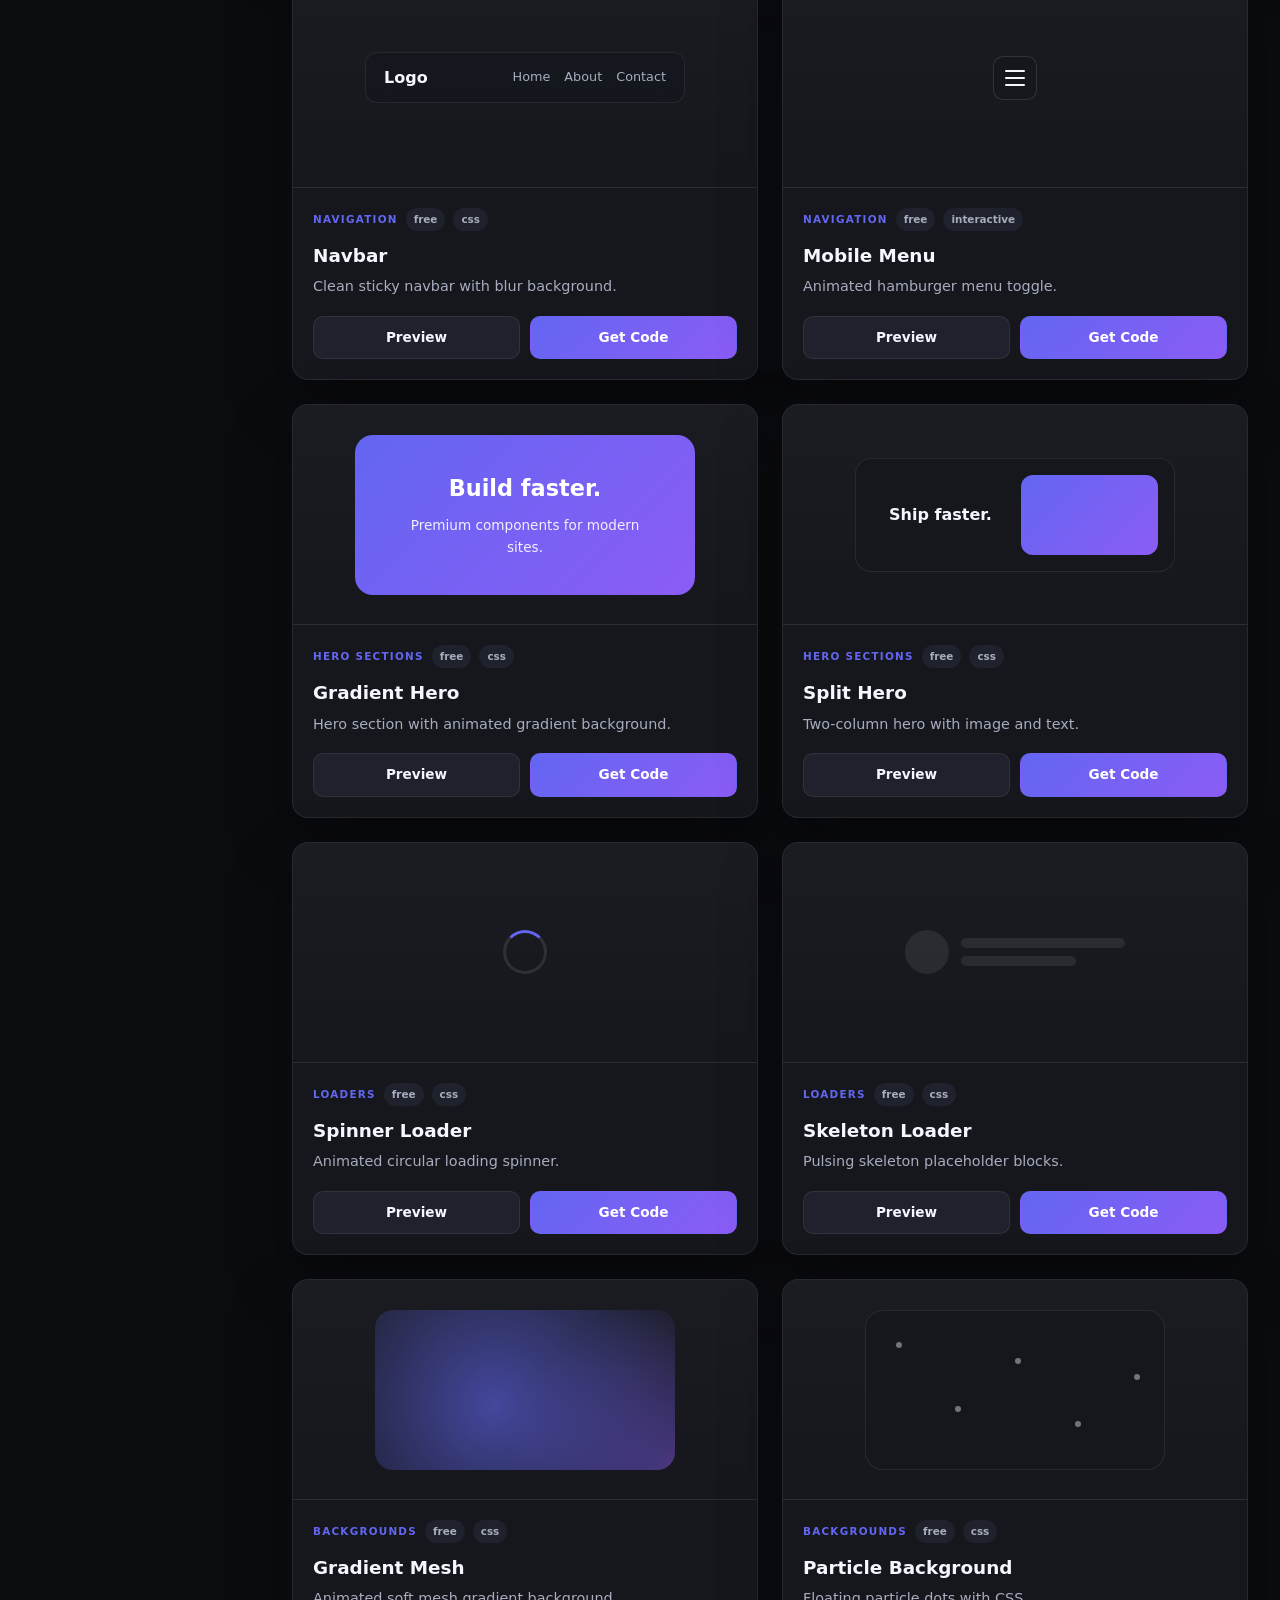
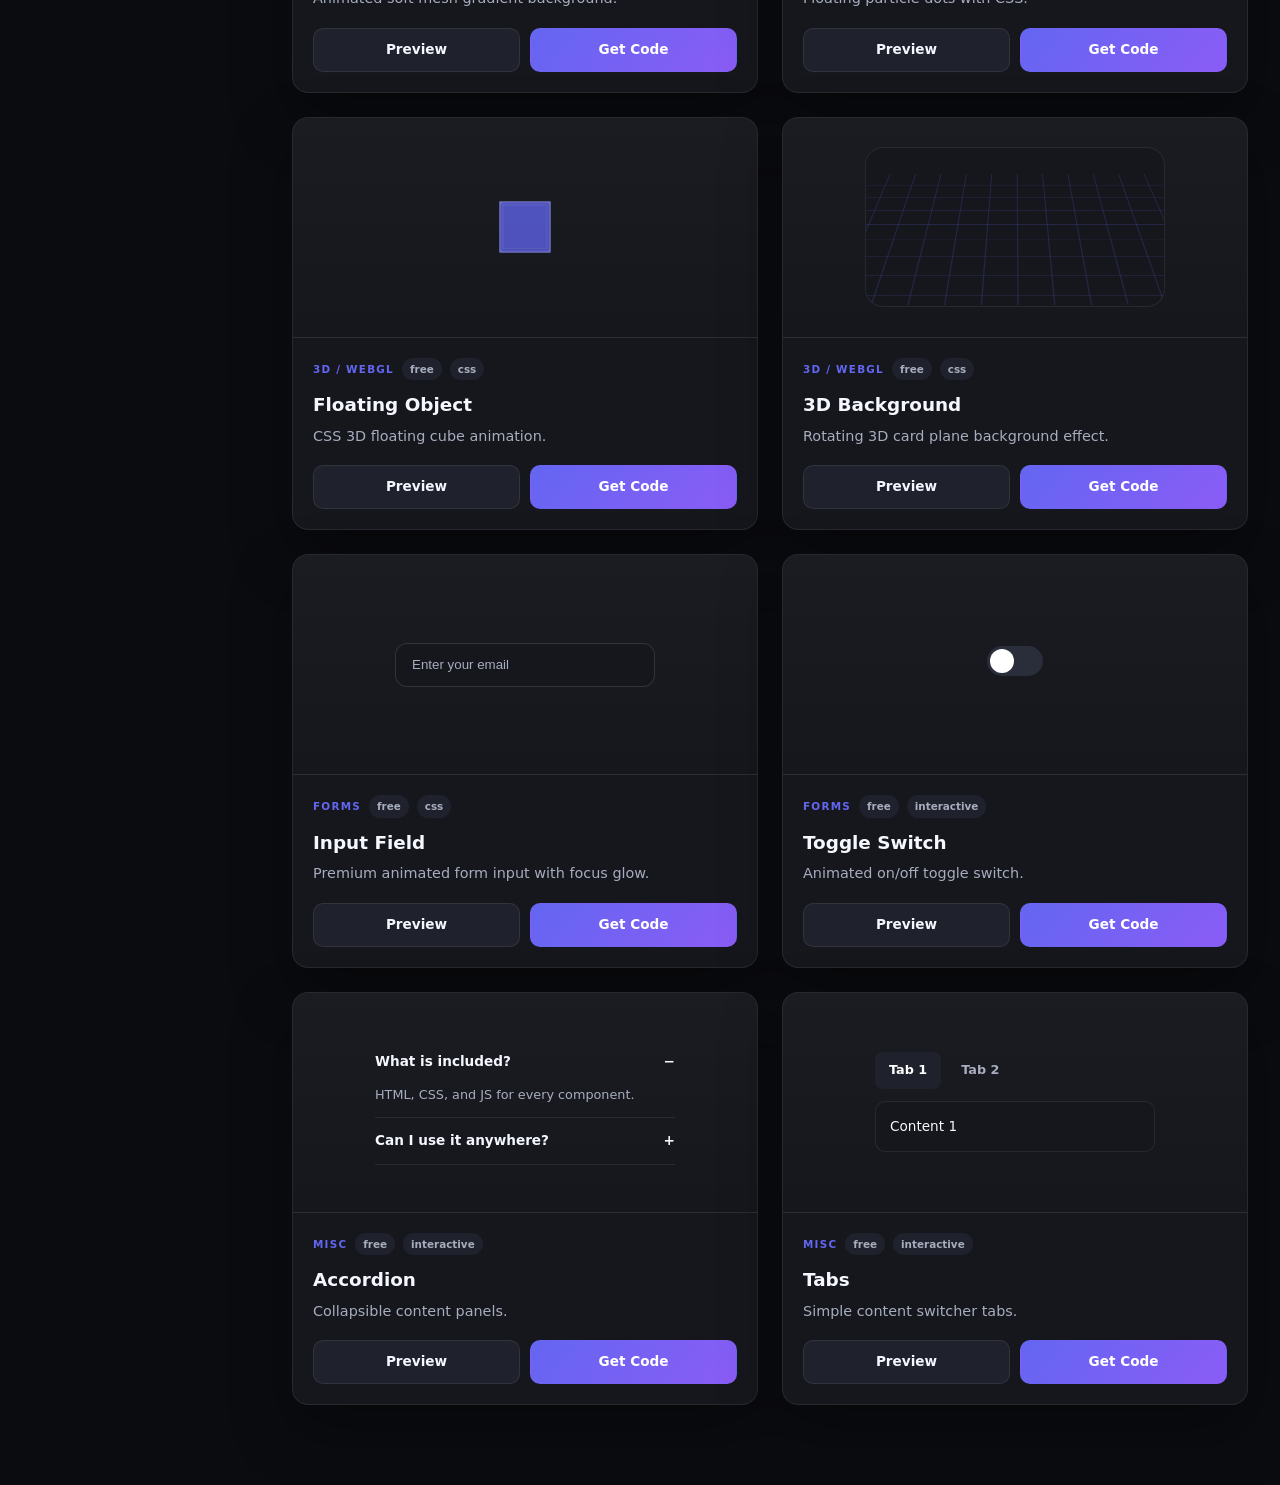
==== commit bff07b85: "add toggle handle between preview and code sections" ====
--- a/index.html
+++ b/index.html
@@ -122,7 +122,6 @@
               <button class="preview-action" type="button" data-preview-refresh>Refresh</button>
               <button class="preview-action" type="button" data-preview-fullscreen>Fullscreen</button>
               <button class="preview-action" type="button" data-preview-open>Open</button>
-              <button class="preview-action preview-action--code is-active" type="button" data-toggle-code>&lt;/&gt;</button>
             </div>
           </div>
           <div class="preview-workspace">
@@ -131,6 +130,12 @@
             </div>
           </div>
         </section>
+
+        <div class="code-toggle" data-toggle-code>
+          <button class="code-toggle__btn" type="button" aria-label="Toggle code">
+            <span class="code-toggle__icon">▼</span>
+          </button>
+        </div>
 
         <aside class="code-tabs" data-code-tabs>
           <div class="code-tabs__topbar">
--- a/style.css
+++ b/style.css
@@ -1013,21 +1013,55 @@
   color: var(--bg);
 }
 
-/* Code Toggle Button */
-.preview-action--code {
-  font-family: monospace;
-  font-size: 0.8rem;
-}
-
-.preview-action--code.is-active {
-  background: var(--accent);
-  color: #fff;
-  border-color: var(--accent);
+/* Code Toggle Handle */
+.code-toggle {
+  display: flex;
+  justify-content: center;
+  background: var(--bg);
+  border-top: 1px solid var(--border);
+  border-bottom: 1px solid var(--border);
+  padding: 0;
+  flex-shrink: 0;
+}
+
+.code-toggle__btn {
+  display: flex;
+  align-items: center;
+  justify-content: center;
+  width: 100%;
+  height: 28px;
+  background: var(--surface);
+  border: none;
+  cursor: pointer;
+  color: var(--muted);
+  font-size: 12px;
+  transition: background 0.2s, color 0.2s;
+}
+
+.code-toggle__btn:hover {
+  background: var(--surface-2);
+  color: var(--text);
+}
+
+.code-toggle__icon {
+  display: inline-block;
+  transition: transform 0.3s ease;
 }
 
 /* Code Hidden State */
+.modal__body.is-code-hidden .code-toggle__icon {
+  transform: rotate(180deg);
+}
+
 .modal__body.is-code-hidden .code-tabs {
-  display: none;
+  height: 0;
+  min-height: 0;
+  overflow: hidden;
+  border-top: none;
+}
+
+.modal__body .code-tabs {
+  transition: height 0.3s ease;
 }
 
 .modal__body.is-code-hidden .preview-stage {
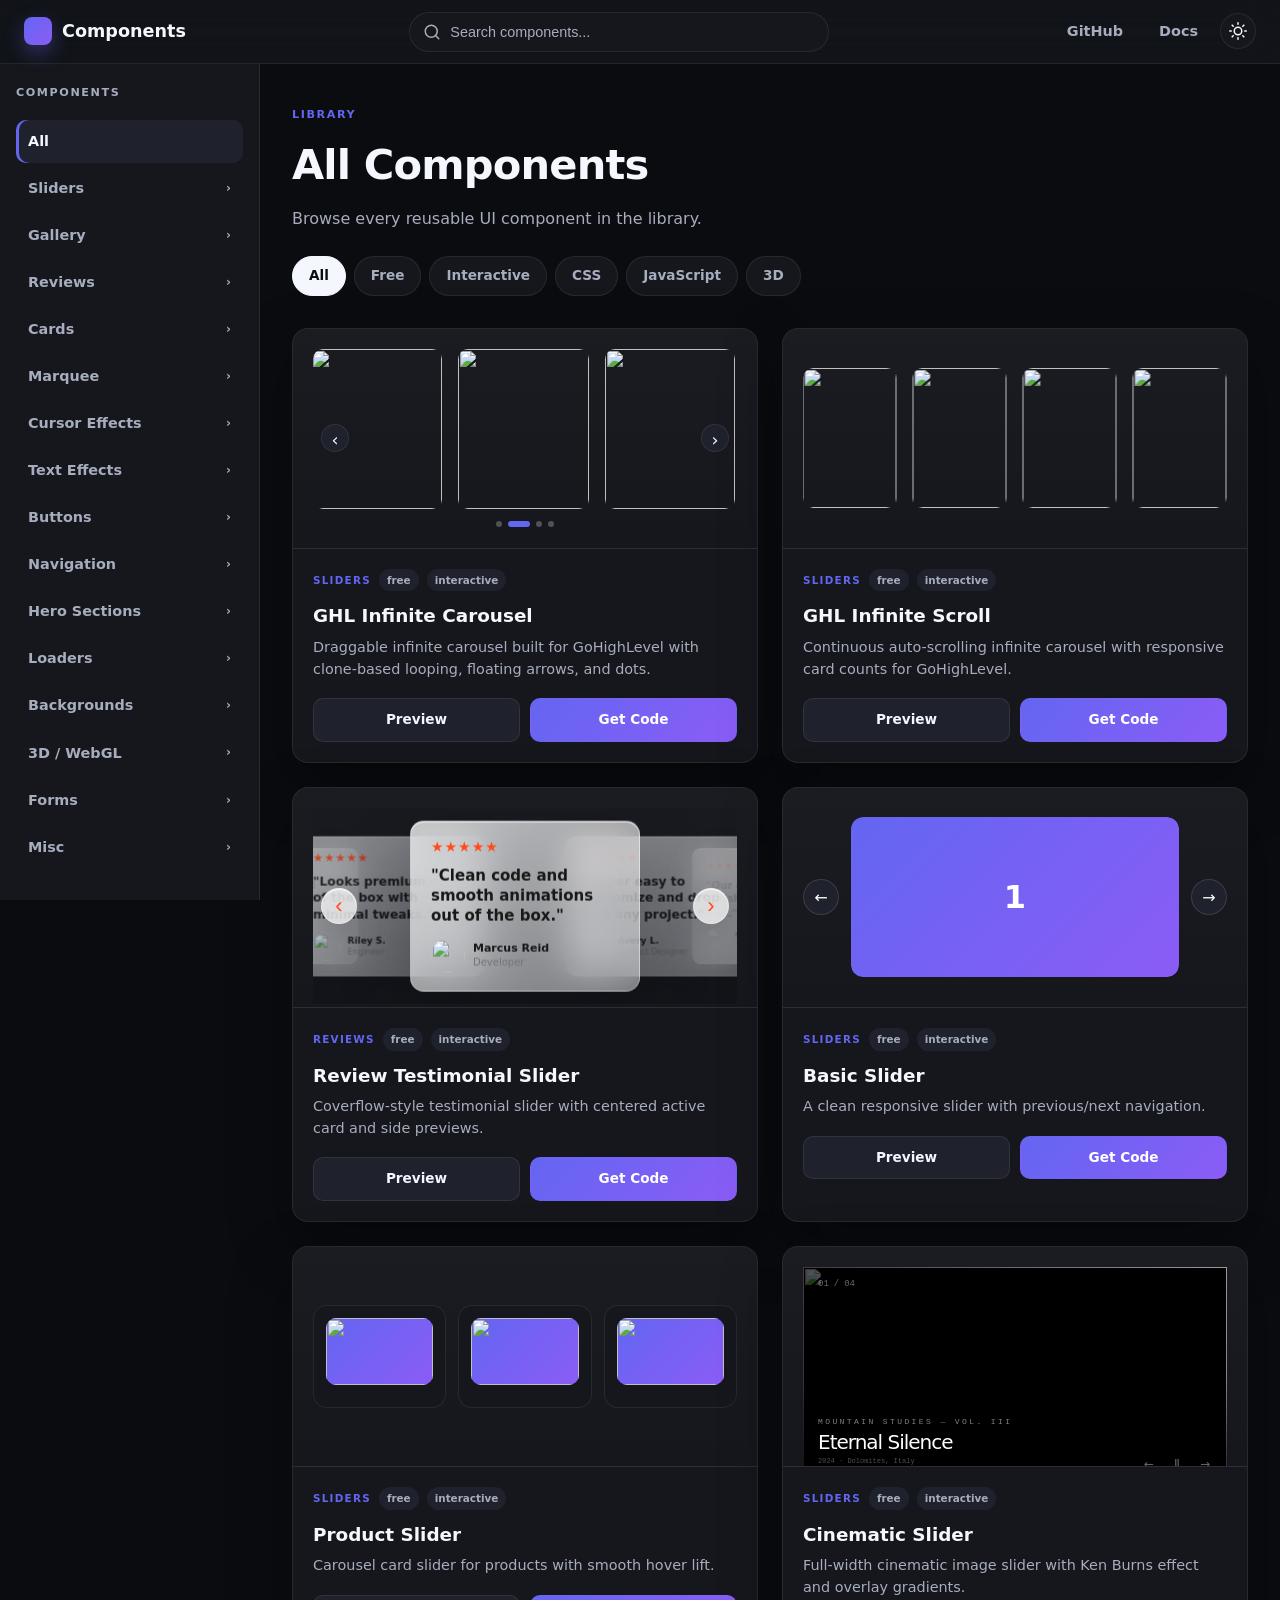
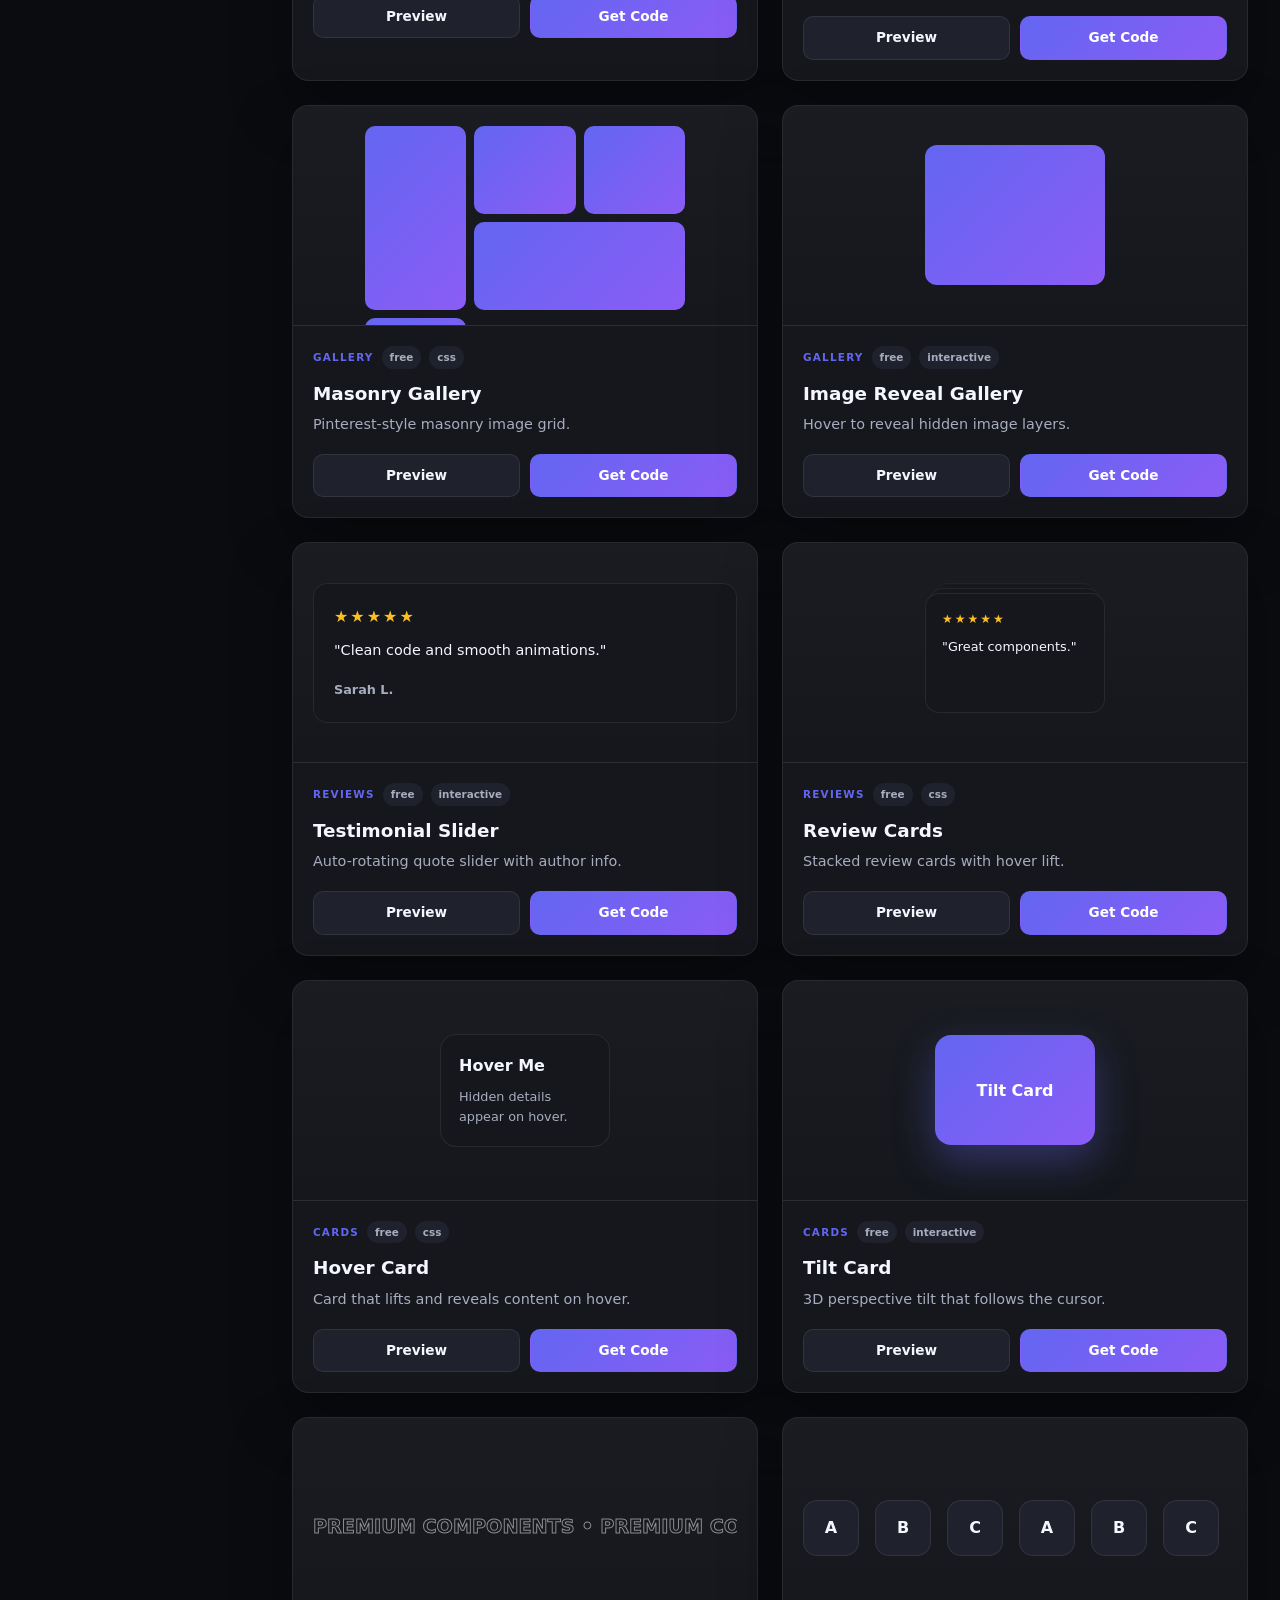
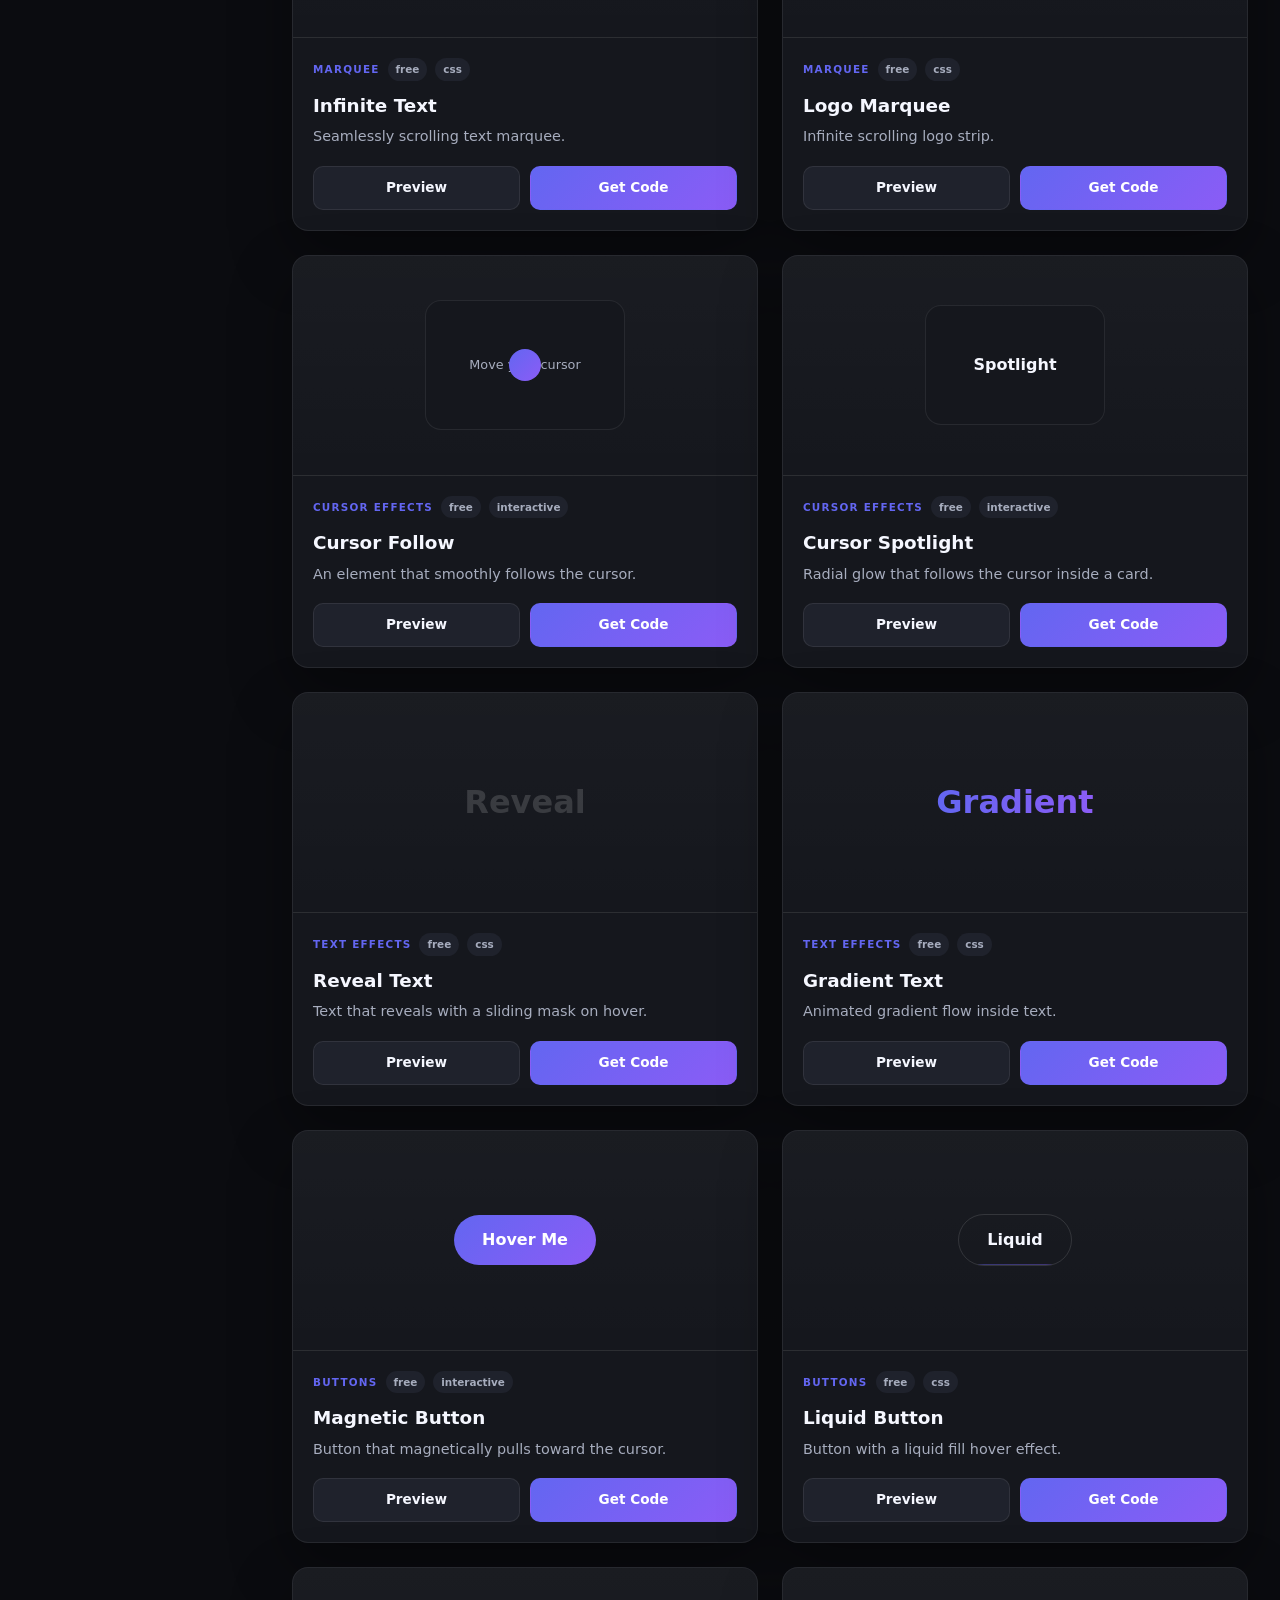
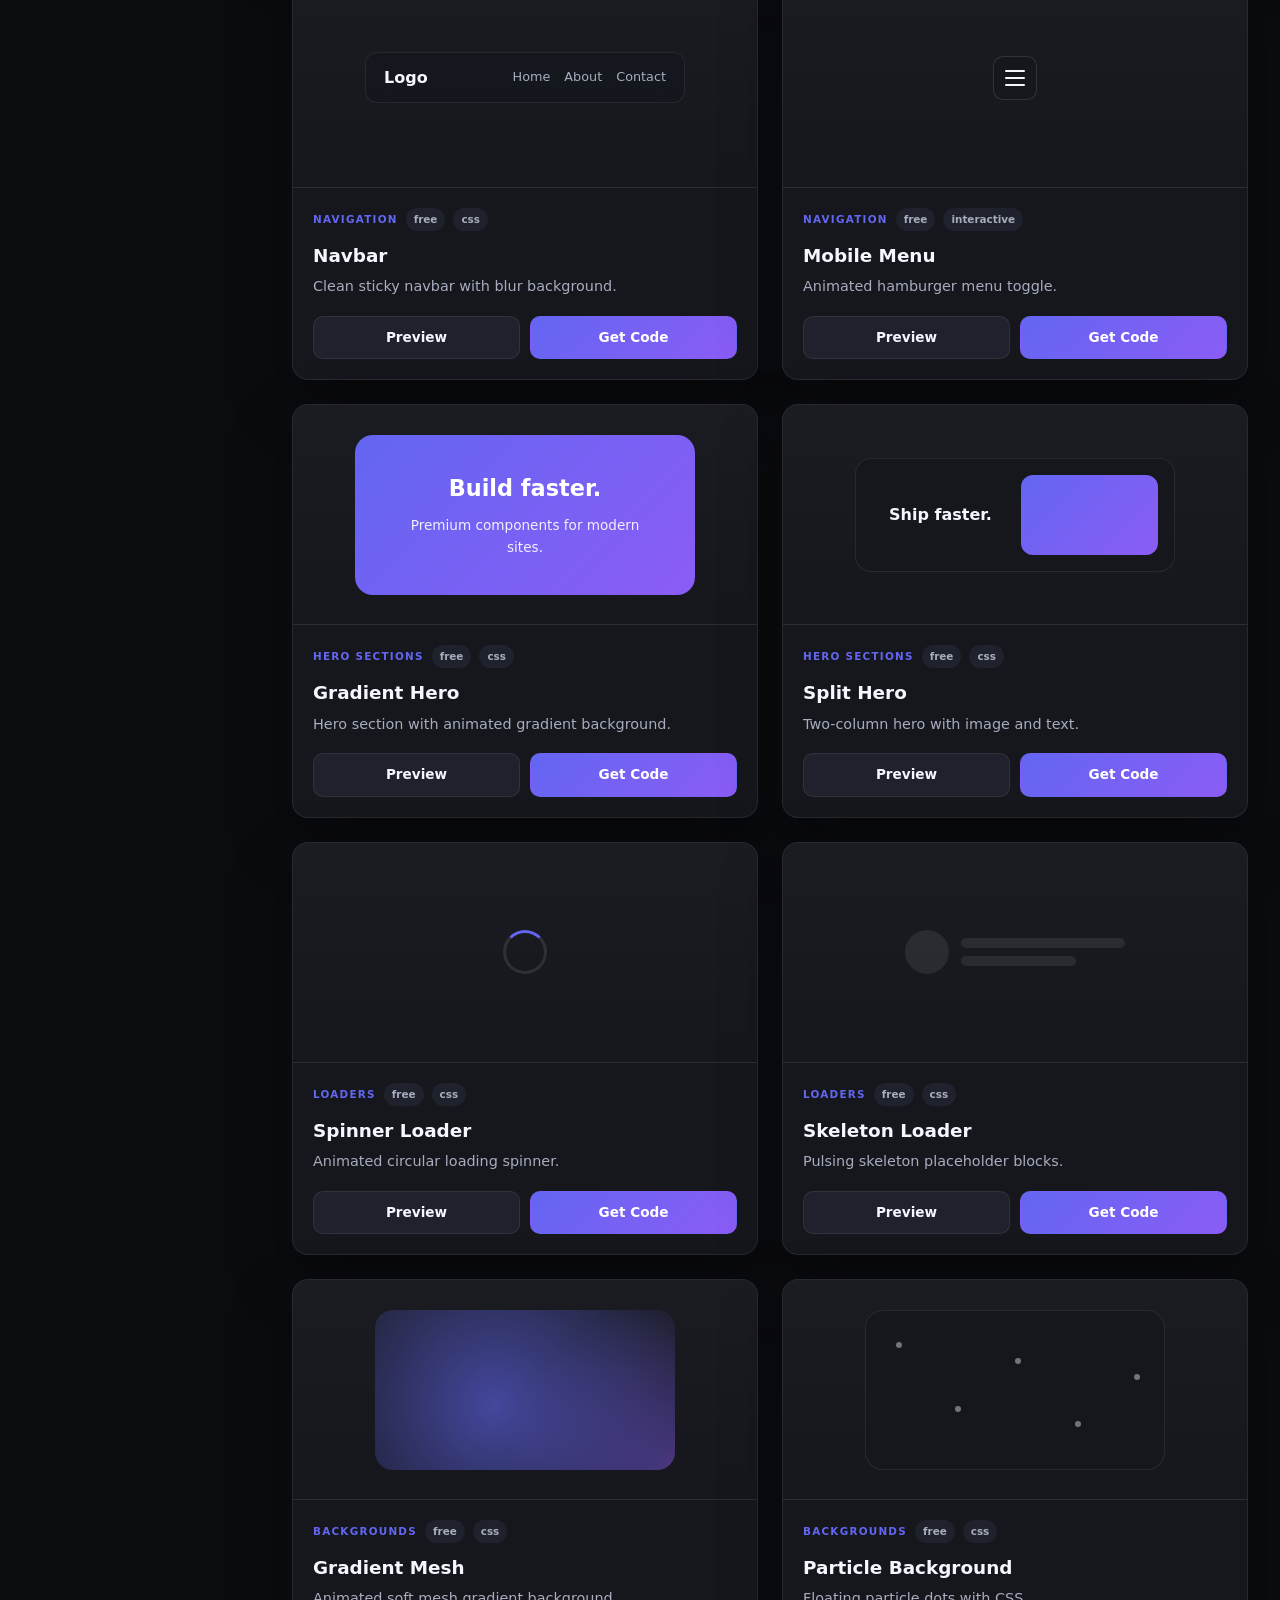
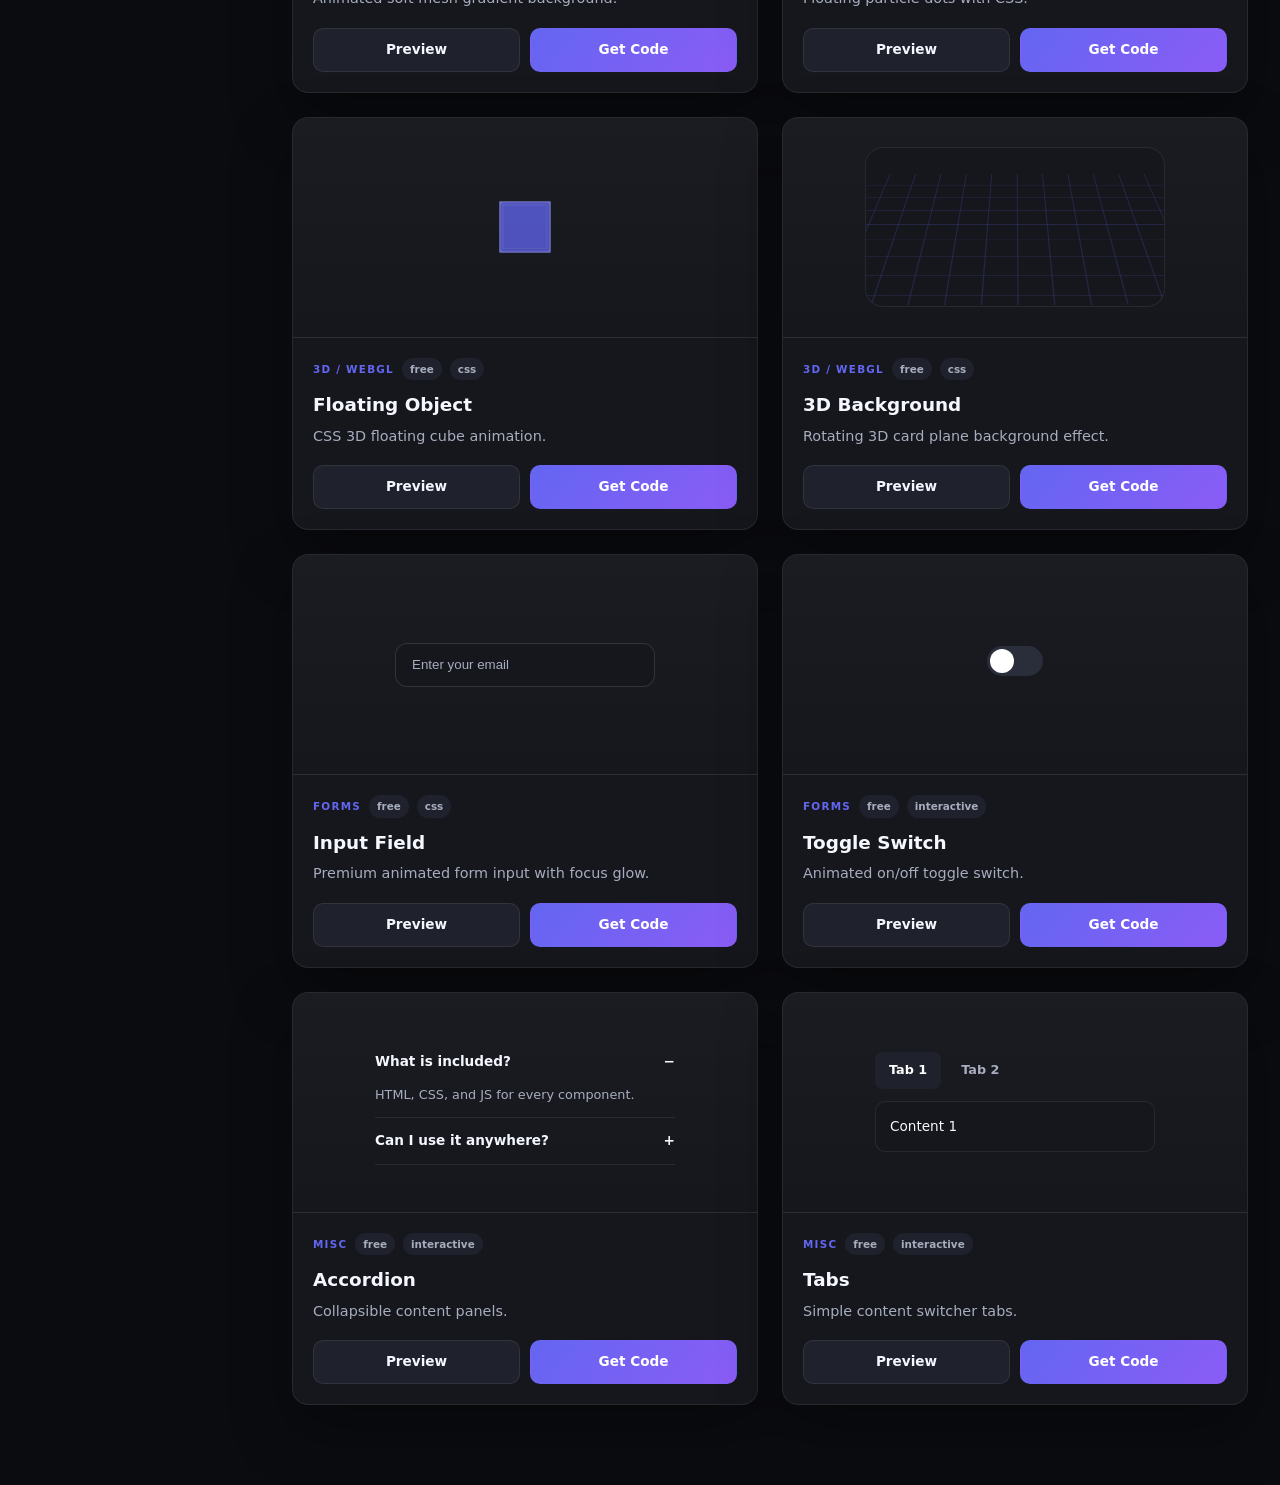
==== commit ffd44f3c: "move toggle button beside HTML/CSS/JS tabs, center component in canvas" ====
--- a/index.html
+++ b/index.html
@@ -131,12 +131,6 @@
           </div>
         </section>
 
-        <div class="code-toggle" data-toggle-code>
-          <button class="code-toggle__btn" type="button" aria-label="Toggle code">
-            <span class="code-toggle__icon">▼</span>
-          </button>
-        </div>
-
         <aside class="code-tabs" data-code-tabs>
           <div class="code-tabs__topbar">
             <div class="code-tabs__label">Code</div>
@@ -144,6 +138,9 @@
               <button class="code-tabs__tab is-active" data-tab="html" role="tab" aria-selected="true" aria-controls="modal-code-html" id="modal-tab-html">HTML</button>
               <button class="code-tabs__tab" data-tab="css" role="tab" aria-selected="false" aria-controls="modal-code-css" id="modal-tab-css">CSS</button>
               <button class="code-tabs__tab" data-tab="js" role="tab" aria-selected="false" aria-controls="modal-code-js" id="modal-tab-js">JavaScript</button>
+              <button class="code-tabs__toggle" type="button" data-toggle-code aria-label="Toggle code">
+                <span class="code-tabs__toggle-icon">▼</span>
+              </button>
             </div>
           </div>
 
--- a/style.css
+++ b/style.css
@@ -1013,43 +1013,36 @@
   color: var(--bg);
 }
 
-/* Code Toggle Handle */
-.code-toggle {
-  display: flex;
-  justify-content: center;
-  background: var(--bg);
-  border-top: 1px solid var(--border);
-  border-bottom: 1px solid var(--border);
-  padding: 0;
-  flex-shrink: 0;
-}
-
-.code-toggle__btn {
+/* Code Toggle Button */
+.code-tabs__toggle {
   display: flex;
   align-items: center;
   justify-content: center;
-  width: 100%;
+  width: 28px;
   height: 28px;
+  margin-left: auto;
+  padding: 0;
   background: var(--surface);
-  border: none;
+  border: 1px solid var(--border);
+  border-radius: 6px;
   cursor: pointer;
   color: var(--muted);
-  font-size: 12px;
   transition: background 0.2s, color 0.2s;
 }
 
-.code-toggle__btn:hover {
+.code-tabs__toggle:hover {
   background: var(--surface-2);
   color: var(--text);
 }
 
-.code-toggle__icon {
+.code-tabs__toggle-icon {
   display: inline-block;
+  font-size: 10px;
   transition: transform 0.3s ease;
 }
 
 /* Code Hidden State */
-.modal__body.is-code-hidden .code-toggle__icon {
+.modal__body.is-code-hidden .code-tabs__toggle-icon {
   transform: rotate(180deg);
 }
 
@@ -1066,6 +1059,12 @@
 
 .modal__body.is-code-hidden .preview-stage {
   flex: 1;
+}
+
+.modal__body.is-code-hidden .preview-workspace {
+  display: flex;
+  align-items: center;
+  justify-content: center;
 }
 
 .preview-workspace {
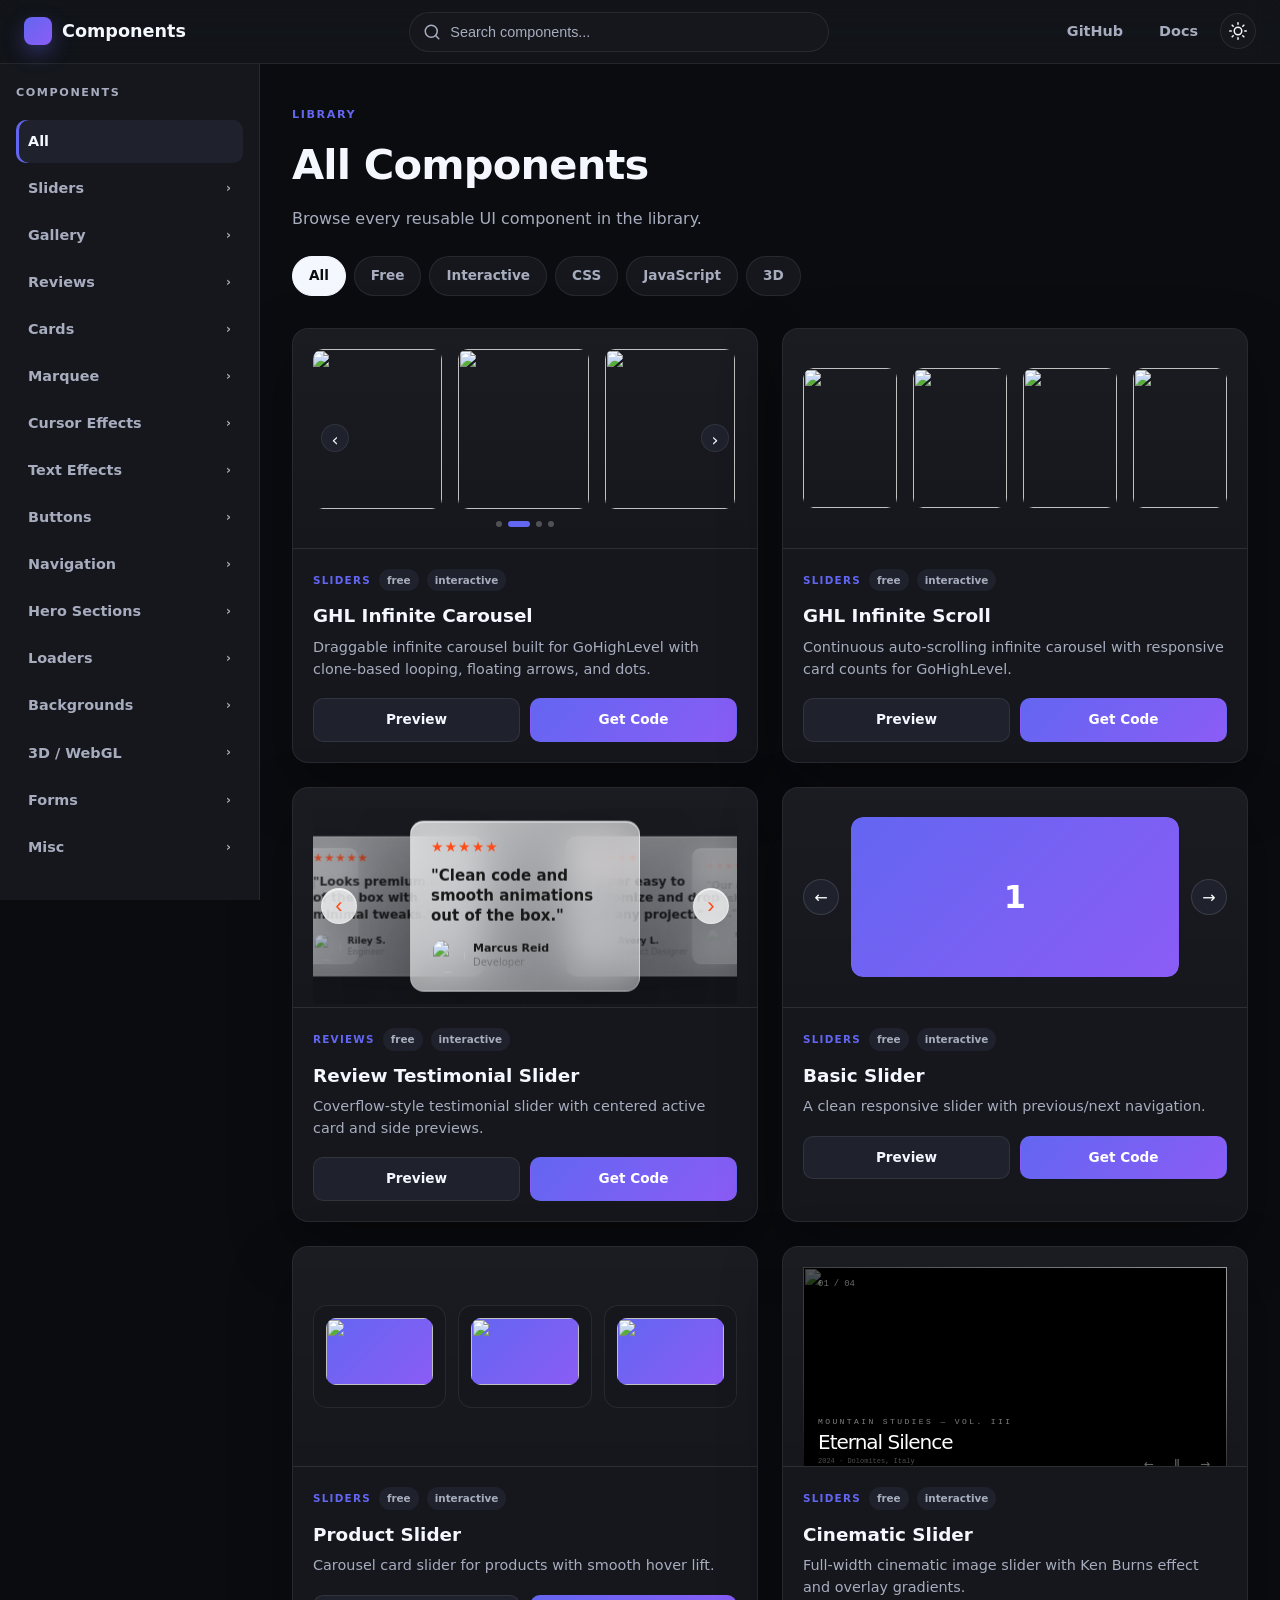
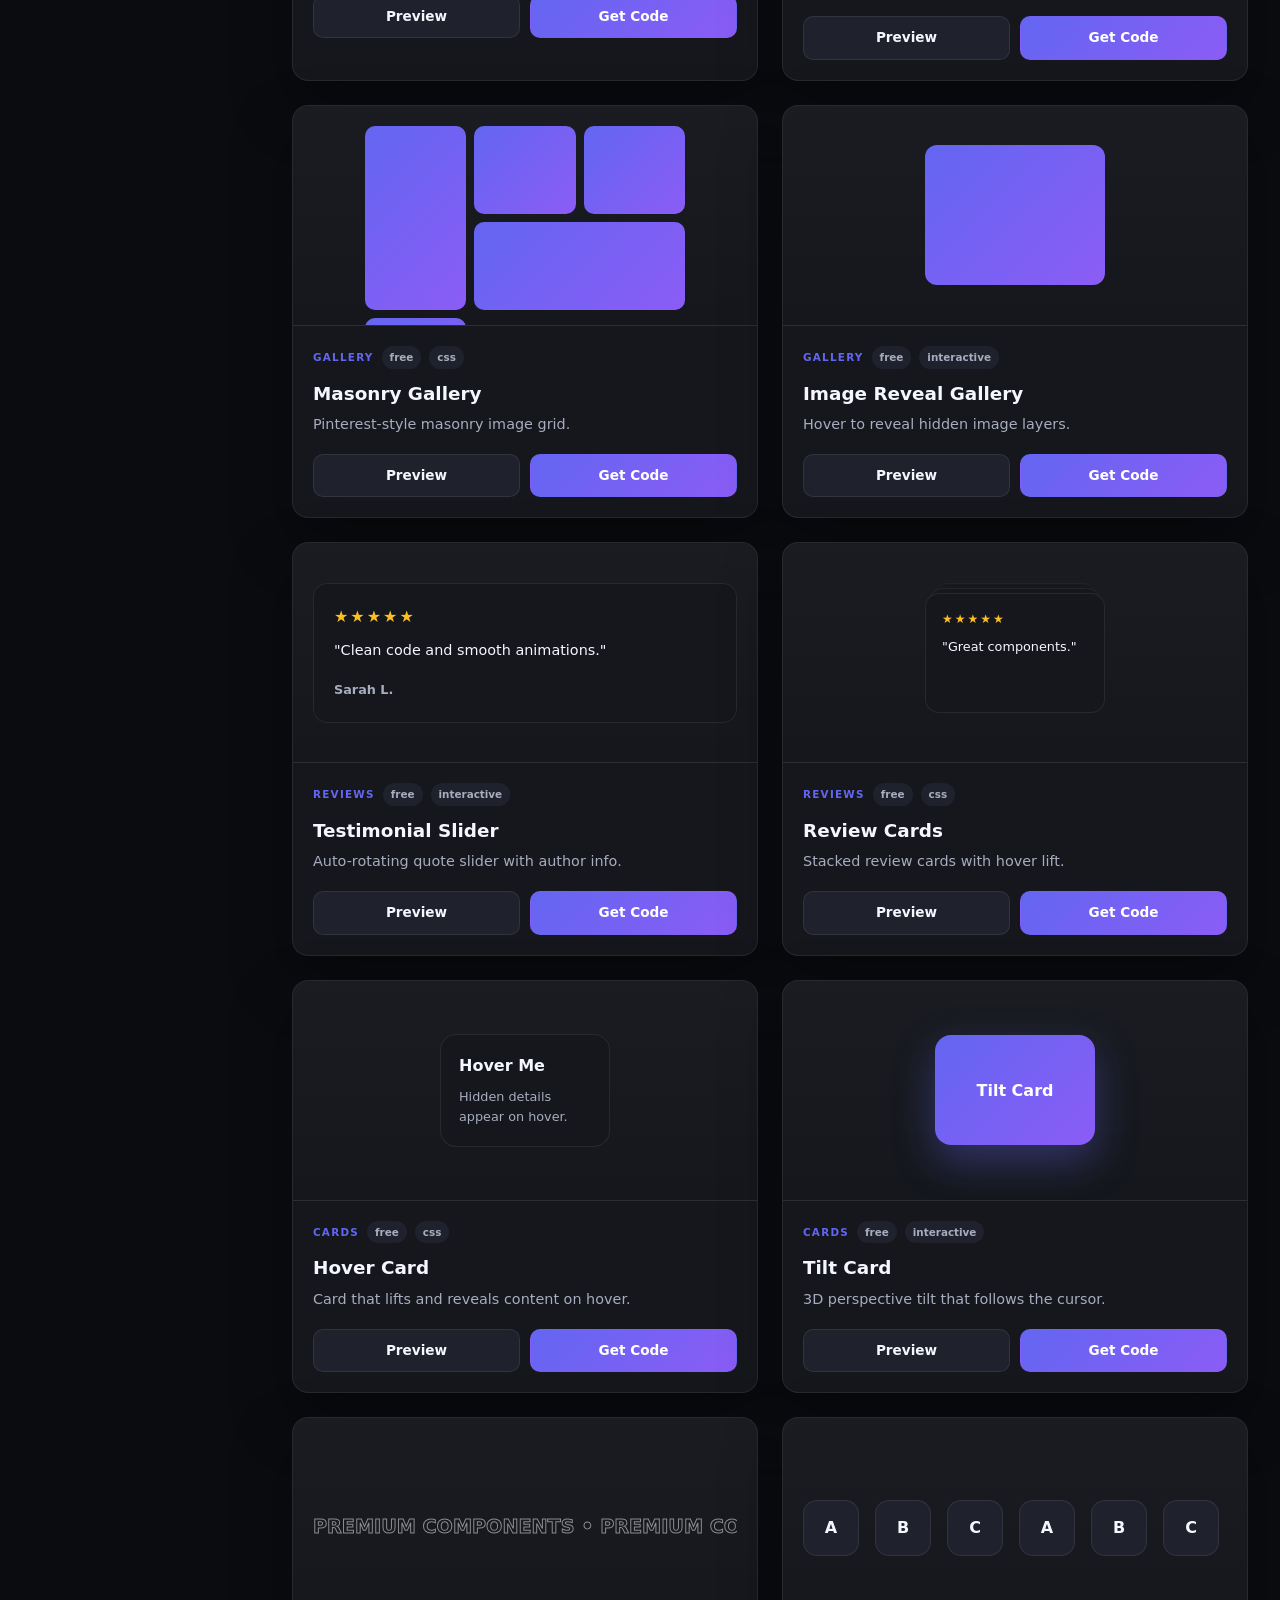
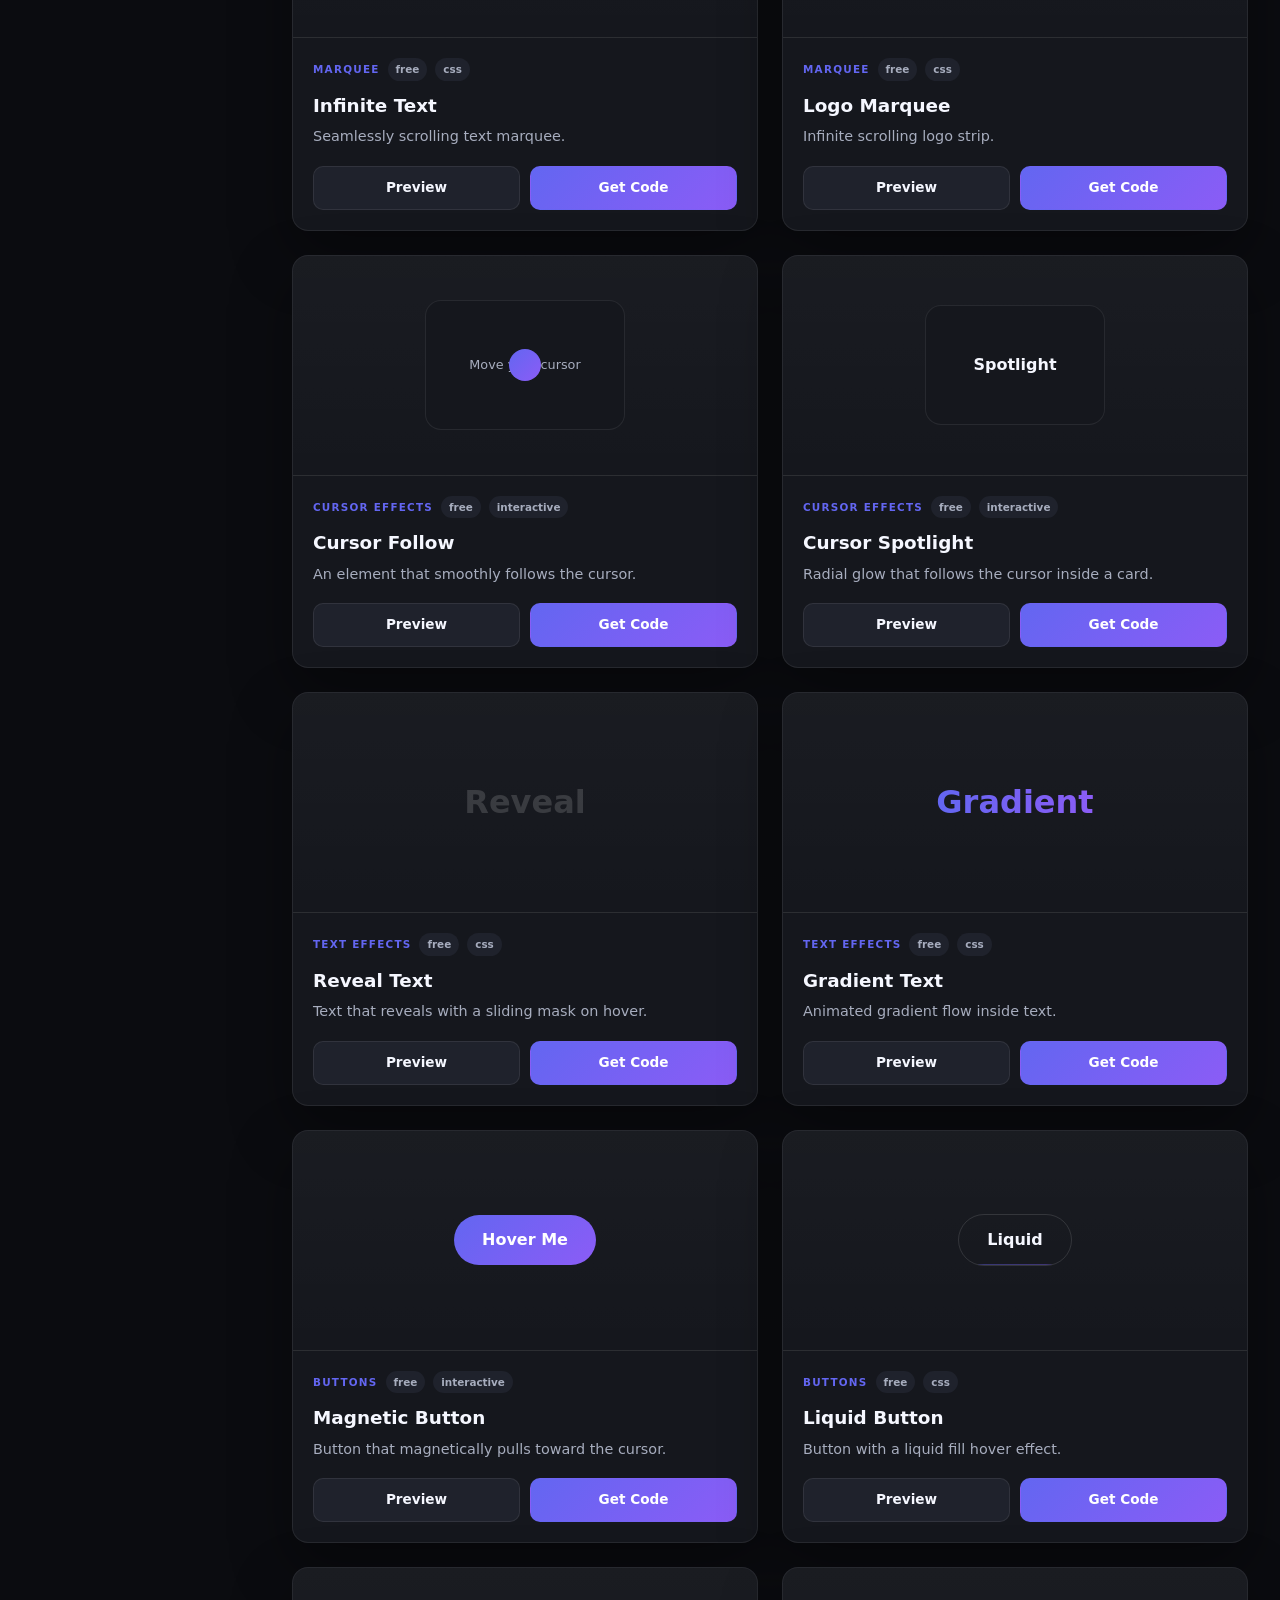
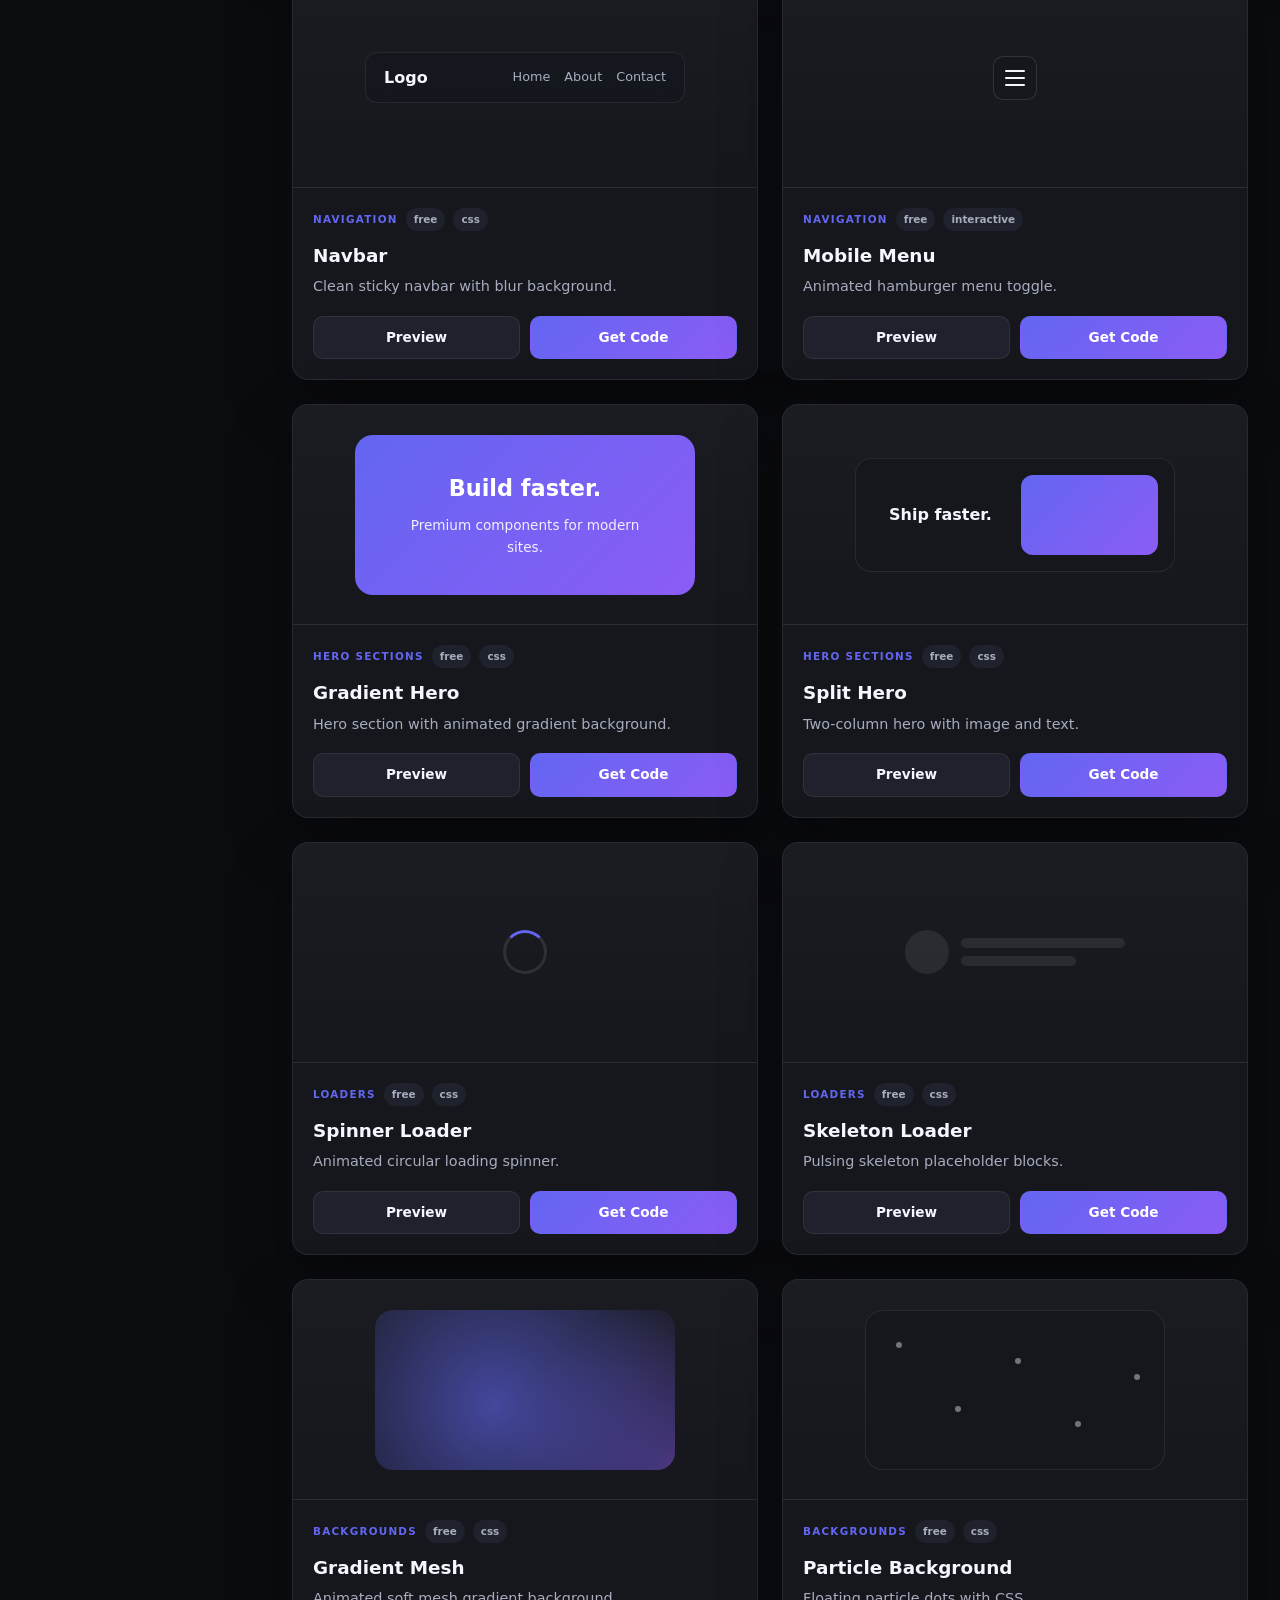
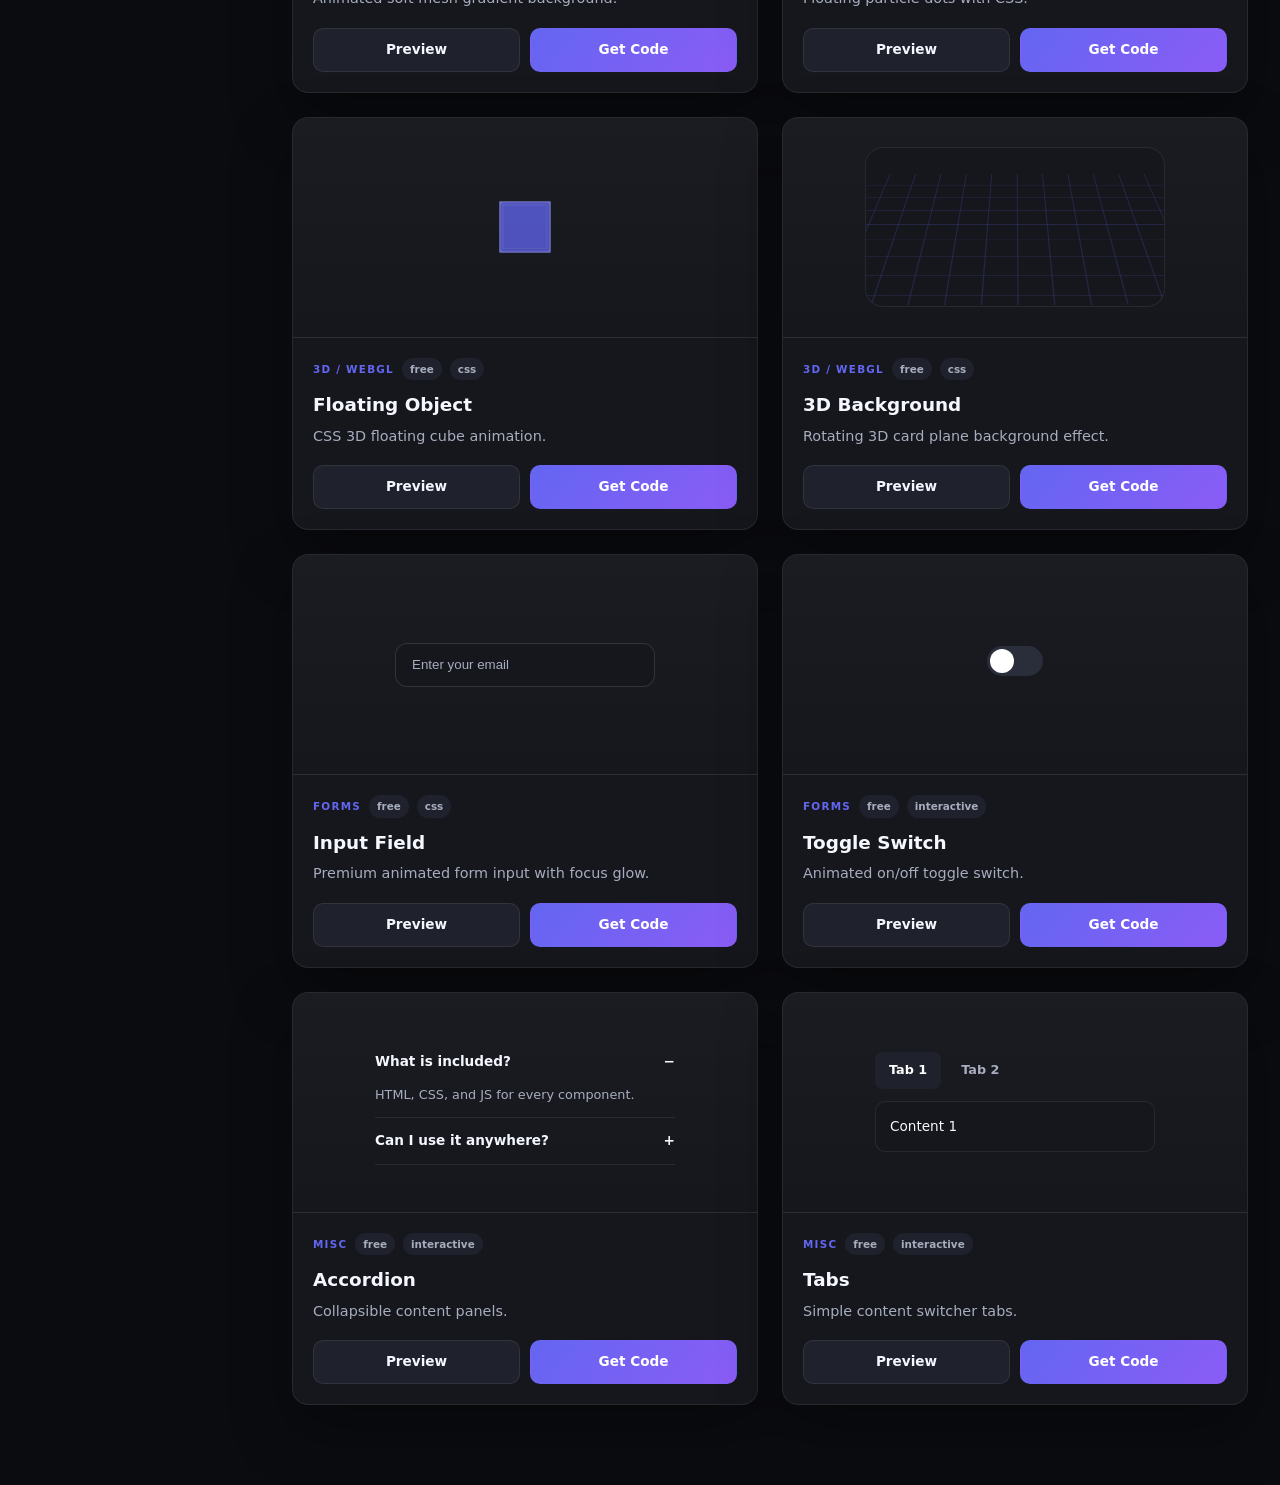
==== commit 68af27ee: "remove code toggle button" ====
--- a/index.html
+++ b/index.html
@@ -138,9 +138,6 @@
               <button class="code-tabs__tab is-active" data-tab="html" role="tab" aria-selected="true" aria-controls="modal-code-html" id="modal-tab-html">HTML</button>
               <button class="code-tabs__tab" data-tab="css" role="tab" aria-selected="false" aria-controls="modal-code-css" id="modal-tab-css">CSS</button>
               <button class="code-tabs__tab" data-tab="js" role="tab" aria-selected="false" aria-controls="modal-code-js" id="modal-tab-js">JavaScript</button>
-              <button class="code-tabs__toggle" type="button" data-toggle-code aria-label="Toggle code">
-                <span class="code-tabs__toggle-icon">▼</span>
-              </button>
             </div>
           </div>
 
--- a/style.css
+++ b/style.css
@@ -1013,59 +1013,7 @@
   color: var(--bg);
 }
 
-/* Code Toggle Button */
-.code-tabs__toggle {
-  display: flex;
-  align-items: center;
-  justify-content: center;
-  width: 28px;
-  height: 28px;
-  margin-left: auto;
-  padding: 0;
-  background: var(--surface);
-  border: 1px solid var(--border);
-  border-radius: 6px;
-  cursor: pointer;
-  color: var(--muted);
-  transition: background 0.2s, color 0.2s;
-}
-
-.code-tabs__toggle:hover {
-  background: var(--surface-2);
-  color: var(--text);
-}
-
-.code-tabs__toggle-icon {
-  display: inline-block;
-  font-size: 10px;
-  transition: transform 0.3s ease;
-}
-
-/* Code Hidden State */
-.modal__body.is-code-hidden .code-tabs__toggle-icon {
-  transform: rotate(180deg);
-}
-
-.modal__body.is-code-hidden .code-tabs {
-  height: 0;
-  min-height: 0;
-  overflow: hidden;
-  border-top: none;
-}
-
-.modal__body .code-tabs {
-  transition: height 0.3s ease;
-}
-
-.modal__body.is-code-hidden .preview-stage {
-  flex: 1;
-}
-
-.modal__body.is-code-hidden .preview-workspace {
-  display: flex;
-  align-items: center;
-  justify-content: center;
-}
+
 
 .preview-workspace {
   min-height: 0;
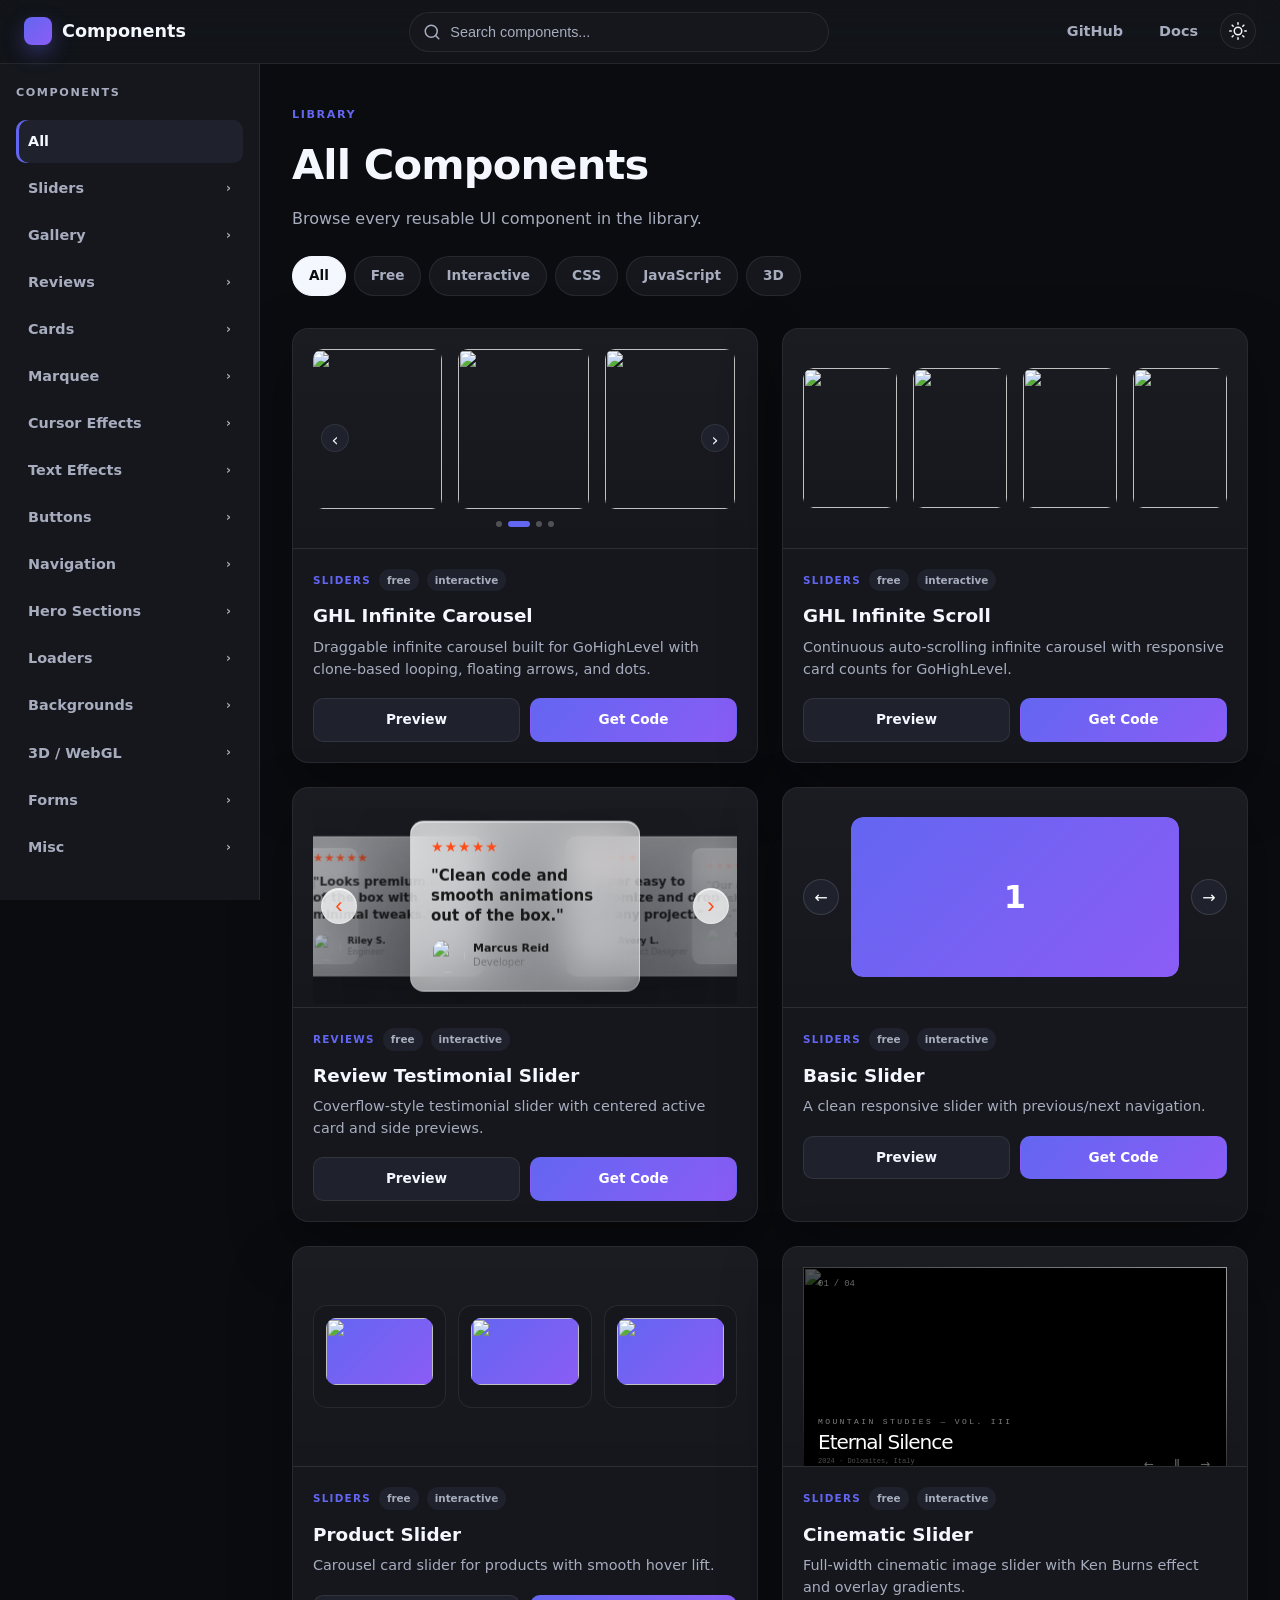
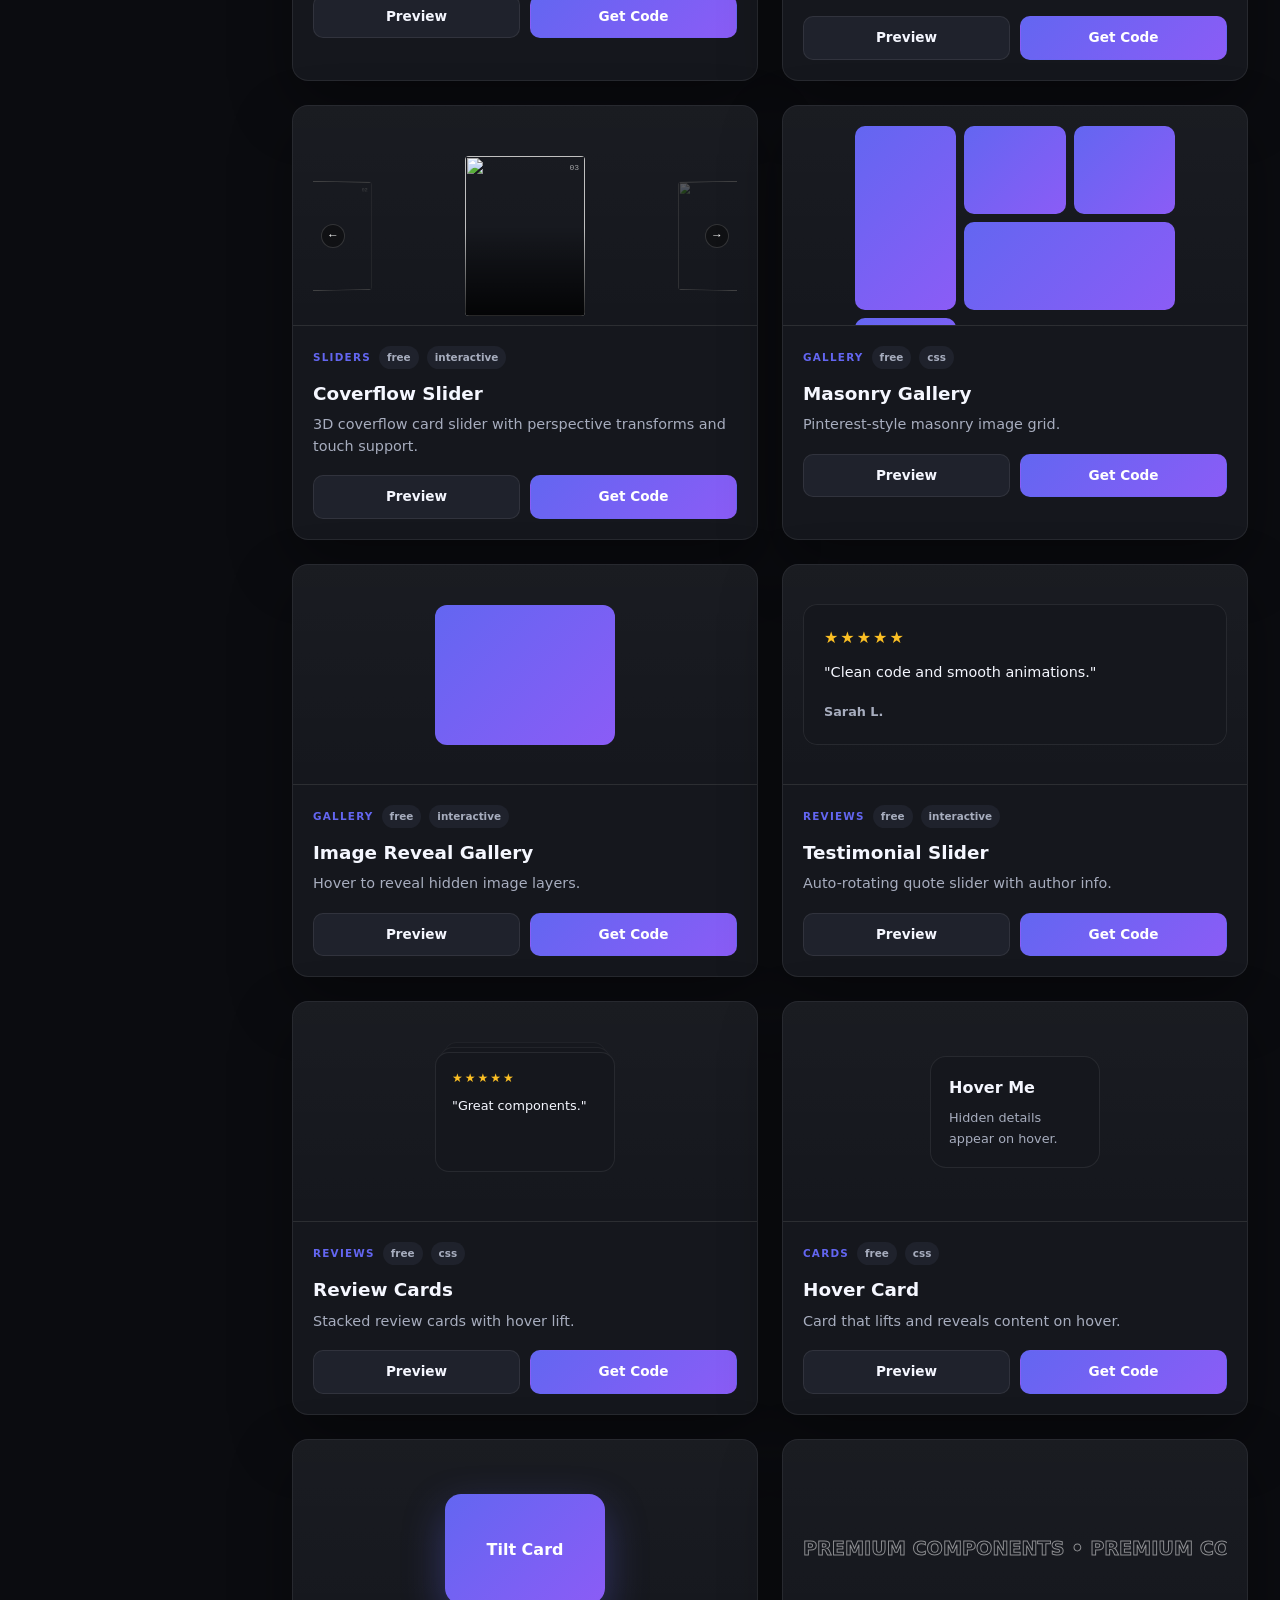
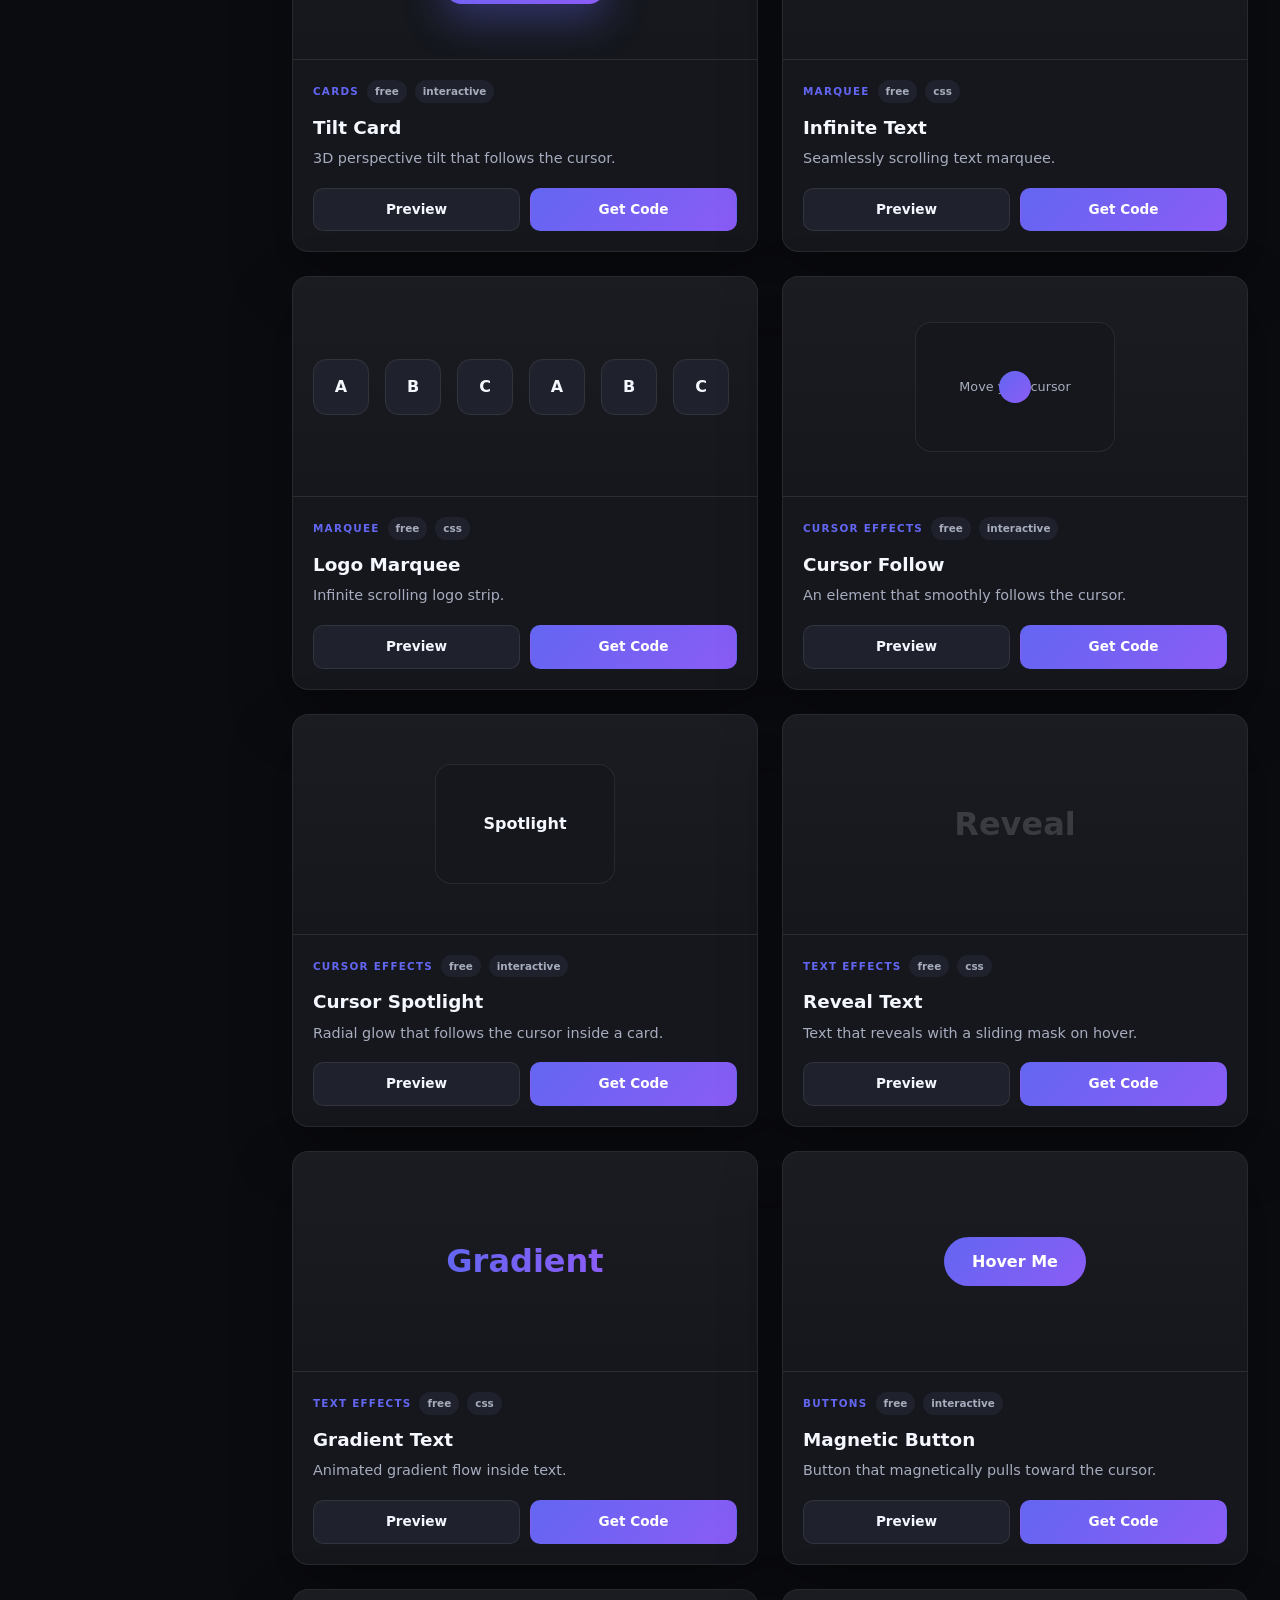
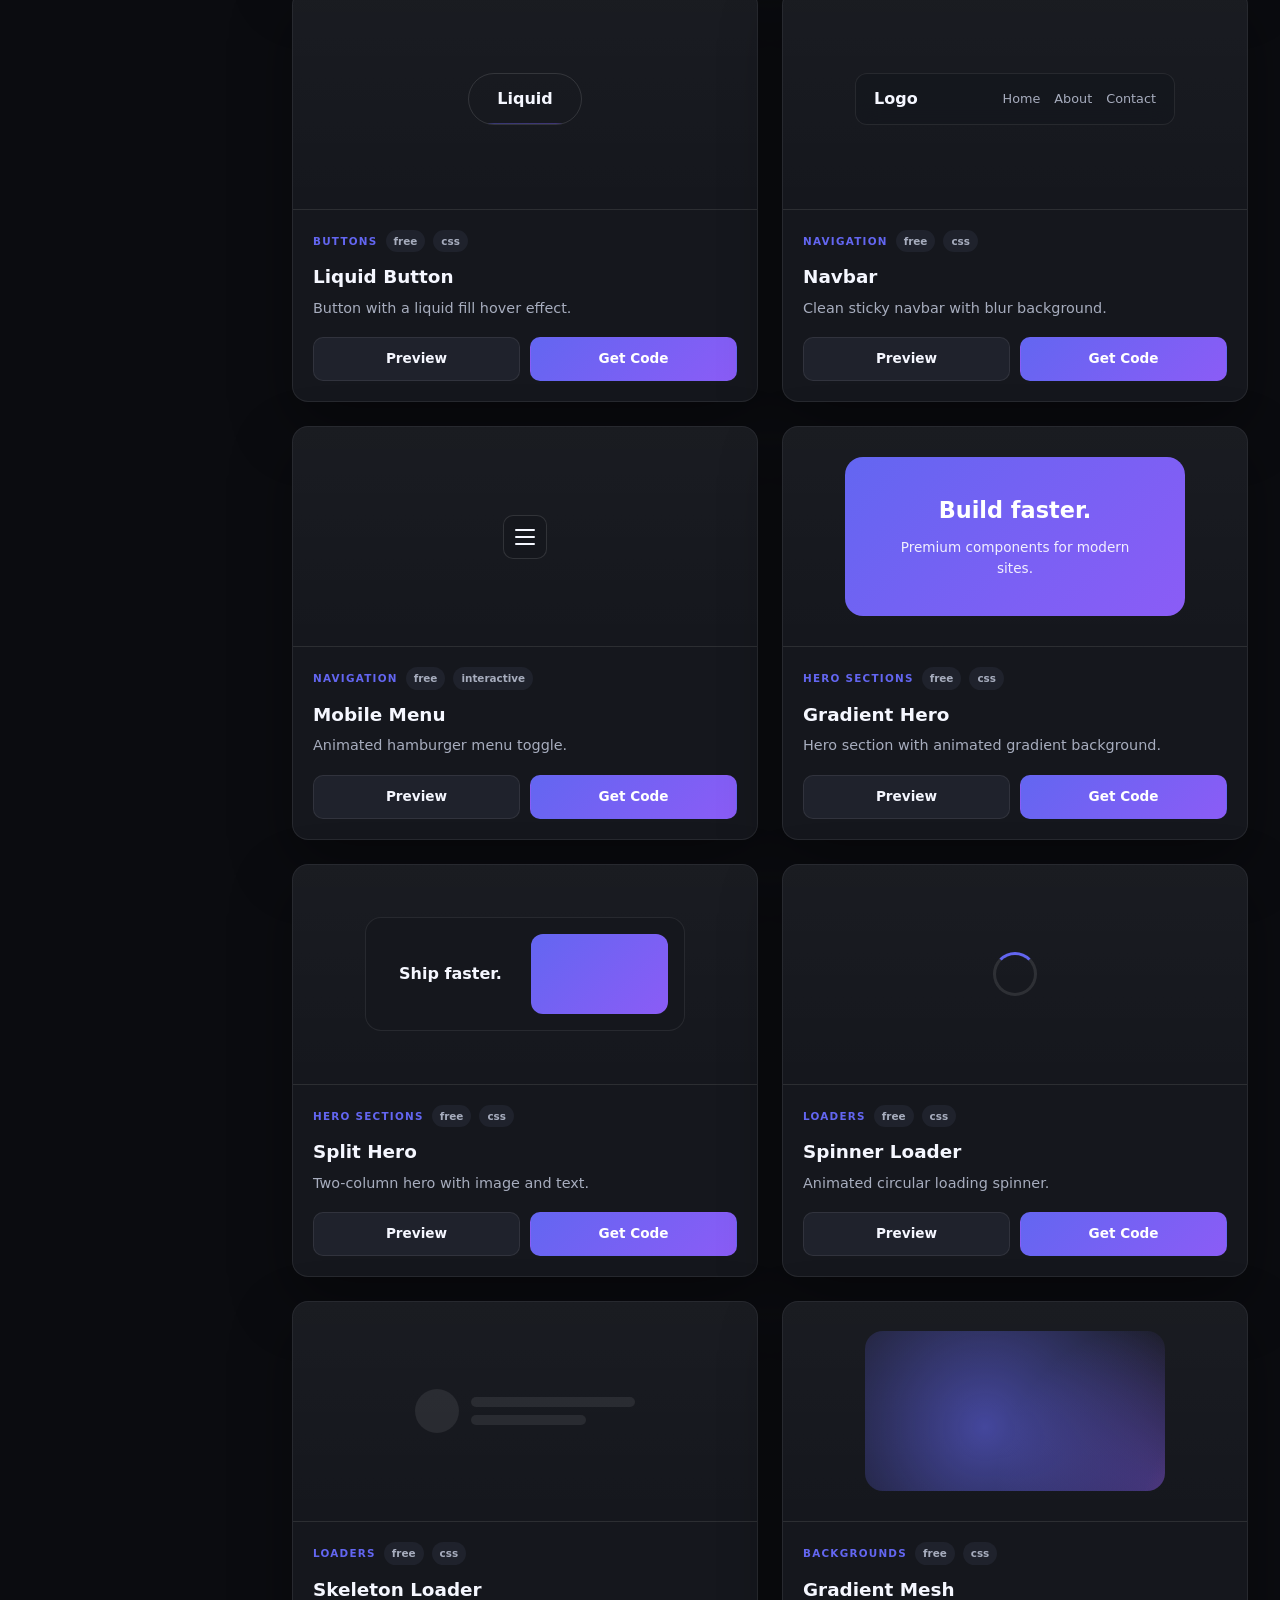
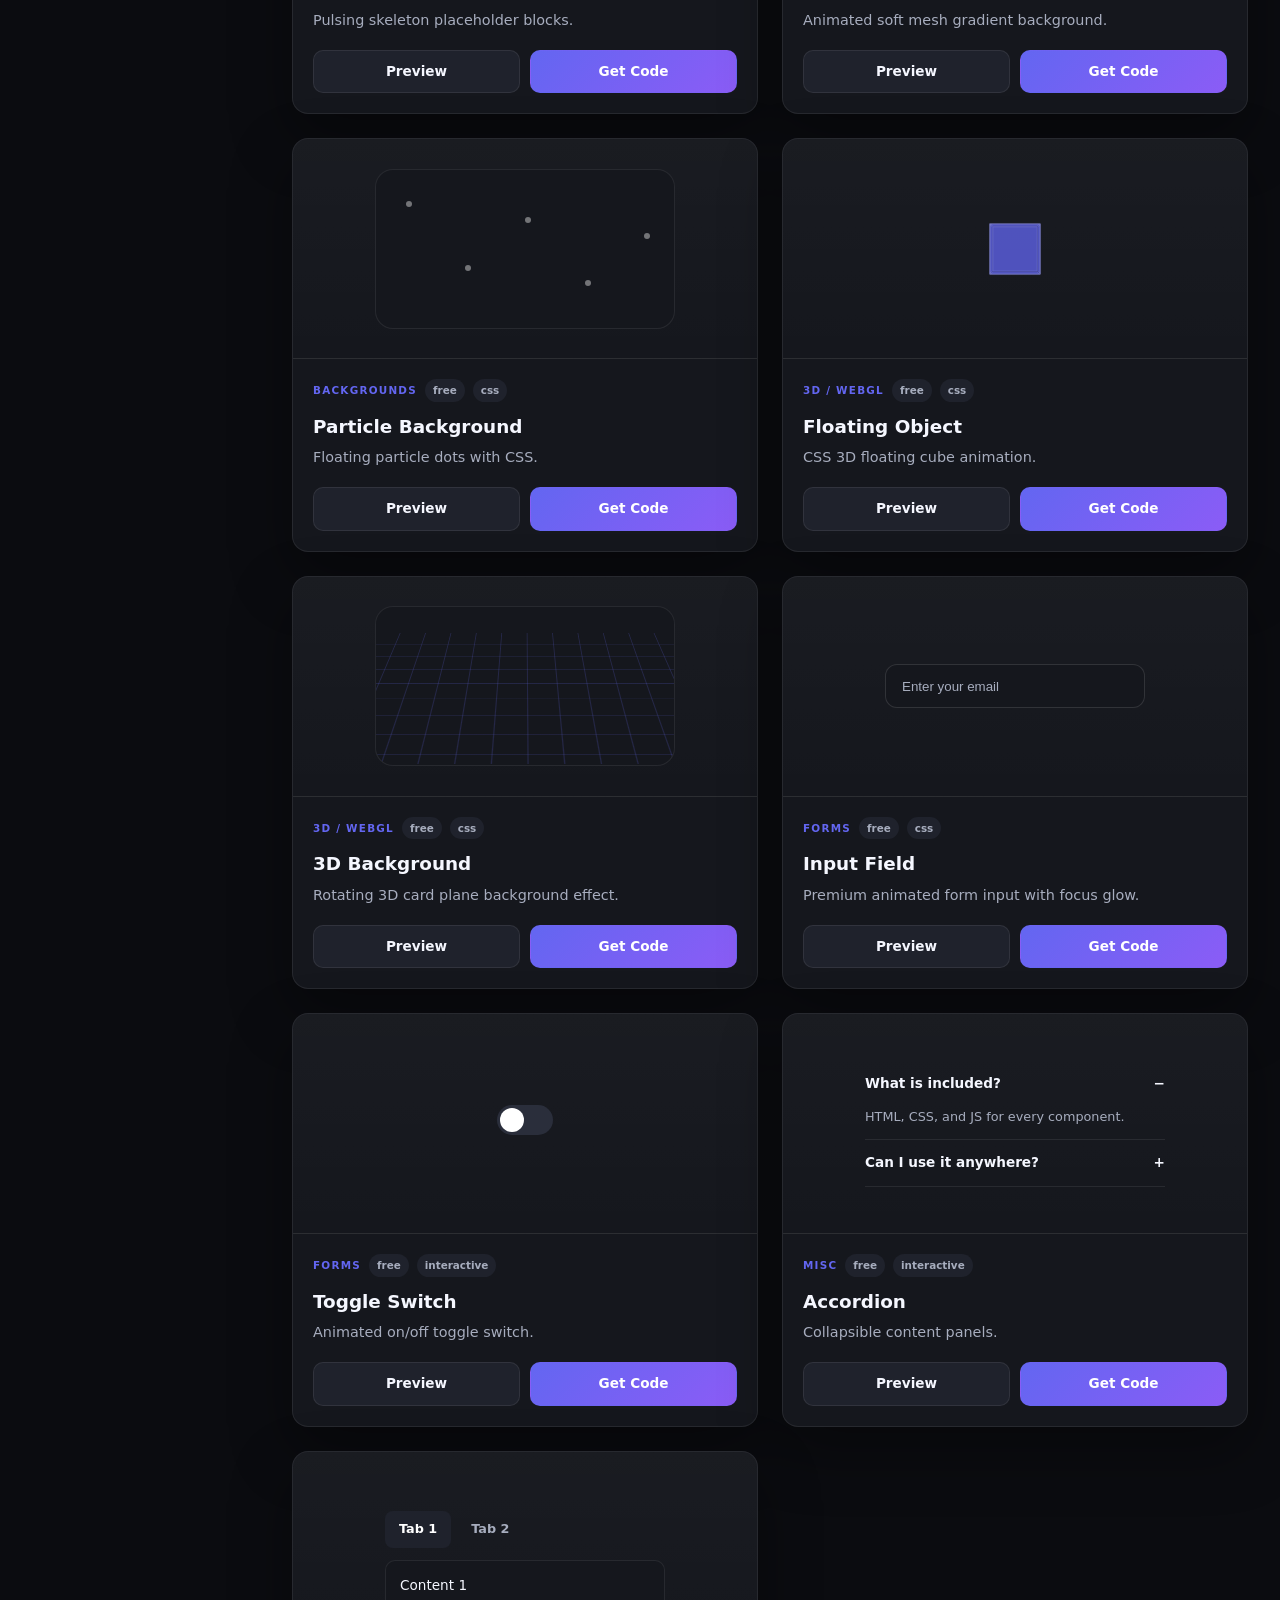
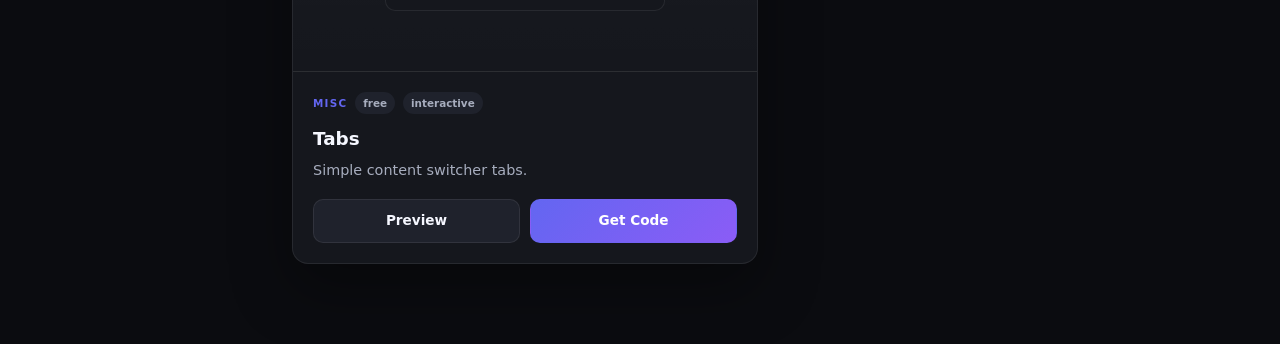
==== commit 13d17117: "add draggable resize handle between preview and code sections" ====
--- a/index.html
+++ b/index.html
@@ -131,6 +131,10 @@
           </div>
         </section>
 
+        <div class="resize-handle" data-resize-handle>
+          <span class="resize-handle__grip"></span>
+        </div>
+
         <aside class="code-tabs" data-code-tabs>
           <div class="code-tabs__topbar">
             <div class="code-tabs__label">Code</div>
--- a/style.css
+++ b/style.css
@@ -793,8 +793,43 @@
 .modal__body {
   min-height: 0;
   flex: 1;
-  display: grid;
-  grid-template-rows: minmax(0, 1fr) minmax(0, 1fr);
+  display: flex;
+  flex-direction: column;
+  overflow: hidden;
+}
+
+/* Resize Handle */
+.resize-handle {
+  height: 8px;
+  background: var(--bg);
+  border-top: 1px solid var(--border);
+  border-bottom: 1px solid var(--border);
+  cursor: ns-resize;
+  display: flex;
+  align-items: center;
+  justify-content: center;
+  flex-shrink: 0;
+  transition: background 0.2s;
+}
+
+.resize-handle:hover {
+  background: var(--surface-2);
+}
+
+.resize-handle:active {
+  background: var(--accent);
+}
+
+.resize-handle__grip {
+  width: 40px;
+  height: 3px;
+  background: var(--muted);
+  border-radius: 2px;
+  opacity: 0.5;
+}
+
+.resize-handle:hover .resize-handle__grip {
+  opacity: 1;
 }
 
 .code-tabs {
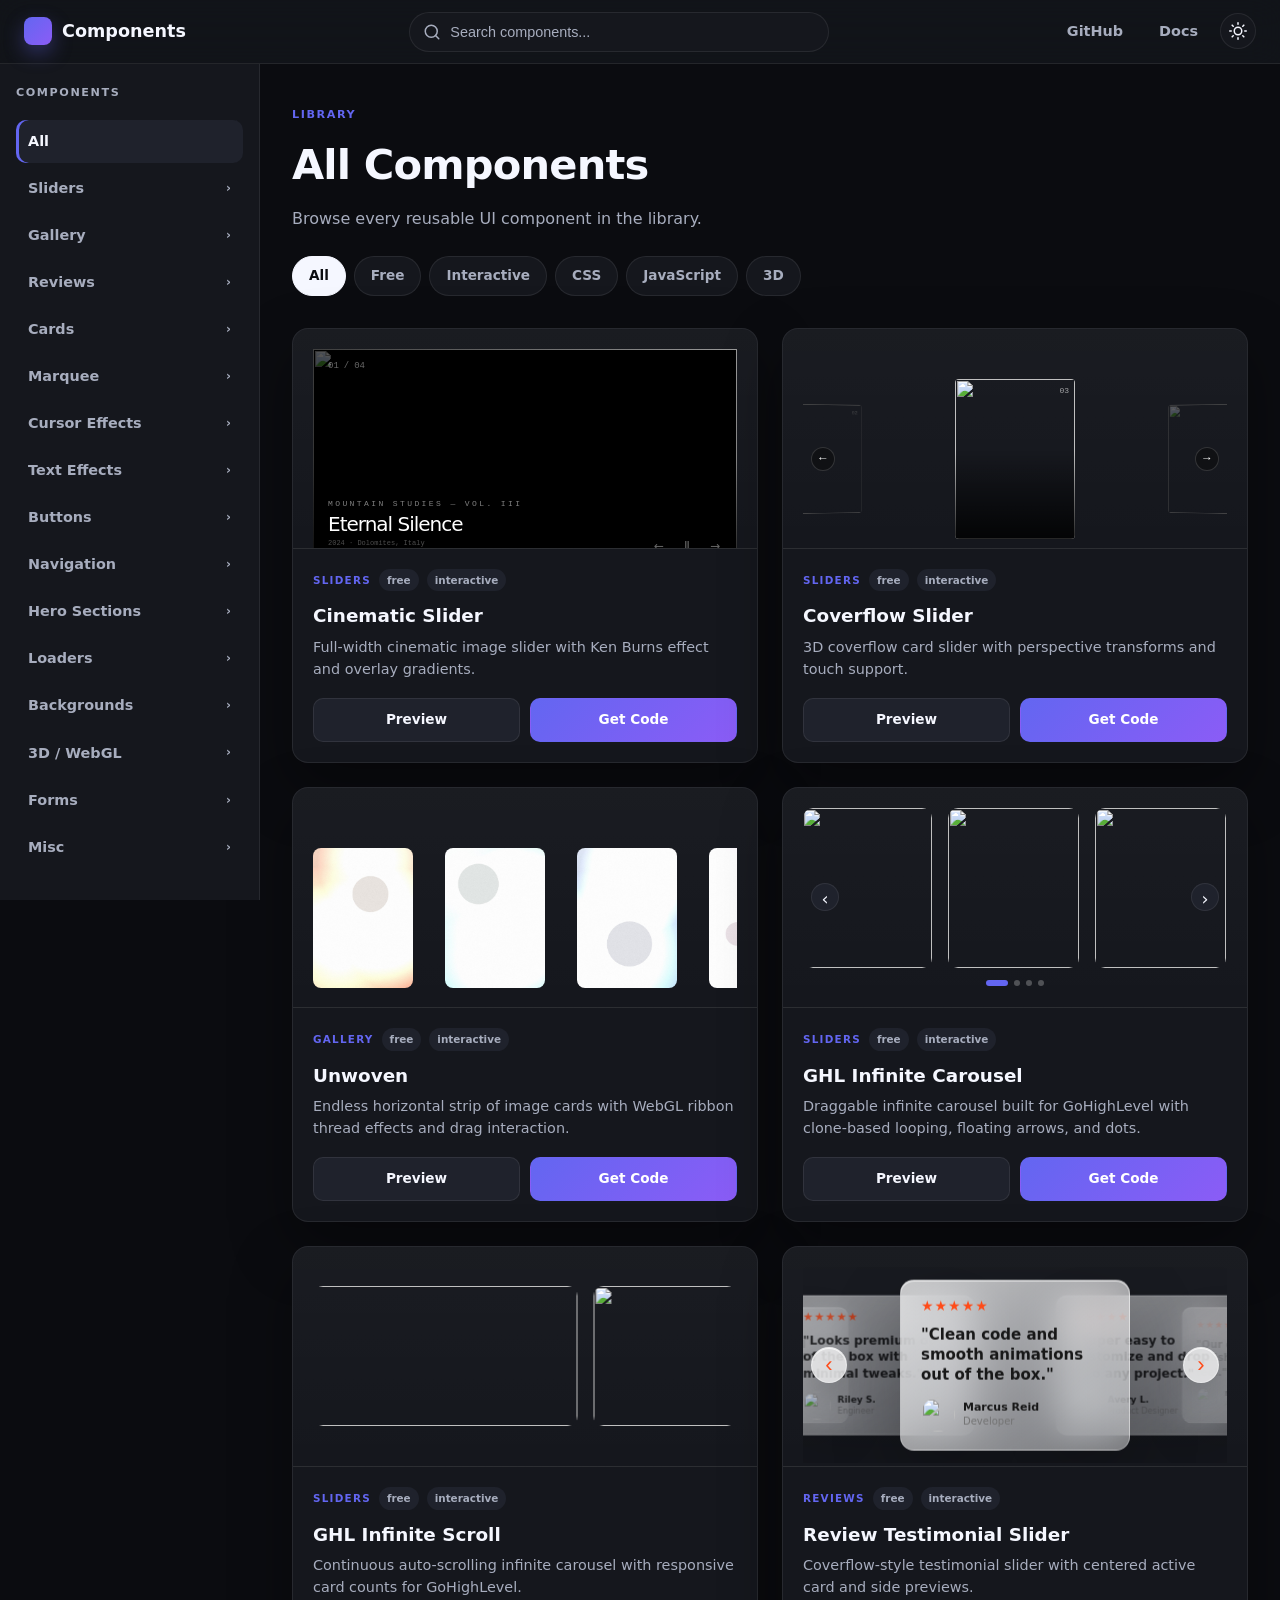
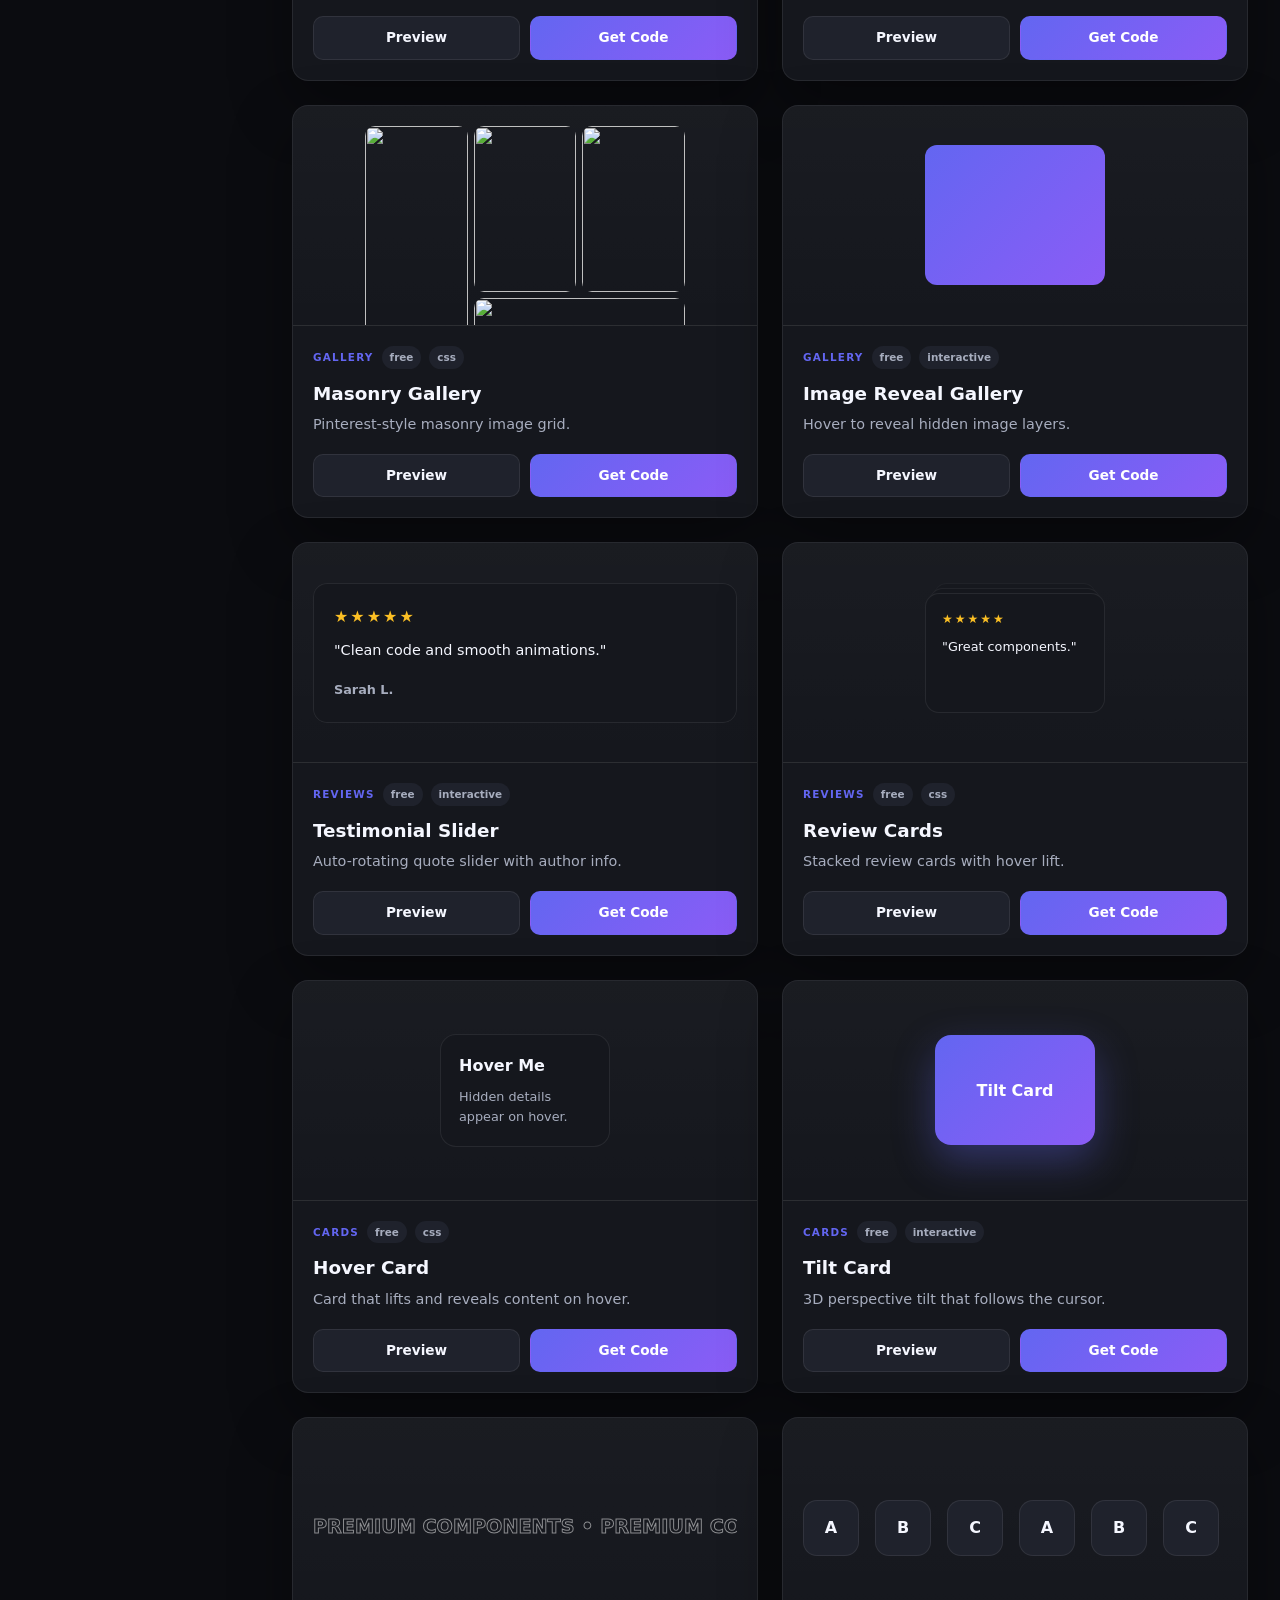
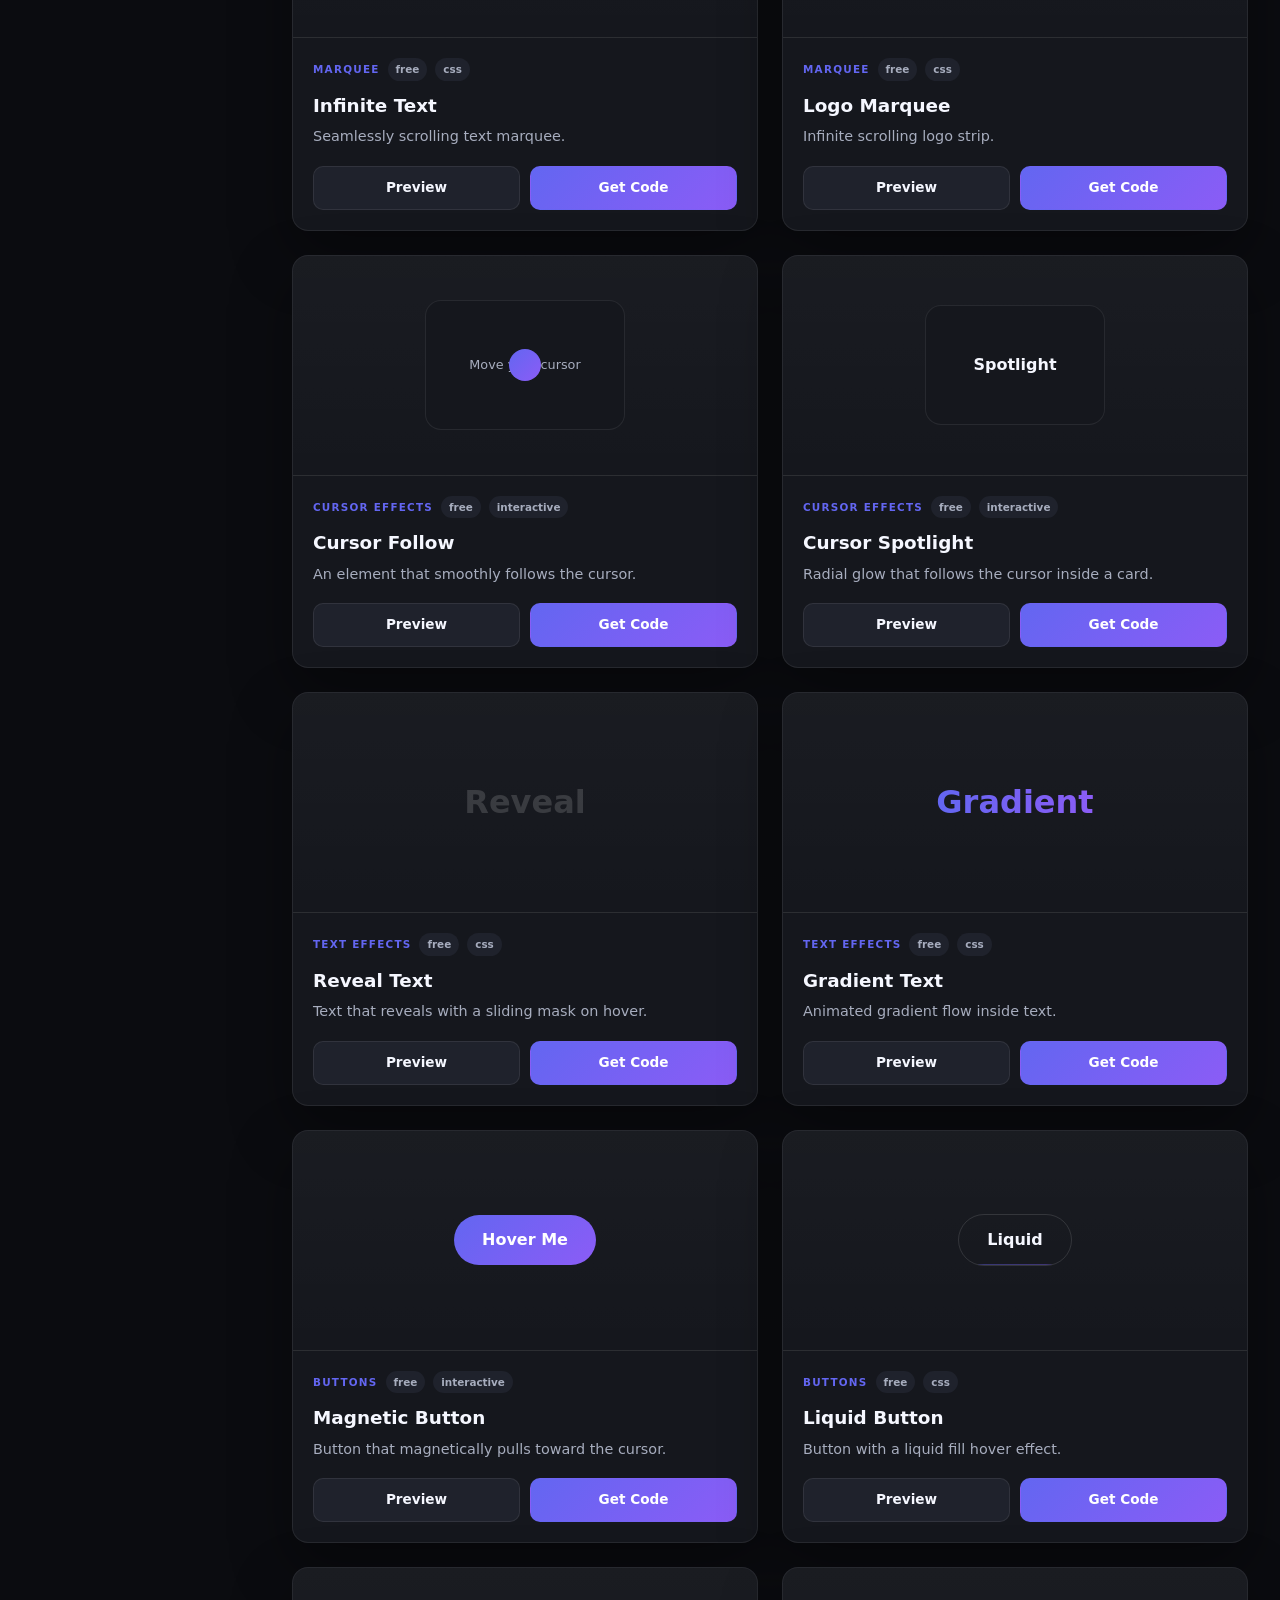
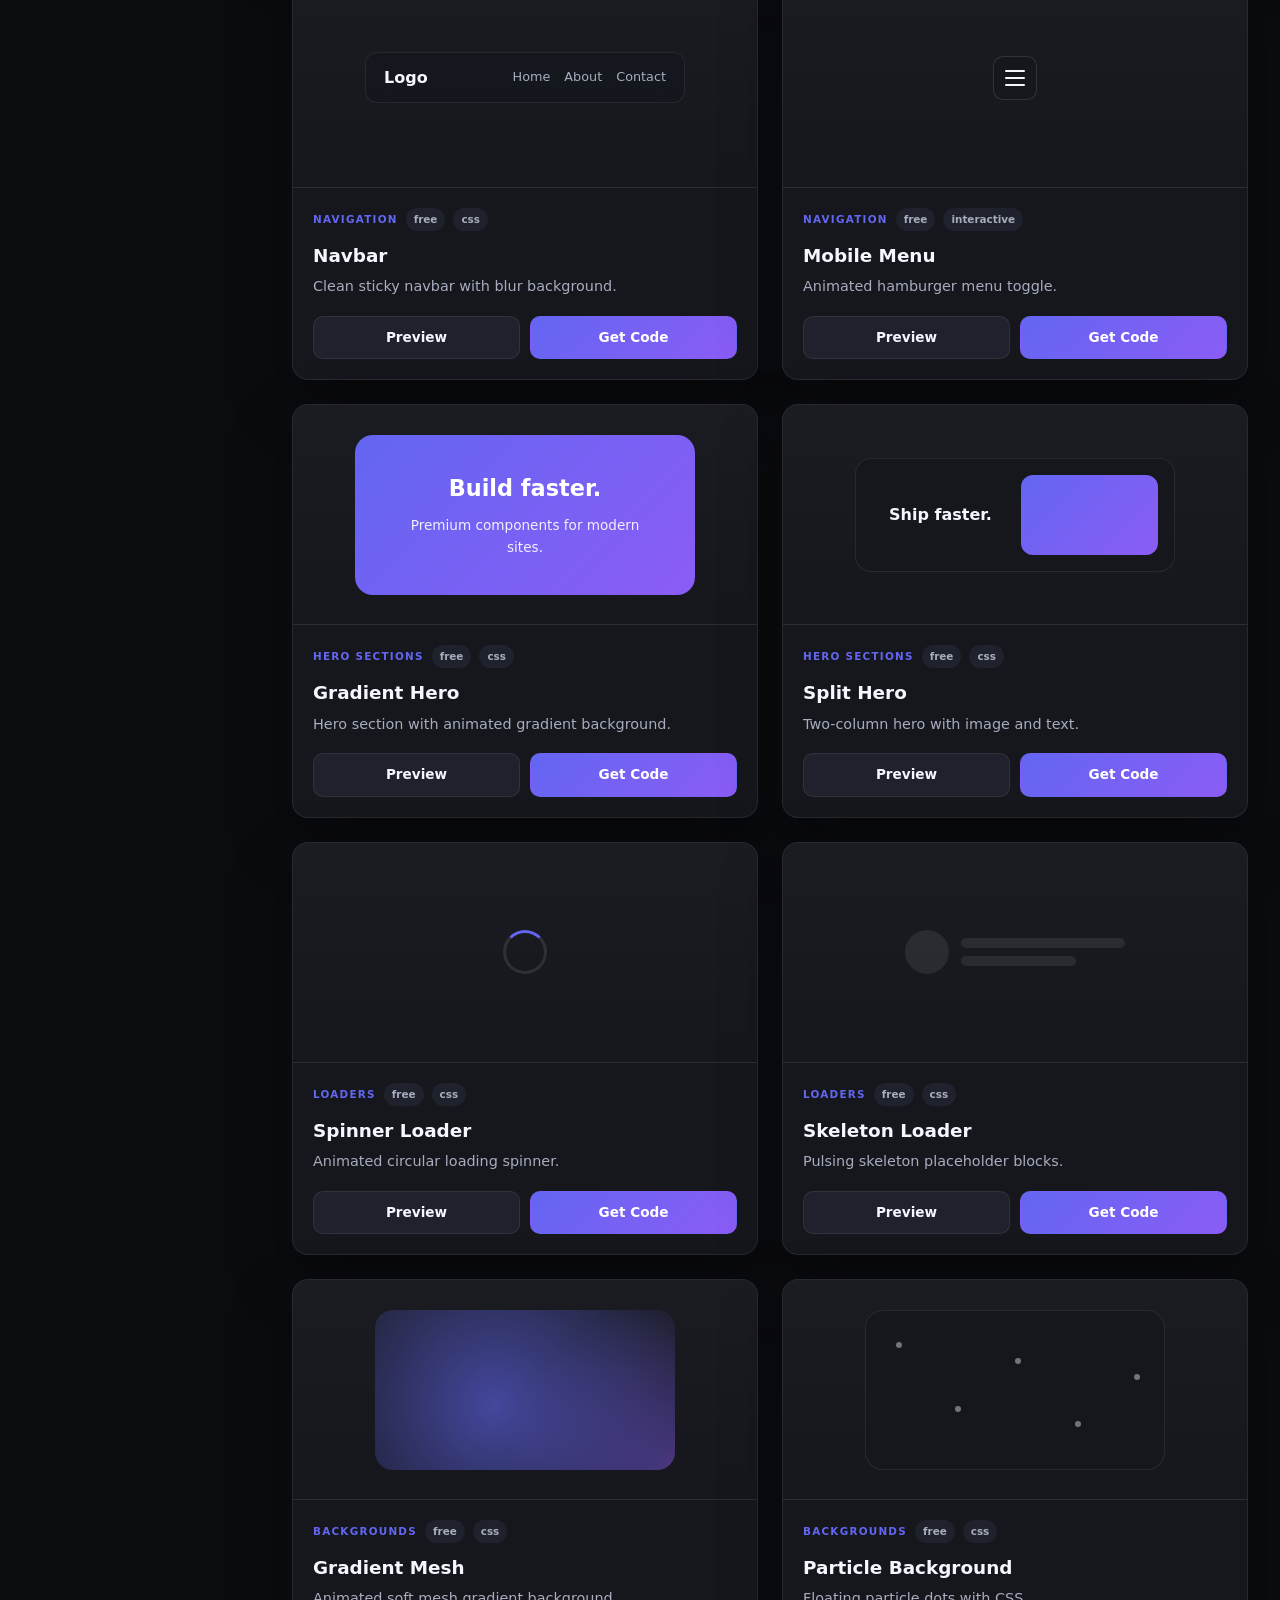
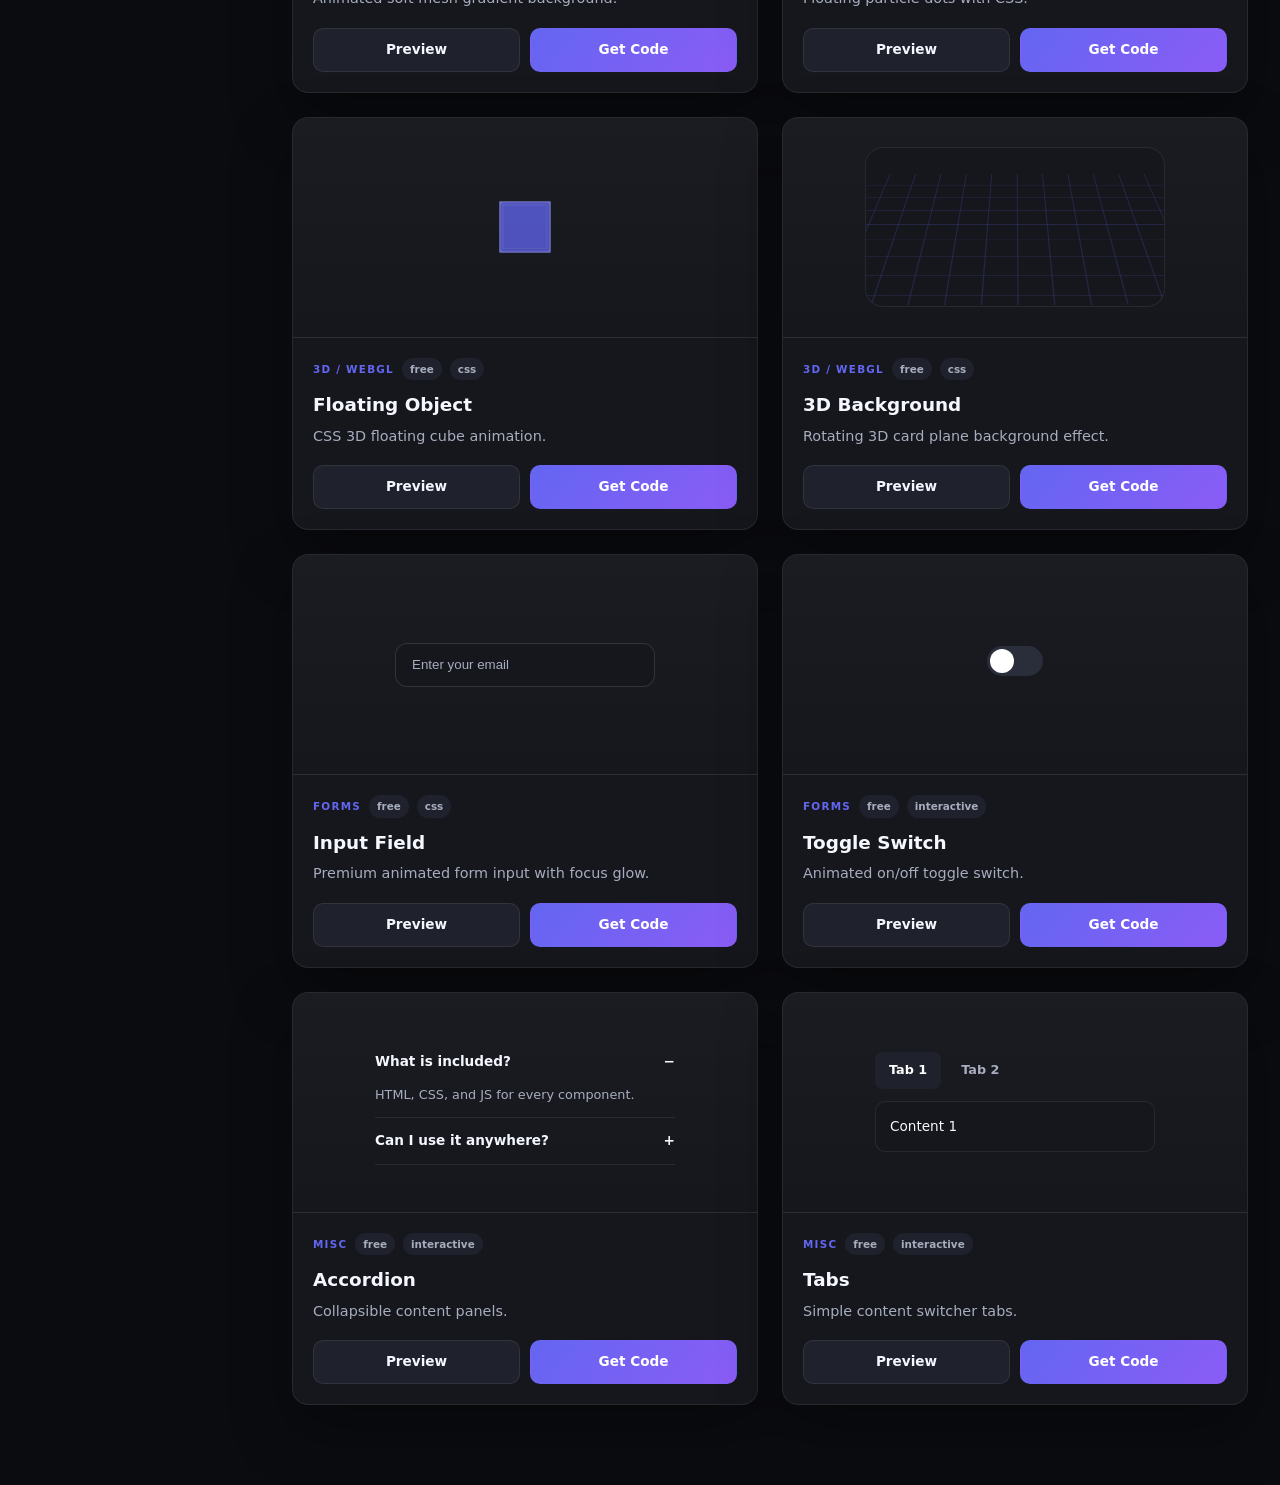
==== commit f9597a41: "Add implementation guide for component previews" ====
--- a/index.html
+++ b/index.html
@@ -142,6 +142,7 @@
               <button class="code-tabs__tab is-active" data-tab="html" role="tab" aria-selected="true" aria-controls="modal-code-html" id="modal-tab-html">HTML</button>
               <button class="code-tabs__tab" data-tab="css" role="tab" aria-selected="false" aria-controls="modal-code-css" id="modal-tab-css">CSS</button>
               <button class="code-tabs__tab" data-tab="js" role="tab" aria-selected="false" aria-controls="modal-code-js" id="modal-tab-js">JavaScript</button>
+              <button class="code-tabs__tab" data-tab="implement" role="tab" aria-selected="false" aria-controls="modal-code-implement" id="modal-tab-implement">Implement</button>
             </div>
           </div>
 
@@ -176,6 +177,9 @@
                 <pre class="code-editor__pre"><code class="code-editor__code" id="modal-code-js-content"></code></pre>
               </div>
             </div>
+            <div class="code-tabs__panel" id="modal-code-implement" role="tabpanel" aria-labelledby="modal-tab-implement" data-panel="implement" hidden>
+              <div class="implementation-panel" id="modal-implementation"></div>
+            </div>
           </div>
         </aside>
       </div>
--- a/style.css
+++ b/style.css
@@ -968,6 +968,259 @@
   color: #d4d4d8;
 }
 
+.implementation-panel {
+  min-height: 0;
+  width: 100%;
+  padding: 2px;
+  overflow: auto;
+  color: var(--text);
+}
+
+.implementation-panel__header {
+  display: flex;
+  align-items: flex-start;
+  justify-content: space-between;
+  gap: 16px;
+  margin-bottom: 14px;
+  padding: 16px;
+  border: 1px solid var(--border);
+  border-radius: 10px;
+  background: linear-gradient(135deg, rgba(255,255,255,0.06), rgba(255,255,255,0.02));
+}
+
+.implementation-panel__eyebrow {
+  display: block;
+  margin-bottom: 6px;
+  color: var(--accent);
+  font-size: 0.68rem;
+  font-weight: 900;
+  letter-spacing: 0.16em;
+  text-transform: uppercase;
+}
+
+.implementation-panel h3,
+.implementation-panel h4 {
+  margin: 0;
+  color: var(--text);
+}
+
+.implementation-panel h3 {
+  font-size: 1rem;
+}
+
+.implementation-panel h4 {
+  margin-bottom: 10px;
+  font-size: 0.82rem;
+  letter-spacing: 0.08em;
+  text-transform: uppercase;
+}
+
+.implementation-panel p {
+  max-width: 760px;
+  margin: 8px 0 0;
+  color: var(--muted);
+  font-size: 0.86rem;
+  line-height: 1.5;
+}
+
+.implementation-copy-setup {
+  flex: 0 0 auto;
+  padding: 9px 13px;
+  border: 1px solid rgba(110, 98, 255, 0.45);
+  border-radius: 8px;
+  background: rgba(110, 98, 255, 0.16);
+  color: #fff;
+  font-size: 0.76rem;
+  font-weight: 900;
+}
+
+.implementation-copy-setup:hover,
+.implementation-copy-setup.is-success {
+  background: rgba(110, 98, 255, 0.28);
+}
+
+.implementation-platforms {
+  display: flex;
+  flex-wrap: wrap;
+  gap: 8px;
+  margin-bottom: 14px;
+}
+
+.implementation-platform {
+  padding: 8px 11px;
+  border: 1px solid var(--border);
+  border-radius: 8px;
+  background: #14161d;
+  color: var(--muted);
+  font-size: 0.76rem;
+  font-weight: 850;
+}
+
+.implementation-platform:hover,
+.implementation-platform.is-active {
+  border-color: rgba(110, 98, 255, 0.5);
+  background: var(--surface-3);
+  color: #fff;
+}
+
+.implementation-section,
+.implementation-block,
+.implementation-field {
+  margin-bottom: 14px;
+  border: 1px solid var(--border);
+  border-radius: 10px;
+  background: #101116;
+}
+
+.implementation-section {
+  padding: 14px;
+}
+
+.implementation-structure,
+.implementation-code {
+  margin: 0;
+  overflow: auto;
+  border-radius: 8px;
+  background: #090a0e;
+  color: #d4d4d8;
+  font-size: 0.78rem;
+  line-height: 1.55;
+}
+
+.implementation-structure {
+  padding: 12px;
+}
+
+.implementation-steps {
+  margin: 0;
+  padding-left: 20px;
+  color: #c8ceda;
+  font-size: 0.86rem;
+  line-height: 1.6;
+}
+
+.implementation-native-list {
+  display: grid;
+  gap: 8px;
+  margin: 0;
+  padding: 0;
+  list-style: none;
+}
+
+.implementation-native-list li {
+  padding: 9px 10px;
+  border: 1px solid rgba(255,255,255,0.06);
+  border-radius: 8px;
+  background: #0b0c10;
+  color: #c8ceda;
+  font-size: 0.84rem;
+}
+
+.implementation-class-list {
+  display: grid;
+  gap: 8px;
+}
+
+.implementation-class-list .implementation-field {
+  margin-bottom: 0;
+  background: #0b0c10;
+}
+
+.implementation-field {
+  display: flex;
+  align-items: center;
+  justify-content: space-between;
+  gap: 14px;
+  padding: 12px 14px;
+}
+
+.implementation-field span {
+  display: block;
+  margin-bottom: 5px;
+  color: var(--muted);
+  font-size: 0.68rem;
+  font-weight: 900;
+  letter-spacing: 0.12em;
+  text-transform: uppercase;
+}
+
+.implementation-field strong {
+  display: block;
+  color: #fff;
+  font-family: "SFMono-Regular", Consolas, monospace;
+  font-size: 0.84rem;
+  overflow-wrap: anywhere;
+}
+
+.implementation-block__header {
+  display: flex;
+  align-items: center;
+  justify-content: space-between;
+  gap: 12px;
+  padding: 10px 12px;
+  border-bottom: 1px solid var(--border);
+  color: var(--text);
+  font-size: 0.74rem;
+  font-weight: 900;
+  letter-spacing: 0.1em;
+  text-transform: uppercase;
+}
+
+.implementation-code {
+  max-height: 260px;
+  padding: 14px;
+}
+
+.implementation-code code {
+  display: block;
+  min-width: max-content;
+  white-space: pre;
+}
+
+.implementation-deps {
+  display: grid;
+  gap: 8px;
+}
+
+.implementation-dep {
+  display: flex;
+  align-items: center;
+  justify-content: space-between;
+  gap: 10px;
+  padding: 9px 10px;
+  border: 1px solid rgba(255,255,255,0.06);
+  border-radius: 8px;
+  background: #0b0c10;
+  color: #c8ceda;
+  font-size: 0.84rem;
+}
+
+.implementation-dep code {
+  min-width: 0;
+  flex: 1;
+  padding: 6px 8px;
+  border-radius: 7px;
+  background: rgba(0,0,0,0.28);
+  color: #d4d4d8;
+  font-family: "SFMono-Regular", Consolas, monospace;
+  font-size: 0.74rem;
+  overflow: hidden;
+  text-overflow: ellipsis;
+  white-space: nowrap;
+}
+
+.implementation-empty {
+  margin: 0;
+}
+
+.implementation-setup-source {
+  position: fixed;
+  width: 1px;
+  height: 1px;
+  opacity: 0;
+  pointer-events: none;
+}
+
 .copy-btn {
   display: none;
 }
@@ -1444,23 +1697,16 @@
   }
 }
 
+/* Preview viewport overrides */
+.preview-viewport.is-tablet .ghl-infinite-scroll-preview__card {
+  flex: 0 0 calc((100% - 32px) / 3);
+}
+
+.preview-viewport.is-mobile .ghl-infinite-scroll-preview__card {
+  flex: 0 0 75%;
+}
+
 /* Masonry Gallery */
-.masonry-gallery {
-  display: grid;
-  grid-template-columns: repeat(3, 1fr);
-  grid-auto-rows: 40px;
-  gap: 8px;
-  width: 100%;
-}
-
-.mg-item {
-  background: linear-gradient(135deg, #6366f1, #8b5cf6);
-  border-radius: 10px;
-  grid-row: span 2;
-}
-
-.mg-item--tall { grid-row: span 4; }
-.mg-item--wide { grid-column: span 2; }
 
 /* Image Reveal */
 .image-reveal {
@@ -2285,6 +2531,30 @@
     overflow-x: auto;
   }
 
+  .implementation-panel__header,
+  .implementation-field,
+  .implementation-dep {
+    align-items: stretch;
+    flex-direction: column;
+  }
+
+  .implementation-copy-setup,
+  .implementation-field .code-editor__copy,
+  .implementation-dep .code-editor__copy {
+    width: 100%;
+    margin-left: 0;
+  }
+
+  .implementation-platforms {
+    flex-wrap: nowrap;
+    overflow-x: auto;
+    padding-bottom: 4px;
+  }
+
+  .implementation-platform {
+    flex: 0 0 auto;
+  }
+
   .preview-toolbar {
     align-items: flex-start;
     flex-direction: column;
@@ -2311,6 +2581,15 @@
   .code-tabs { padding-left: 14px; padding-right: 14px; }
   .preview-action { padding-inline: 8px; }
   .viewport-btn { padding-inline: 8px; }
+  .implementation-panel__header,
+  .implementation-section,
+  .implementation-field {
+    padding: 12px;
+  }
+  .implementation-code {
+    max-height: 220px;
+    padding: 12px;
+  }
 }
 
 @media (prefers-reduced-motion: reduce) {
